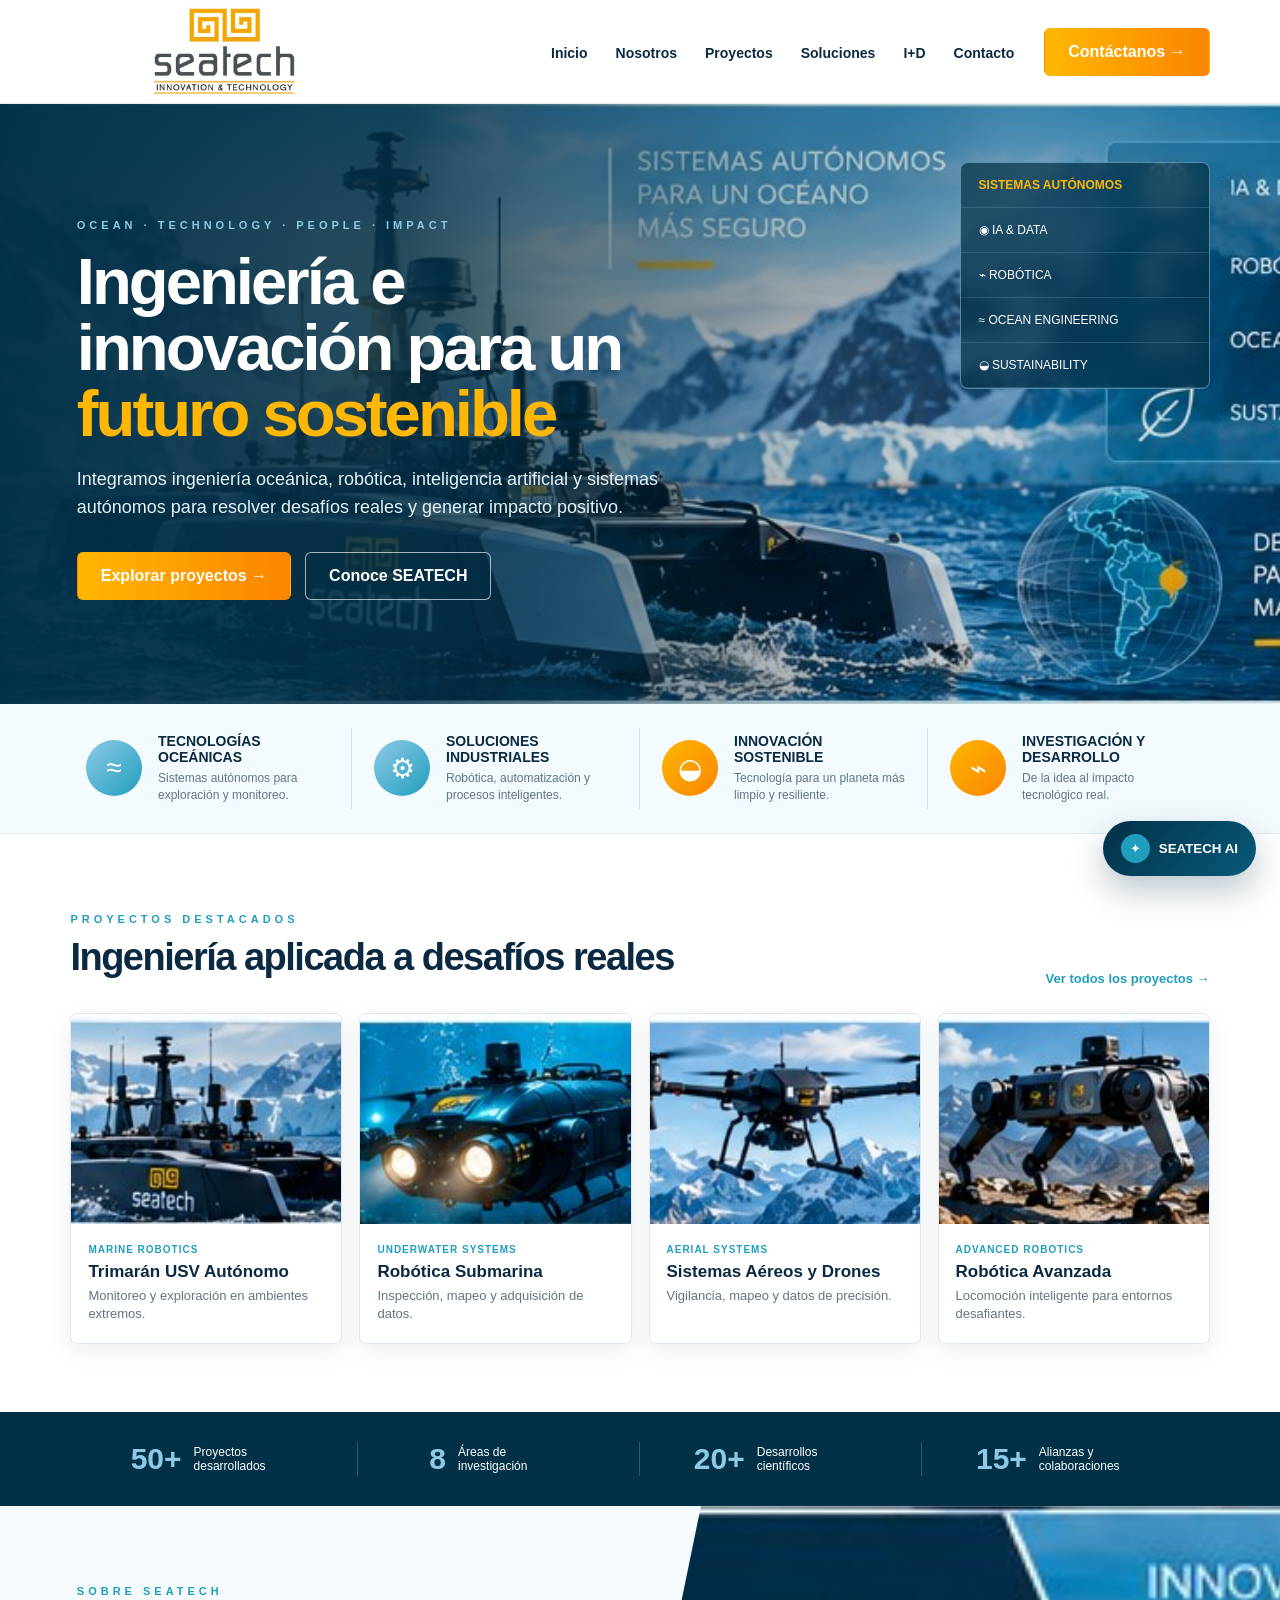
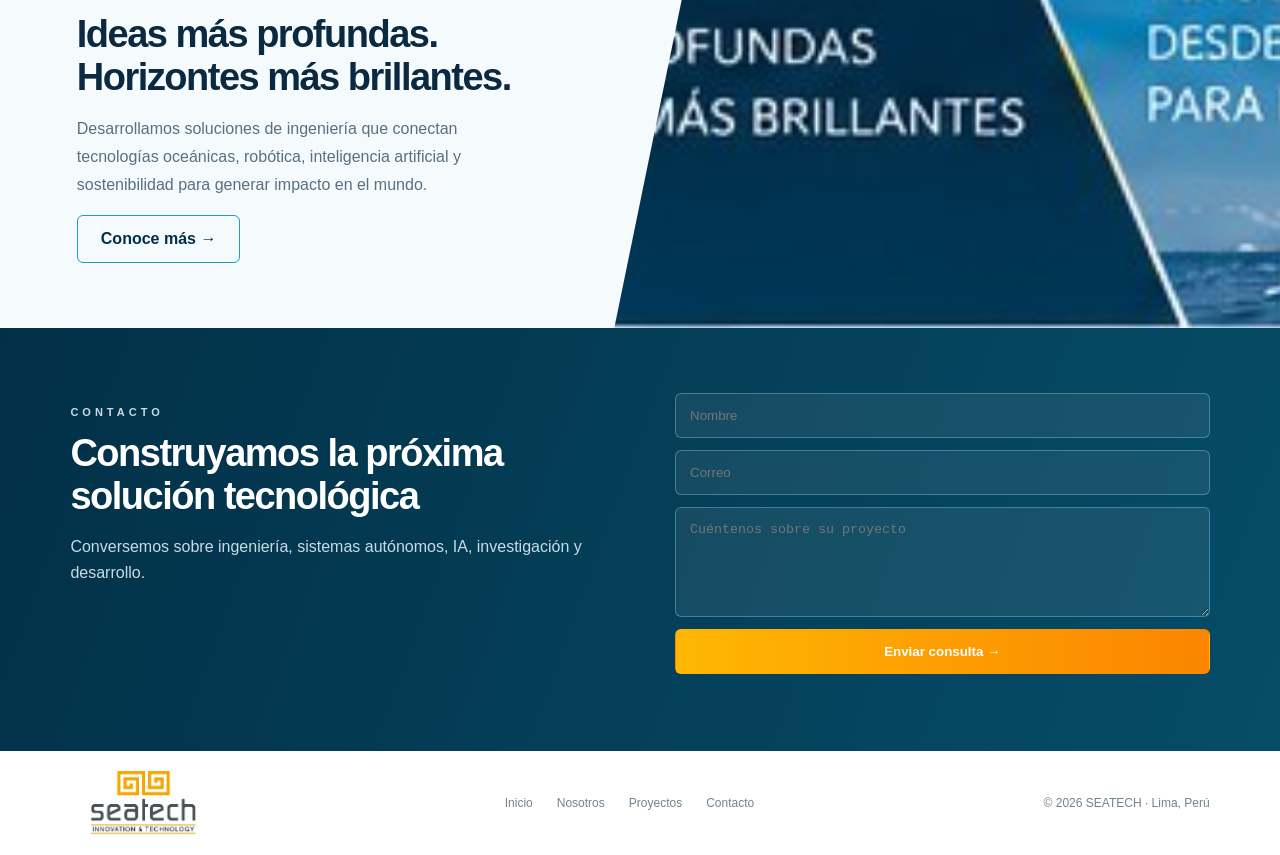
==== index.html @ 77e984a9 "Connect SEATECH AI to ngrok backend" ====
<!doctype html><html lang="es"><head><meta charset="utf-8"><meta name="viewport" content="width=device-width,initial-scale=1,viewport-fit=cover"><meta name="theme-color" content="#023047"><meta name="description" content="SEATECH Innovation & Technology — ingeniería oceánica, robótica, inteligencia artificial y sistemas autónomos."><title>SEATECH | Innovation & Technology</title><link rel="stylesheet" href="styles.css?v=12"></head><body>
<header class="topbar"><a class="brand" href="#inicio"><img src="assets/logo-original.jpg?v=10" alt="SEATECH Innovation & Technology"></a><button class="menu" id="menuBtn" aria-label="Abrir menú">☰</button><nav id="nav"><a href="#inicio">Inicio</a><a href="#nosotros">Nosotros</a><a href="projects.html">Proyectos</a><a href="#soluciones">Soluciones</a><a href="#id">I+D</a><a href="#contacto">Contacto</a></nav><a class="btn primary desktop" href="#contacto">Contáctanos →</a></header>
<main><section class="hero" id="inicio"><div class="hero-content"><p class="eyebrow">OCEAN · TECHNOLOGY · PEOPLE · IMPACT</p><h1>Ingeniería e innovación para un <em>futuro sostenible</em></h1><p class="lead">Integramos ingeniería oceánica, robótica, inteligencia artificial y sistemas autónomos para resolver desafíos reales y generar impacto positivo.</p><div class="actions"><a class="btn primary" href="projects.html">Explorar proyectos →</a><a class="btn glass" href="#nosotros">Conoce SEATECH</a></div></div><aside class="tech-panel"><b>SISTEMAS AUTÓNOMOS</b><span>◉ IA & DATA</span><span>⌁ ROBÓTICA</span><span>≈ OCEAN ENGINEERING</span><span>◒ SUSTAINABILITY</span></aside></section>
<section class="capabilities" id="soluciones"><article><i>≈</i><div><h3>Tecnologías oceánicas</h3><p>Sistemas autónomos para exploración y monitoreo.</p></div></article><article><i>⚙</i><div><h3>Soluciones industriales</h3><p>Robótica, automatización y procesos inteligentes.</p></div></article><article><i>◒</i><div><h3>Innovación sostenible</h3><p>Tecnología para un planeta más limpio y resiliente.</p></div></article><article><i>⌁</i><div><h3>Investigación y desarrollo</h3><p>De la idea al impacto tecnológico real.</p></div></article></section>
<section class="section projects"><div class="section-head"><div><p class="eyebrow blue">PROYECTOS DESTACADOS</p><h2>Ingeniería aplicada a desafíos reales</h2></div><a href="projects.html">Ver todos los proyectos →</a></div><div class="cards">
<article><img src="assets/project-usv.jpg?v=10" alt="Trimarán USV Autónomo"><div><small>MARINE ROBOTICS</small><h3>Trimarán USV Autónomo</h3><p>Monitoreo y exploración en ambientes extremos.</p></div></article>
<article><img src="assets/project-submarine.jpg?v=10" alt="Robótica submarina"><div><small>UNDERWATER SYSTEMS</small><h3>Robótica Submarina</h3><p>Inspección, mapeo y adquisición de datos.</p></div></article>
<article><img src="assets/project-drone.jpg?v=10" alt="Drones inteligentes"><div><small>AERIAL SYSTEMS</small><h3>Sistemas Aéreos y Drones</h3><p>Vigilancia, mapeo y datos de precisión.</p></div></article>
<article><img src="assets/project-robot.jpg?v=10" alt="Robótica avanzada"><div><small>ADVANCED ROBOTICS</small><h3>Robótica Avanzada</h3><p>Locomoción inteligente para entornos desafiantes.</p></div></article></div></section>
<section class="impact" id="id"><div><strong>50+</strong><span>Proyectos desarrollados</span></div><div><strong>8</strong><span>Áreas de investigación</span></div><div><strong>20+</strong><span>Desarrollos científicos</span></div><div><strong>15+</strong><span>Alianzas y colaboraciones</span></div></section>
<section class="about" id="nosotros"><div class="about-copy"><p class="eyebrow blue">SOBRE SEATECH</p><h2>Ideas más profundas.<br>Horizontes más brillantes.</h2><p>Desarrollamos soluciones de ingeniería que conectan tecnologías oceánicas, robótica, inteligencia artificial y sostenibilidad para generar impacto en el mundo.</p><a class="btn outline" href="#contacto">Conoce más →</a></div><div class="about-image"></div></section>
<section class="contact" id="contacto"><div><p class="eyebrow">CONTACTO</p><h2>Construyamos la próxima solución tecnológica</h2><p>Conversemos sobre ingeniería, sistemas autónomos, IA, investigación y desarrollo.</p></div><form id="contactForm"><input required placeholder="Nombre"><input required type="email" placeholder="Correo"><textarea required placeholder="Cuéntenos sobre su proyecto"></textarea><button class="btn primary" type="submit">Enviar consulta →</button><small id="formMsg"></small></form></section></main>
<footer><img src="assets/logo-original.jpg?v=10" alt="SEATECH"><div class="footnav"><a href="#inicio">Inicio</a><a href="#nosotros">Nosotros</a><a href="projects.html">Proyectos</a><a href="#contacto">Contacto</a></div><span>© <span id="year"></span> SEATECH · Lima, Perú</span></footer><button class="ai-launcher" id="aiLauncher" aria-label="Abrir SEATECH AI"><span>✦</span><b>SEATECH AI</b></button>
<aside class="ai-chat" id="aiChat" aria-label="Asistente SEATECH AI">
  <div class="ai-head"><div class="ai-avatar">AI</div><div><b>SEATECH AI</b><small><i></i> En línea</small></div><button id="aiClose" aria-label="Cerrar">×</button></div>
  <div class="ai-messages" id="aiMessages"><div class="ai-msg bot">¡Hola! 👋 Soy el agente AI de SEATECH. Puedo orientarte sobre proyectos, soluciones, investigación y colaboración.</div></div>
  <div class="ai-chips">
    <button data-q="proyectos">Conoce nuestros proyectos</button><button data-q="seatech">¿Qué es SEATECH?</button>
    <button data-q="tecnologias">Tecnologías que desarrollamos</button><button data-q="colaboracion">Oportunidades de colaboración</button>
  </div>
  <form class="ai-form" id="aiForm"><input id="aiInput" autocomplete="off" placeholder="Escribe tu consulta..."><button aria-label="Enviar">➜</button></form>
</aside>
<script>window.SEATECH_AI_API="https://hamlet-underwear-dab.ngrok-free.dev";</script>
<script src="app.js?v=12"></script></body></html>
---- styles.css ----
:root{--light:#8ecae6;--cyan:#219ebc;--navy:#023047;--yellow:#ffb703;--orange:#fb8500;--ink:#0b2940;--soft:#f5fafc}*{box-sizing:border-box}html{scroll-behavior:smooth}body{margin:0;font-family:Inter,Segoe UI,Arial,sans-serif;color:var(--ink);background:#fff}a{text-decoration:none;color:inherit}.topbar{height:92px;display:flex;align-items:center;gap:30px;padding:0 5.5vw;background:#fff;position:sticky;top:0;z-index:50;border-bottom:1px solid #e7eef2}.brand img{display:block;width:190px;height:78px;object-fit:contain}.topbar nav{display:flex;gap:28px;margin-left:auto;font-size:14px;font-weight:700}.topbar nav a{padding:36px 0 31px;border-bottom:3px solid transparent}.topbar nav a:hover{color:var(--cyan);border-color:var(--yellow)}.menu{display:none;border:0;background:transparent;font-size:27px}.btn{display:inline-flex;align-items:center;justify-content:center;border-radius:6px;padding:14px 23px;font-weight:800;border:1px solid transparent;cursor:pointer}.primary{background:linear-gradient(90deg,var(--yellow),var(--orange));color:#fff}.glass{border-color:rgba(255,255,255,.65);background:rgba(2,48,71,.28);color:#fff}.outline{border-color:var(--cyan);color:var(--navy)}.hero{min-height:600px;position:relative;display:flex;align-items:center;padding:65px 6vw;color:#fff;background-image:linear-gradient(90deg,rgba(2,48,71,.98) 0%,rgba(2,48,71,.85) 32%,rgba(2,48,71,.28) 62%,rgba(2,48,71,.08) 100%),url('assets/hero-photo.jpg?v=10');background-size:cover;background-position:center}.hero-content{width:52%;position:relative;z-index:2}.eyebrow{font-size:11px;letter-spacing:4px;font-weight:900;color:var(--light)}.eyebrow.blue{color:var(--cyan)}.hero h1{font-size:clamp(46px,5.1vw,76px);line-height:1.01;letter-spacing:-3px;margin:18px 0}.hero h1 em{font-style:normal;color:var(--yellow)}.lead{font-size:18px;line-height:1.6;max-width:650px;color:#e7f3f8}.actions{display:flex;gap:14px;margin-top:30px}.tech-panel{position:absolute;right:5.5%;top:58px;width:250px;display:grid;background:rgba(2,48,71,.70);border:1px solid rgba(142,202,230,.55);backdrop-filter:blur(10px);border-radius:8px;overflow:hidden}.tech-panel b,.tech-panel span{padding:15px 18px;border-bottom:1px solid rgba(142,202,230,.2);font-size:12px}.tech-panel b{color:var(--yellow)}.capabilities{display:grid;grid-template-columns:repeat(4,1fr);padding:24px 5vw;background:#f4fbfe;border-bottom:1px solid #dcebf2}.capabilities article{display:flex;align-items:center;gap:16px;padding:5px 22px;border-right:1px solid #d2e4ec}.capabilities article:last-child{border:0}.capabilities i{font-style:normal;min-width:56px;height:56px;border-radius:50%;display:grid;place-items:center;background:linear-gradient(135deg,var(--light),var(--cyan));color:#fff;font-size:28px}.capabilities article:nth-child(n+3) i{background:linear-gradient(135deg,var(--yellow),var(--orange))}.capabilities h3{font-size:14px;text-transform:uppercase;margin:0 0 5px}.capabilities p{font-size:12px;line-height:1.4;margin:0;color:#607585}.section{padding:68px 5.5vw}.section-head{display:flex;align-items:end;justify-content:space-between}.section-head h2,.about h2,.contact h2{font-size:38px;letter-spacing:-1.5px;margin:7px 0}.section-head>a{color:var(--cyan);font-weight:800;font-size:13px}.cards{display:grid;grid-template-columns:repeat(4,1fr);gap:17px;margin-top:27px}.cards article{border:1px solid #e0e9ed;border-radius:7px;overflow:hidden;background:#fff;box-shadow:0 8px 24px rgba(2,48,71,.08);transition:.25s}.cards article:hover{transform:translateY(-5px);box-shadow:0 16px 30px rgba(2,48,71,.14)}.cards img{width:100%;height:180px;object-fit:cover;display:block}.cards article>div{padding:15px 17px 19px}.cards small{font-size:10px;letter-spacing:1px;color:var(--cyan);font-weight:900}.cards h3{font-size:17px;margin:5px 0}.cards p{font-size:13px;line-height:1.45;color:#627583;margin:0}.impact{background:var(--navy);color:#fff;display:grid;grid-template-columns:repeat(4,1fr);padding:30px 6vw}.impact div{display:flex;align-items:center;gap:12px;justify-content:center;border-right:1px solid rgba(142,202,230,.28)}.impact div:last-child{border:0}.impact strong{font-size:30px;color:var(--light)}.impact span{font-size:12px;max-width:110px}.about{min-height:380px;display:grid;grid-template-columns:48% 52%;background:var(--soft)}.about-copy{padding:65px 6vw}.about-copy p{line-height:1.75;color:#587080}.about-image{background:url('assets/about-ocean.jpg?v=10') center/cover no-repeat;clip-path:polygon(13% 0,100% 0,100% 100%,0 100%)}.contact{padding:65px 5.5vw;background:linear-gradient(110deg,var(--navy),#064d68);color:#fff;display:flex;gap:70px}.contact>div,.contact form{width:50%}.contact p{color:#c9dce5;line-height:1.6}.contact form{display:grid;gap:12px}.contact input,.contact textarea{border:1px solid rgba(142,202,230,.4);background:rgba(255,255,255,.07);padding:14px;border-radius:6px;color:#fff}.contact textarea{min-height:110px}footer{display:flex;align-items:center;justify-content:space-between;gap:25px;padding:18px 5.5vw;color:#71838d;font-size:12px}footer img{width:145px;height:68px;object-fit:contain}.footnav{display:flex;gap:24px}.footnav a:hover{color:var(--cyan)}@media(max-width:1050px){.desktop{display:none}.menu{display:block;margin-left:auto}.topbar nav{display:none;position:absolute;top:92px;left:0;right:0;background:#fff;padding:20px 5vw;flex-direction:column;box-shadow:0 12px 20px rgba(2,48,71,.1)}.topbar nav.open{display:flex}.topbar nav a{padding:7px}.hero-content{width:66%}.tech-panel{right:3%;width:220px}.capabilities,.cards{grid-template-columns:repeat(2,1fr)}}@media(max-width:700px){.topbar{height:78px;padding:0 18px}.brand img{width:145px;height:64px}.topbar nav{top:78px}.hero{min-height:690px;padding:42px 22px 35px;align-items:flex-end;background-image:linear-gradient(180deg,rgba(2,48,71,.05) 0%,rgba(2,48,71,.25) 32%,rgba(2,48,71,.92) 67%,#023047 100%),url('assets/hero-photo.jpg?v=10');background-position:57% center}.hero-content{width:100%;padding-top:250px}.hero h1{font-size:clamp(39px,12vw,56px);letter-spacing:-2px}.lead{font-size:16px}.tech-panel{display:none}.actions{flex-direction:column}.actions .btn{width:100%}.capabilities,.cards,.impact{grid-template-columns:1fr}.capabilities{padding:8px 18px}.capabilities article,.impact div{border-right:0;border-bottom:1px solid #d6e5ec;padding:18px}.section{padding:50px 20px}.section-head{align-items:flex-start;gap:18px;flex-direction:column}.cards{gap:20px}.cards img{height:215px}.about{grid-template-columns:1fr}.about-copy{padding:52px 22px}.about-image{height:270px;clip-path:none}.contact{padding:52px 22px;flex-direction:column;gap:30px}.contact>div,.contact form{width:100%}.section-head h2,.about h2,.contact h2{font-size:32px}footer{padding:18px 20px;flex-direction:column}.footnav{flex-wrap:wrap;justify-content:center}}
/* v11 — logo scale + SEATECH AI */
.brand img{width:235px;height:84px}.ai-launcher{position:fixed;right:24px;bottom:24px;z-index:80;border:0;border-radius:999px;background:linear-gradient(135deg,#023047,#075b7a);color:#fff;padding:13px 18px;box-shadow:0 14px 35px rgba(2,48,71,.28);display:flex;gap:9px;align-items:center;cursor:pointer}.ai-launcher span{width:29px;height:29px;border-radius:50%;display:grid;place-items:center;background:#219ebc}.ai-chat{position:fixed;right:24px;bottom:24px;z-index:90;width:min(350px,calc(100vw - 32px));max-height:min(650px,calc(100vh - 48px));background:#023047;color:#fff;border:1px solid rgba(142,202,230,.45);border-radius:16px;box-shadow:0 24px 60px rgba(2,48,71,.35);overflow:hidden;display:none;flex-direction:column}.ai-chat.open{display:flex}.ai-head{display:flex;align-items:center;gap:11px;padding:15px;background:linear-gradient(135deg,#023047,#075b7a);border-bottom:1px solid rgba(142,202,230,.22)}.ai-avatar{width:42px;height:42px;border-radius:50%;display:grid;place-items:center;background:#219ebc;border:2px solid #8ecae6;font-weight:900}.ai-head>div:nth-child(2){display:grid}.ai-head small{margin-top:3px;color:#cdebf5}.ai-head small i{display:inline-block;width:7px;height:7px;border-radius:50%;background:#33d17a}.ai-head>button{margin-left:auto;border:0;background:none;color:#fff;font-size:26px;cursor:pointer}.ai-messages{padding:15px;overflow:auto;display:grid;gap:10px;background:#f4fafc;min-height:145px}.ai-msg{max-width:88%;padding:11px 13px;border-radius:12px;font-size:13px;line-height:1.45}.ai-msg.bot{background:#fff;color:#12364b;border:1px solid #dcebf2}.ai-msg.user{background:#219ebc;color:#fff;margin-left:auto}.ai-chips{padding:0 15px 12px;background:#f4fafc;display:grid;gap:7px}.ai-chips button{border:1px solid #8ecae6;background:#fff;color:#023047;border-radius:999px;padding:9px 12px;text-align:left;cursor:pointer}.ai-chips button:hover{background:#e8f6fb}.ai-form{display:flex;gap:8px;padding:12px;background:#fff;border-top:1px solid #dcebf2}.ai-form input{flex:1;min-width:0;border:1px solid #cbdde5;border-radius:10px;padding:11px;color:#023047}.ai-form button{width:42px;border:0;border-radius:10px;background:#219ebc;color:#fff;font-size:18px;cursor:pointer}@media(max-width:700px){.brand img{width:178px;height:68px}.ai-launcher{right:14px;bottom:14px}.ai-chat{right:8px;bottom:8px;width:calc(100vw - 16px);max-height:calc(100dvh - 16px);border-radius:14px}.ai-messages{min-height:130px}.ai-chips{grid-template-columns:1fr 1fr}.ai-chips button{font-size:11px}.topbar{padding-left:12px;padding-right:12px}}
/* v12 — 40% corporate logo increase, higher fidelity image rendering */
.brand img{width:329px;height:92px;max-width:24vw;object-fit:contain;image-rendering:auto}.topbar{min-height:104px}.hero,.about-image{image-rendering:auto}.hero{background-position:center center}.cards img{height:210px;image-rendering:auto}
.ai-head small.remote-state{display:block}.ai-head small.remote-state.offline{color:#ffcf66}
@media(max-width:1050px){.brand img{width:260px;max-width:34vw}.topbar{min-height:96px}}
@media(max-width:700px){.brand img{width:205px;height:72px;max-width:58vw}.topbar{min-height:84px}.cards img{height:225px}}
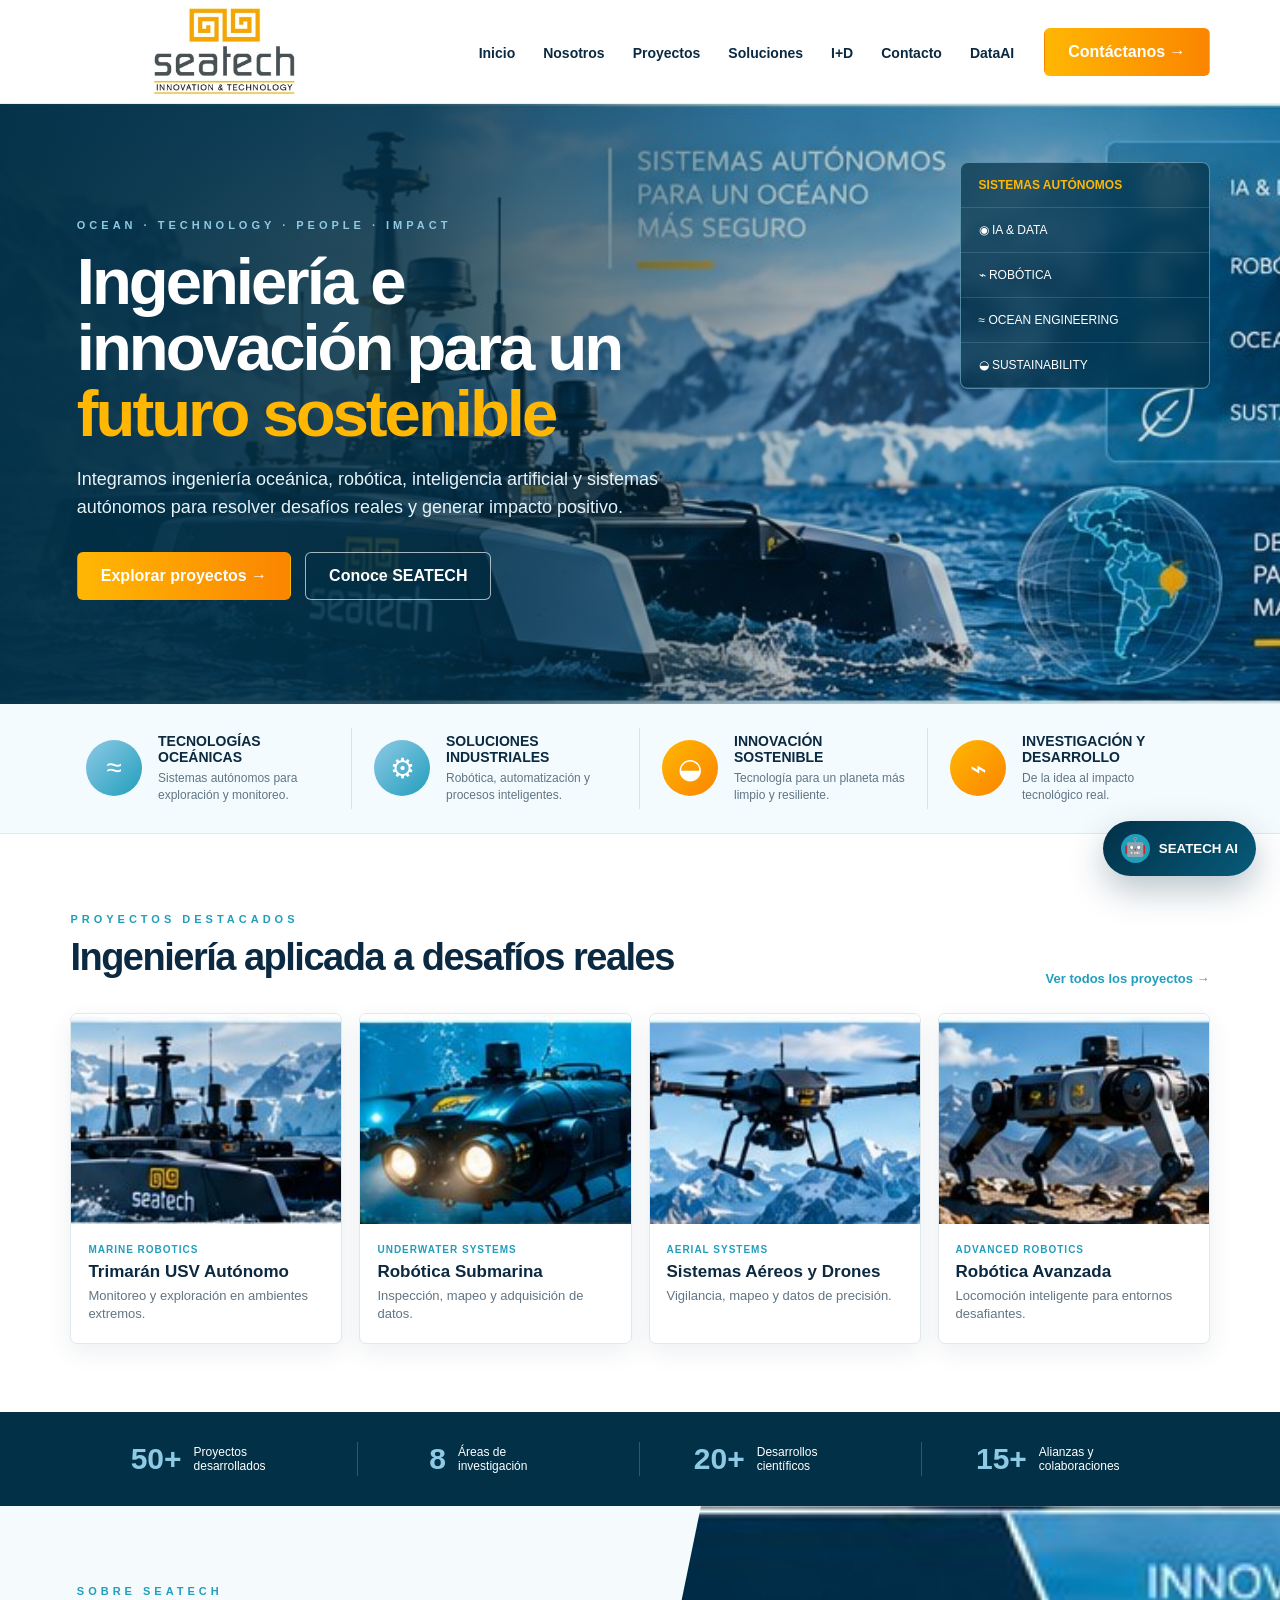
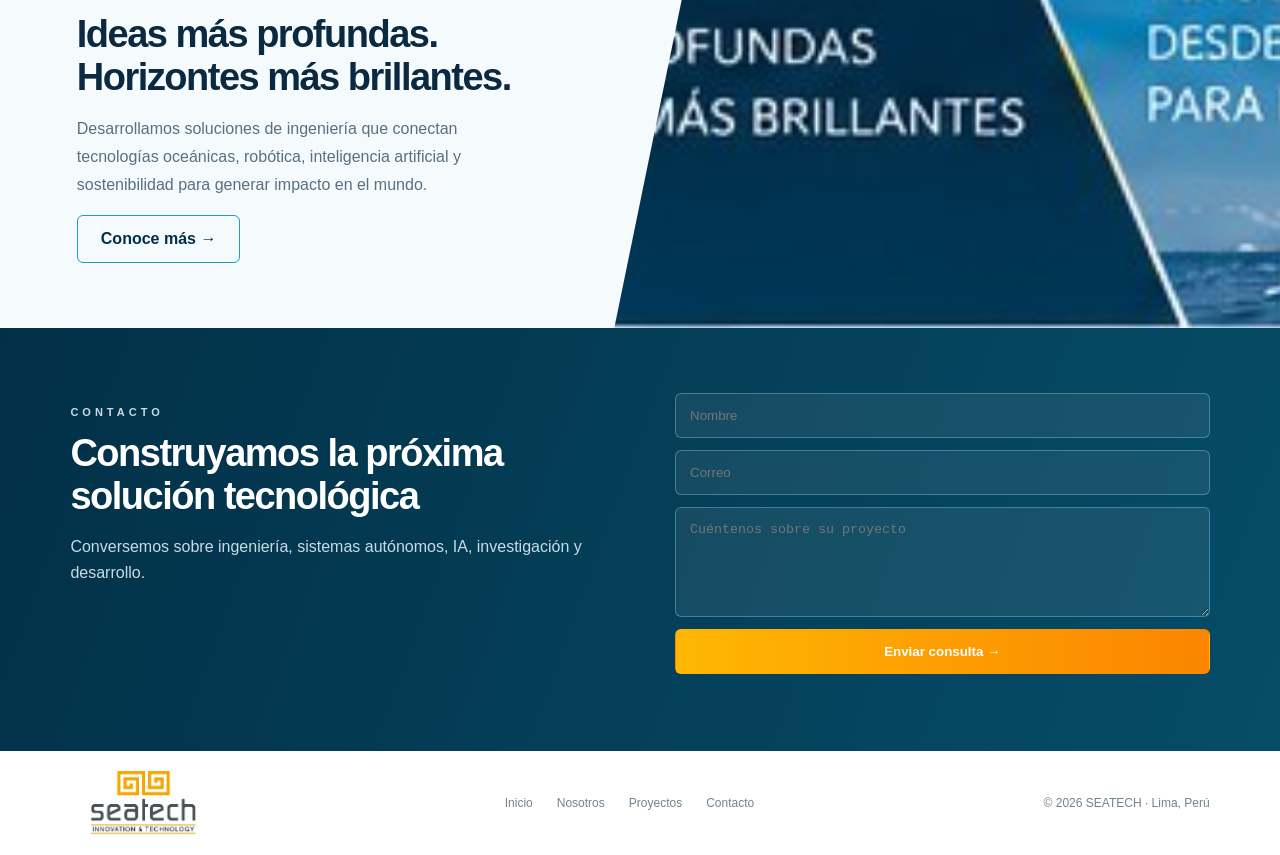
==== commit 4b645d9e: "Add DataAI subdomain link to main navigation" ====
--- a/index.html
+++ b/index.html
@@ -1,5 +1,5 @@
-<!doctype html><html lang="es"><head><meta charset="utf-8"><meta name="viewport" content="width=device-width,initial-scale=1,viewport-fit=cover"><meta name="theme-color" content="#023047"><meta name="description" content="SEATECH Innovation & Technology — ingeniería oceánica, robótica, inteligencia artificial y sistemas autónomos."><title>SEATECH | Innovation & Technology</title><link rel="stylesheet" href="styles.css?v=12"></head><body>
-<header class="topbar"><a class="brand" href="#inicio"><img src="assets/logo-original.jpg?v=10" alt="SEATECH Innovation & Technology"></a><button class="menu" id="menuBtn" aria-label="Abrir menú">☰</button><nav id="nav"><a href="#inicio">Inicio</a><a href="#nosotros">Nosotros</a><a href="projects.html">Proyectos</a><a href="#soluciones">Soluciones</a><a href="#id">I+D</a><a href="#contacto">Contacto</a></nav><a class="btn primary desktop" href="#contacto">Contáctanos →</a></header>
+<!doctype html><html lang="es"><head><meta charset="utf-8"><meta name="viewport" content="width=device-width,initial-scale=1,viewport-fit=cover"><meta name="theme-color" content="#023047"><meta name="description" content="SEATECH Innovation & Technology — ingeniería oceánica, robótica, inteligencia artificial y sistemas autónomos."><title>SEATECH | Innovation & Technology</title><link rel="stylesheet" href="styles.css?v=13"></head><body>
+<header class="topbar"><a class="brand" href="#inicio"><img src="assets/logo-original.jpg?v=10" alt="SEATECH Innovation & Technology"></a><button class="menu" id="menuBtn" aria-label="Abrir menú">☰</button><nav id="nav"><a href="#inicio">Inicio</a><a href="#nosotros">Nosotros</a><a href="projects.html">Proyectos</a><a href="#soluciones">Soluciones</a><a href="#id">I+D</a><a href="#contacto">Contacto</a><a class="dataai-nav" href="https://data.3seatech.com/portal" target="_blank" rel="noopener">DataAI</a></nav><a class="btn primary desktop" href="#contacto">Contáctanos →</a></header>
 <main><section class="hero" id="inicio"><div class="hero-content"><p class="eyebrow">OCEAN · TECHNOLOGY · PEOPLE · IMPACT</p><h1>Ingeniería e innovación para un <em>futuro sostenible</em></h1><p class="lead">Integramos ingeniería oceánica, robótica, inteligencia artificial y sistemas autónomos para resolver desafíos reales y generar impacto positivo.</p><div class="actions"><a class="btn primary" href="projects.html">Explorar proyectos →</a><a class="btn glass" href="#nosotros">Conoce SEATECH</a></div></div><aside class="tech-panel"><b>SISTEMAS AUTÓNOMOS</b><span>◉ IA & DATA</span><span>⌁ ROBÓTICA</span><span>≈ OCEAN ENGINEERING</span><span>◒ SUSTAINABILITY</span></aside></section>
 <section class="capabilities" id="soluciones"><article><i>≈</i><div><h3>Tecnologías oceánicas</h3><p>Sistemas autónomos para exploración y monitoreo.</p></div></article><article><i>⚙</i><div><h3>Soluciones industriales</h3><p>Robótica, automatización y procesos inteligentes.</p></div></article><article><i>◒</i><div><h3>Innovación sostenible</h3><p>Tecnología para un planeta más limpio y resiliente.</p></div></article><article><i>⌁</i><div><h3>Investigación y desarrollo</h3><p>De la idea al impacto tecnológico real.</p></div></article></section>
 <section class="section projects"><div class="section-head"><div><p class="eyebrow blue">PROYECTOS DESTACADOS</p><h2>Ingeniería aplicada a desafíos reales</h2></div><a href="projects.html">Ver todos los proyectos →</a></div><div class="cards">
@@ -12,7 +12,7 @@
 <section class="contact" id="contacto"><div><p class="eyebrow">CONTACTO</p><h2>Construyamos la próxima solución tecnológica</h2><p>Conversemos sobre ingeniería, sistemas autónomos, IA, investigación y desarrollo.</p></div><form id="contactForm"><input required placeholder="Nombre"><input required type="email" placeholder="Correo"><textarea required placeholder="Cuéntenos sobre su proyecto"></textarea><button class="btn primary" type="submit">Enviar consulta →</button><small id="formMsg"></small></form></section></main>
 <footer><img src="assets/logo-original.jpg?v=10" alt="SEATECH"><div class="footnav"><a href="#inicio">Inicio</a><a href="#nosotros">Nosotros</a><a href="projects.html">Proyectos</a><a href="#contacto">Contacto</a></div><span>© <span id="year"></span> SEATECH · Lima, Perú</span></footer><button class="ai-launcher" id="aiLauncher" aria-label="Abrir SEATECH AI"><span>✦</span><b>SEATECH AI</b></button>
 <aside class="ai-chat" id="aiChat" aria-label="Asistente SEATECH AI">
-  <div class="ai-head"><div class="ai-avatar">AI</div><div><b>SEATECH AI</b><small><i></i> En línea</small></div><button id="aiClose" aria-label="Cerrar">×</button></div>
+  <div class="ai-head"><div class="ai-avatar" aria-hidden="true"><span class="robot-head"><i></i><i></i></span></div><div><b>SEATECH AI</b><small><i></i> En línea</small></div><button id="aiClose" aria-label="Cerrar">×</button></div>
   <div class="ai-messages" id="aiMessages"><div class="ai-msg bot">¡Hola! 👋 Soy el agente AI de SEATECH. Puedo orientarte sobre proyectos, soluciones, investigación y colaboración.</div></div>
   <div class="ai-chips">
     <button data-q="proyectos">Conoce nuestros proyectos</button><button data-q="seatech">¿Qué es SEATECH?</button>
--- a/styles.css
+++ b/styles.css
@@ -5,4 +5,11 @@
 .brand img{width:329px;height:92px;max-width:24vw;object-fit:contain;image-rendering:auto}.topbar{min-height:104px}.hero,.about-image{image-rendering:auto}.hero{background-position:center center}.cards img{height:210px;image-rendering:auto}
 .ai-head small.remote-state{display:block}.ai-head small.remote-state.offline{color:#ffcf66}
 @media(max-width:1050px){.brand img{width:260px;max-width:34vw}.topbar{min-height:96px}}
-@media(max-width:700px){.brand img{width:205px;height:72px;max-width:58vw}.topbar{min-height:84px}.cards img{height:225px}}+@media(max-width:700px){.brand img{width:205px;height:72px;max-width:58vw}.topbar{min-height:84px}.cards img{height:225px}}
+/* v13 — SEATECH AI robot identity */
+.ai-avatar{position:relative;overflow:visible;background:linear-gradient(145deg,#8ecae6,#219ebc);box-shadow:0 0 0 3px rgba(255,255,255,.12)}
+.robot-head{width:27px;height:21px;border:2px solid #fff;border-radius:8px;display:flex;align-items:center;justify-content:center;gap:5px;position:relative;background:#023047}
+.robot-head:before{content:"";position:absolute;top:-7px;left:50%;width:2px;height:6px;background:#fff;transform:translateX(-50%)}
+.robot-head:after{content:"";position:absolute;top:-10px;left:50%;width:5px;height:5px;border-radius:50%;background:#ffb703;transform:translateX(-50%)}
+.robot-head i{width:5px;height:5px;border-radius:50%;background:#8ecae6;box-shadow:0 0 5px #8ecae6}
+.ai-launcher span:first-child{font-size:0}.ai-launcher span:first-child:before{content:"🤖";font-size:18px}
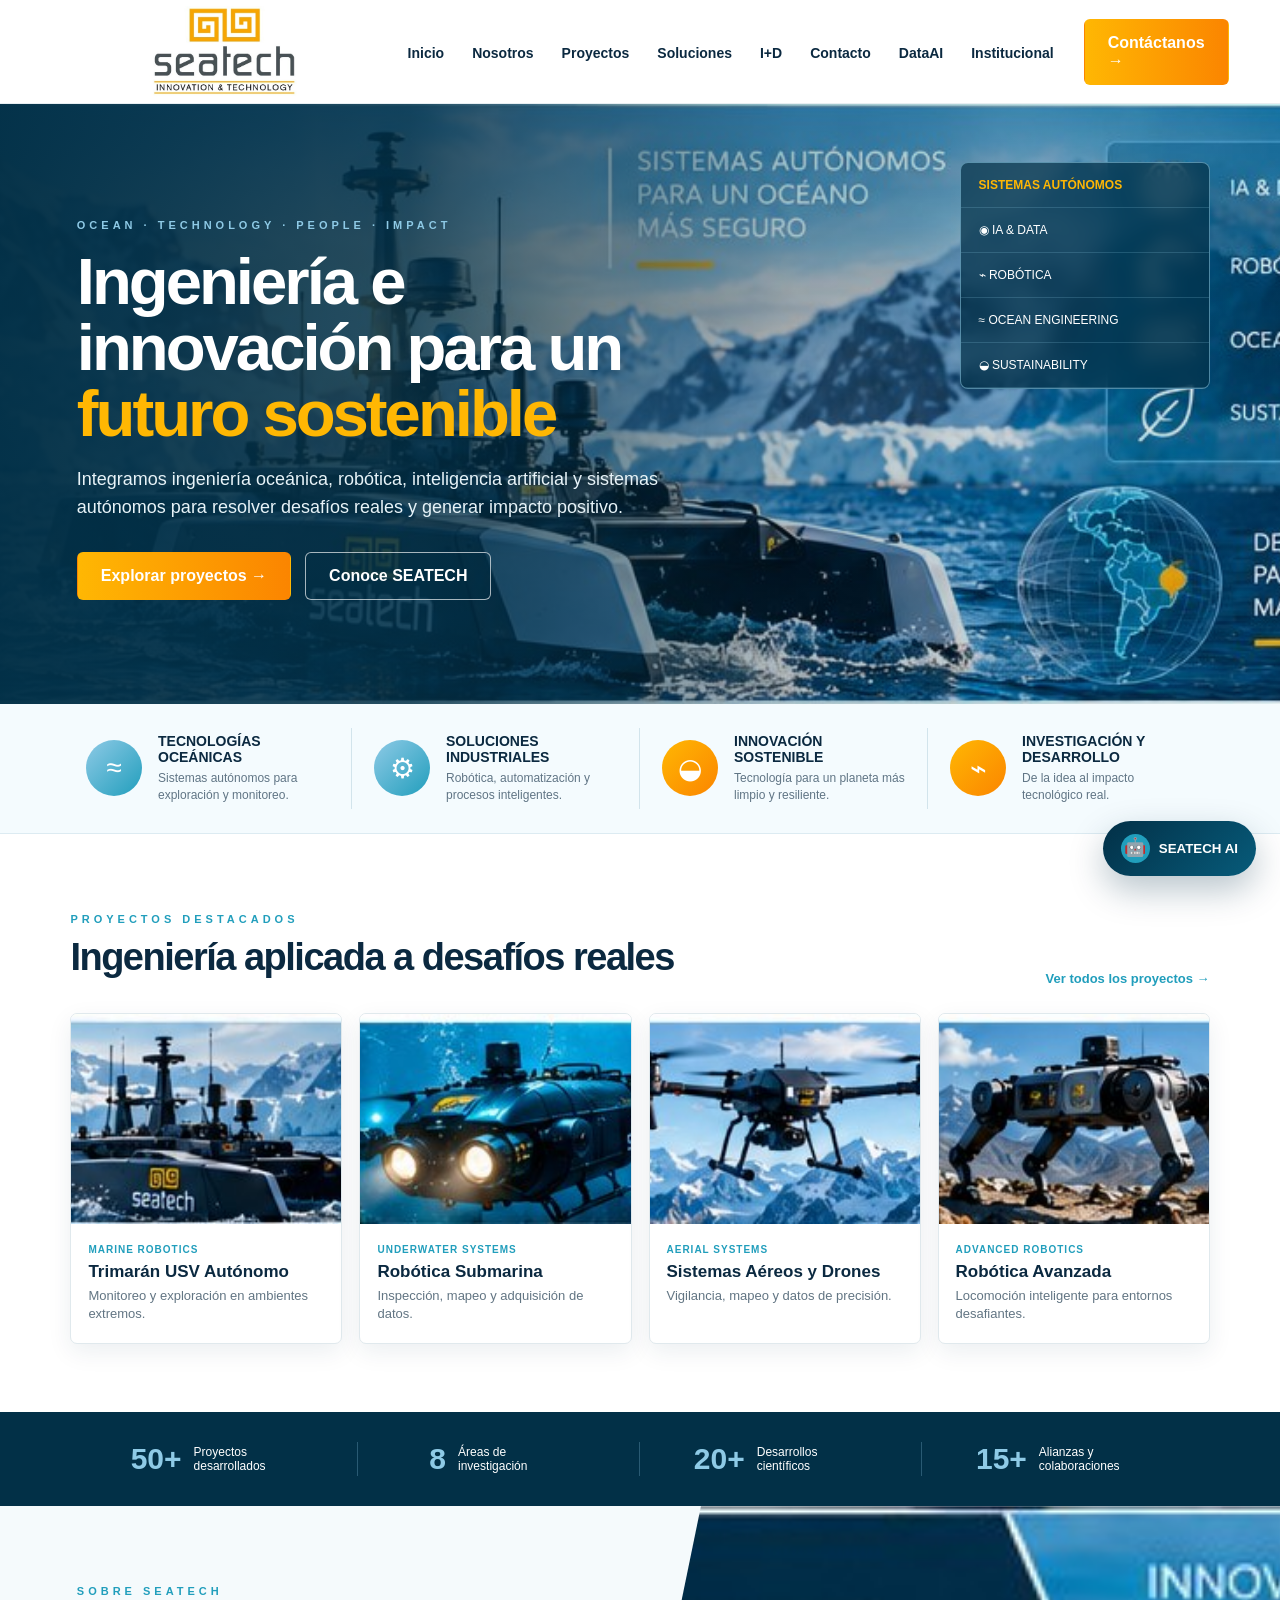
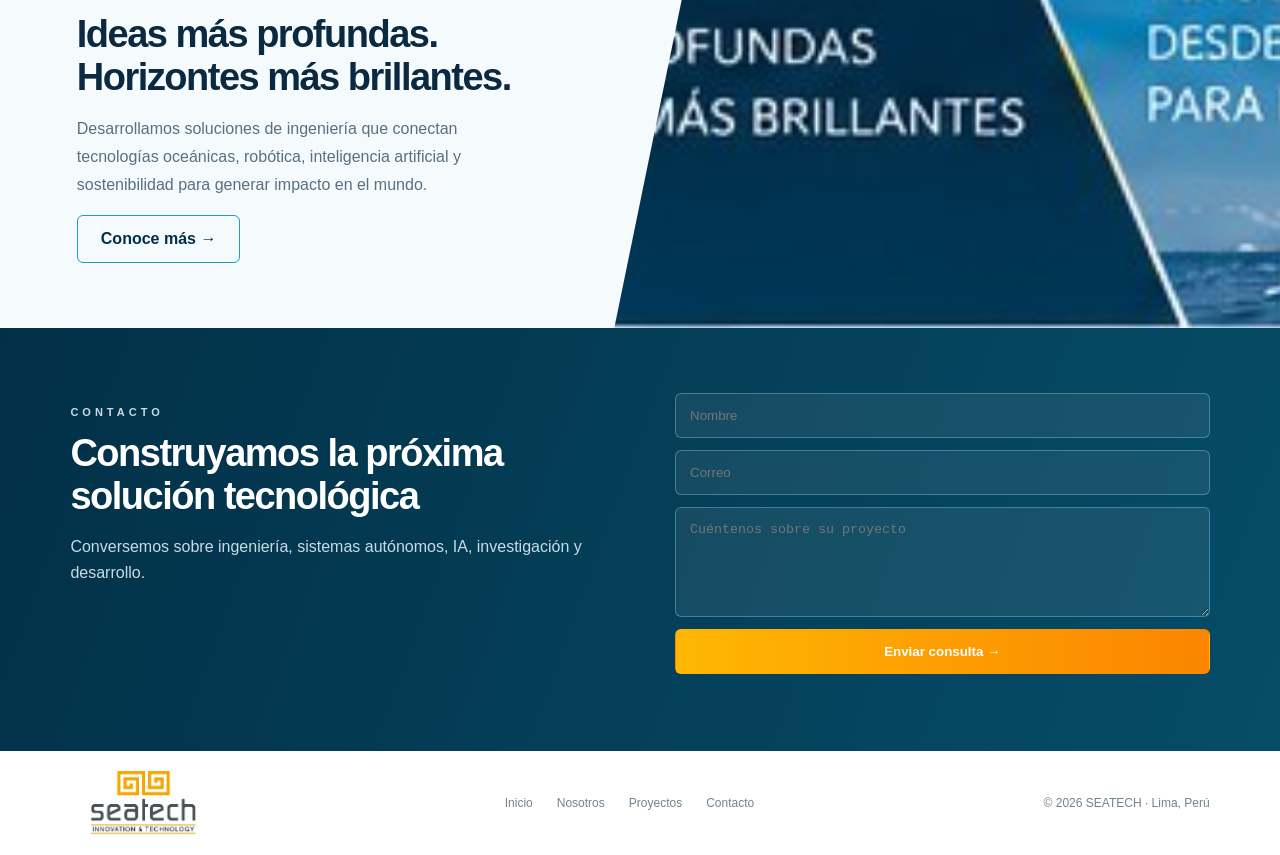
==== commit 205a1ace: "Add Institucional portal navigation" ====
--- a/index.html
+++ b/index.html
@@ -1,5 +1,5 @@
 <!doctype html><html lang="es"><head><meta charset="utf-8"><meta name="viewport" content="width=device-width,initial-scale=1,viewport-fit=cover"><meta name="theme-color" content="#023047"><meta name="description" content="SEATECH Innovation & Technology — ingeniería oceánica, robótica, inteligencia artificial y sistemas autónomos."><title>SEATECH | Innovation & Technology</title><link rel="stylesheet" href="styles.css?v=13"></head><body>
-<header class="topbar"><a class="brand" href="#inicio"><img src="assets/logo-original.jpg?v=10" alt="SEATECH Innovation & Technology"></a><button class="menu" id="menuBtn" aria-label="Abrir menú">☰</button><nav id="nav"><a href="#inicio">Inicio</a><a href="#nosotros">Nosotros</a><a href="projects.html">Proyectos</a><a href="#soluciones">Soluciones</a><a href="#id">I+D</a><a href="#contacto">Contacto</a><a class="dataai-nav" href="https://data.3seatech.com/portal" target="_blank" rel="noopener">DataAI</a></nav><a class="btn primary desktop" href="#contacto">Contáctanos →</a></header>
+<header class="topbar"><a class="brand" href="#inicio"><img src="assets/logo-original.jpg?v=10" alt="SEATECH Innovation & Technology"></a><button class="menu" id="menuBtn" aria-label="Abrir menú">☰</button><nav id="nav"><a href="#inicio">Inicio</a><a href="#nosotros">Nosotros</a><a href="projects.html">Proyectos</a><a href="#soluciones">Soluciones</a><a href="#id">I+D</a><a href="#contacto">Contacto</a><a class="dataai-nav" href="https://data.3seatech.com/" target="_blank" rel="noopener">DataAI</a><a class="dataai-nav" href="https://institucional.3seatech.com/" target="_blank" rel="noopener">Institucional</a></nav><a class="btn primary desktop" href="#contacto">Contáctanos →</a></header>
 <main><section class="hero" id="inicio"><div class="hero-content"><p class="eyebrow">OCEAN · TECHNOLOGY · PEOPLE · IMPACT</p><h1>Ingeniería e innovación para un <em>futuro sostenible</em></h1><p class="lead">Integramos ingeniería oceánica, robótica, inteligencia artificial y sistemas autónomos para resolver desafíos reales y generar impacto positivo.</p><div class="actions"><a class="btn primary" href="projects.html">Explorar proyectos →</a><a class="btn glass" href="#nosotros">Conoce SEATECH</a></div></div><aside class="tech-panel"><b>SISTEMAS AUTÓNOMOS</b><span>◉ IA & DATA</span><span>⌁ ROBÓTICA</span><span>≈ OCEAN ENGINEERING</span><span>◒ SUSTAINABILITY</span></aside></section>
 <section class="capabilities" id="soluciones"><article><i>≈</i><div><h3>Tecnologías oceánicas</h3><p>Sistemas autónomos para exploración y monitoreo.</p></div></article><article><i>⚙</i><div><h3>Soluciones industriales</h3><p>Robótica, automatización y procesos inteligentes.</p></div></article><article><i>◒</i><div><h3>Innovación sostenible</h3><p>Tecnología para un planeta más limpio y resiliente.</p></div></article><article><i>⌁</i><div><h3>Investigación y desarrollo</h3><p>De la idea al impacto tecnológico real.</p></div></article></section>
 <section class="section projects"><div class="section-head"><div><p class="eyebrow blue">PROYECTOS DESTACADOS</p><h2>Ingeniería aplicada a desafíos reales</h2></div><a href="projects.html">Ver todos los proyectos →</a></div><div class="cards">
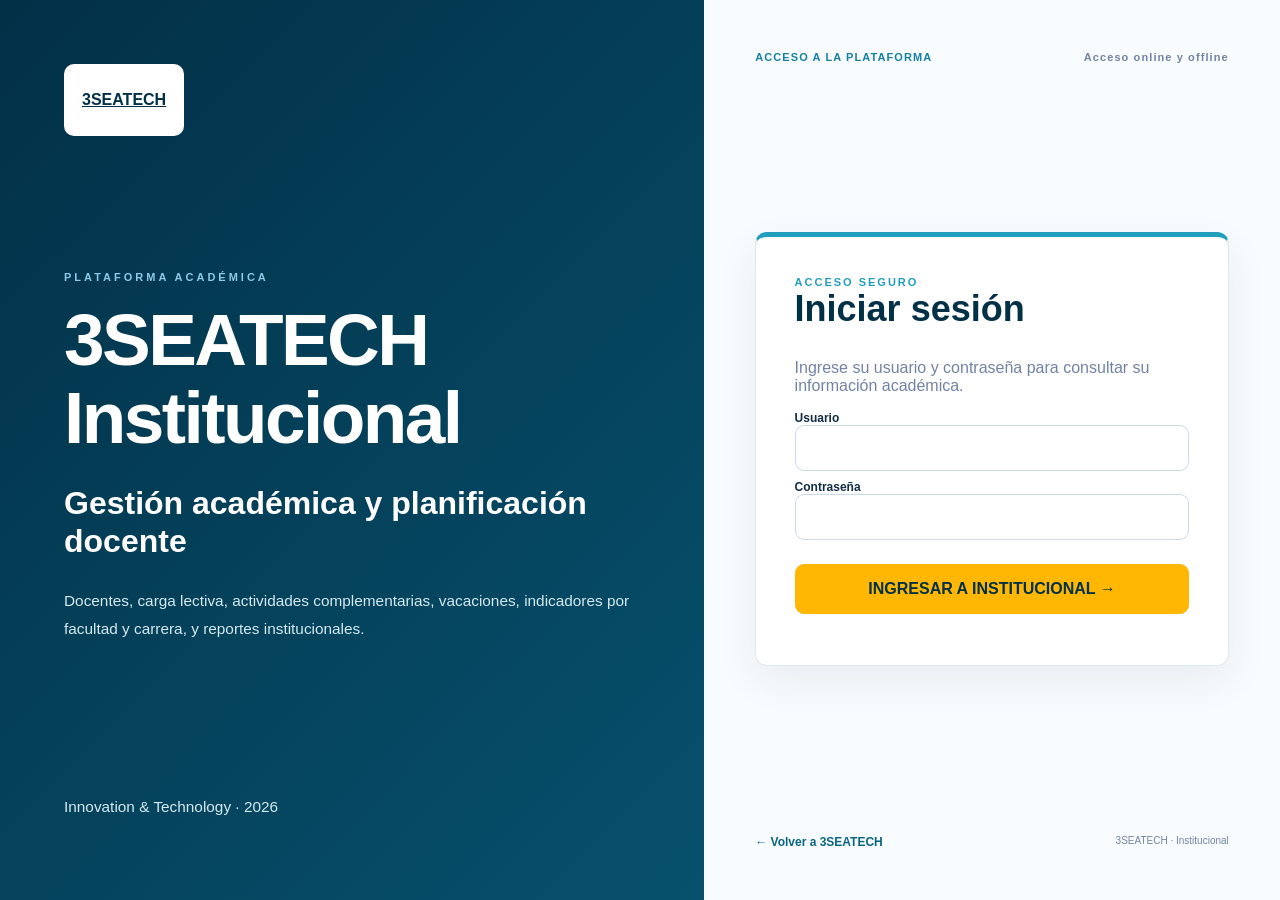
==== commit ae32d63b: "Add files via upload" ====
--- a/index.html
+++ b/index.html
@@ -1,24 +1,97 @@
-<!doctype html><html lang="es"><head><meta charset="utf-8"><meta name="viewport" content="width=device-width,initial-scale=1,viewport-fit=cover"><meta name="theme-color" content="#023047"><meta name="description" content="SEATECH Innovation & Technology — ingeniería oceánica, robótica, inteligencia artificial y sistemas autónomos."><title>SEATECH | Innovation & Technology</title><link rel="stylesheet" href="styles.css?v=13"></head><body>
-<header class="topbar"><a class="brand" href="#inicio"><img src="assets/logo-original.jpg?v=10" alt="SEATECH Innovation & Technology"></a><button class="menu" id="menuBtn" aria-label="Abrir menú">☰</button><nav id="nav"><a href="#inicio">Inicio</a><a href="#nosotros">Nosotros</a><a href="projects.html">Proyectos</a><a href="#soluciones">Soluciones</a><a href="#id">I+D</a><a href="#contacto">Contacto</a><a class="dataai-nav" href="https://data.3seatech.com/" target="_blank" rel="noopener">DataAI</a><a class="dataai-nav" href="https://institucional.3seatech.com/" target="_blank" rel="noopener">Institucional</a></nav><a class="btn primary desktop" href="#contacto">Contáctanos →</a></header>
-<main><section class="hero" id="inicio"><div class="hero-content"><p class="eyebrow">OCEAN · TECHNOLOGY · PEOPLE · IMPACT</p><h1>Ingeniería e innovación para un <em>futuro sostenible</em></h1><p class="lead">Integramos ingeniería oceánica, robótica, inteligencia artificial y sistemas autónomos para resolver desafíos reales y generar impacto positivo.</p><div class="actions"><a class="btn primary" href="projects.html">Explorar proyectos →</a><a class="btn glass" href="#nosotros">Conoce SEATECH</a></div></div><aside class="tech-panel"><b>SISTEMAS AUTÓNOMOS</b><span>◉ IA & DATA</span><span>⌁ ROBÓTICA</span><span>≈ OCEAN ENGINEERING</span><span>◒ SUSTAINABILITY</span></aside></section>
-<section class="capabilities" id="soluciones"><article><i>≈</i><div><h3>Tecnologías oceánicas</h3><p>Sistemas autónomos para exploración y monitoreo.</p></div></article><article><i>⚙</i><div><h3>Soluciones industriales</h3><p>Robótica, automatización y procesos inteligentes.</p></div></article><article><i>◒</i><div><h3>Innovación sostenible</h3><p>Tecnología para un planeta más limpio y resiliente.</p></div></article><article><i>⌁</i><div><h3>Investigación y desarrollo</h3><p>De la idea al impacto tecnológico real.</p></div></article></section>
-<section class="section projects"><div class="section-head"><div><p class="eyebrow blue">PROYECTOS DESTACADOS</p><h2>Ingeniería aplicada a desafíos reales</h2></div><a href="projects.html">Ver todos los proyectos →</a></div><div class="cards">
-<article><img src="assets/project-usv.jpg?v=10" alt="Trimarán USV Autónomo"><div><small>MARINE ROBOTICS</small><h3>Trimarán USV Autónomo</h3><p>Monitoreo y exploración en ambientes extremos.</p></div></article>
-<article><img src="assets/project-submarine.jpg?v=10" alt="Robótica submarina"><div><small>UNDERWATER SYSTEMS</small><h3>Robótica Submarina</h3><p>Inspección, mapeo y adquisición de datos.</p></div></article>
-<article><img src="assets/project-drone.jpg?v=10" alt="Drones inteligentes"><div><small>AERIAL SYSTEMS</small><h3>Sistemas Aéreos y Drones</h3><p>Vigilancia, mapeo y datos de precisión.</p></div></article>
-<article><img src="assets/project-robot.jpg?v=10" alt="Robótica avanzada"><div><small>ADVANCED ROBOTICS</small><h3>Robótica Avanzada</h3><p>Locomoción inteligente para entornos desafiantes.</p></div></article></div></section>
-<section class="impact" id="id"><div><strong>50+</strong><span>Proyectos desarrollados</span></div><div><strong>8</strong><span>Áreas de investigación</span></div><div><strong>20+</strong><span>Desarrollos científicos</span></div><div><strong>15+</strong><span>Alianzas y colaboraciones</span></div></section>
-<section class="about" id="nosotros"><div class="about-copy"><p class="eyebrow blue">SOBRE SEATECH</p><h2>Ideas más profundas.<br>Horizontes más brillantes.</h2><p>Desarrollamos soluciones de ingeniería que conectan tecnologías oceánicas, robótica, inteligencia artificial y sostenibilidad para generar impacto en el mundo.</p><a class="btn outline" href="#contacto">Conoce más →</a></div><div class="about-image"></div></section>
-<section class="contact" id="contacto"><div><p class="eyebrow">CONTACTO</p><h2>Construyamos la próxima solución tecnológica</h2><p>Conversemos sobre ingeniería, sistemas autónomos, IA, investigación y desarrollo.</p></div><form id="contactForm"><input required placeholder="Nombre"><input required type="email" placeholder="Correo"><textarea required placeholder="Cuéntenos sobre su proyecto"></textarea><button class="btn primary" type="submit">Enviar consulta →</button><small id="formMsg"></small></form></section></main>
-<footer><img src="assets/logo-original.jpg?v=10" alt="SEATECH"><div class="footnav"><a href="#inicio">Inicio</a><a href="#nosotros">Nosotros</a><a href="projects.html">Proyectos</a><a href="#contacto">Contacto</a></div><span>© <span id="year"></span> SEATECH · Lima, Perú</span></footer><button class="ai-launcher" id="aiLauncher" aria-label="Abrir SEATECH AI"><span>✦</span><b>SEATECH AI</b></button>
-<aside class="ai-chat" id="aiChat" aria-label="Asistente SEATECH AI">
-  <div class="ai-head"><div class="ai-avatar" aria-hidden="true"><span class="robot-head"><i></i><i></i></span></div><div><b>SEATECH AI</b><small><i></i> En línea</small></div><button id="aiClose" aria-label="Cerrar">×</button></div>
-  <div class="ai-messages" id="aiMessages"><div class="ai-msg bot">¡Hola! 👋 Soy el agente AI de SEATECH. Puedo orientarte sobre proyectos, soluciones, investigación y colaboración.</div></div>
-  <div class="ai-chips">
-    <button data-q="proyectos">Conoce nuestros proyectos</button><button data-q="seatech">¿Qué es SEATECH?</button>
-    <button data-q="tecnologias">Tecnologías que desarrollamos</button><button data-q="colaboracion">Oportunidades de colaboración</button>
-  </div>
-  <form class="ai-form" id="aiForm"><input id="aiInput" autocomplete="off" placeholder="Escribe tu consulta..."><button aria-label="Enviar">➜</button></form>
-</aside>
-<script>window.SEATECH_AI_API="https://hamlet-underwear-dab.ngrok-free.dev";</script>
-<script src="app.js?v=12"></script></body></html>+<!DOCTYPE html><html lang="es"><head><meta charset="UTF-8"><meta name="viewport" content="width=device-width, initial-scale=1"><title>3SEATECH | Institucional</title>
+<style>
+:root{--navy:#092454;--navy2:#102f6c;--blue:#0762e8;--light:#f3f7ff;--ink:#102a59;--muted:#7183a4;--line:#dce5f5;--green:#00ad68;--orange:#fa8907;font-family:Inter,"Segoe UI",Arial,sans-serif;color:var(--ink)}*{box-sizing:border-box}body{margin:0;background:#f3f7fd}button,input,select,textarea{font:inherit}button{cursor:pointer}button:disabled{opacity:.5}input,select,textarea{border:1px solid #cbd9ec;border-radius:9px;padding:10px;width:100%;background:white;color:var(--ink)}label{display:block;font-size:12px;font-weight:700;margin:9px 0 4px}h1,h2,h3,p{margin-top:0}h1{font-size:25px}h2{font-size:18px}h3{font-size:15px}small,.muted{color:var(--muted)}[hidden]{display:none!important}.btn{border:0;border-radius:9px;background:#0865e7;color:white;font-weight:700;padding:10px 14px}.btn.alt{background:white;color:var(--blue);border:1px solid #bed2f4}.btn.warn{background:#fff0d9;color:#a85e00}.btn.danger{background:#ffeded;color:#9d2232}.btn.mini{padding:5px 9px;font-size:12px}.login{display:grid;grid-template-columns:55% 45%;min-height:100vh}.login-hero{background:linear-gradient(125deg,#062448e8,#063e62da),linear-gradient(45deg,#08254d,#0870a2);padding:6vw;color:white;display:flex;flex-direction:column;justify-content:space-between}.login-hero h1{font-size:clamp(45px,6vw,90px);color:white;margin:8px 0}.login-hero h2{color:white;font-size:clamp(23px,3vw,38px);line-height:1.2}.login-hero p{line-height:1.8}.login-form{padding:4vw;display:flex;flex-direction:column;justify-content:space-between}.login-card{background:white;border-top:5px solid #219ebc;box-shadow:0 15px 40px #082f4d16;padding:40px;border-radius:14px;max-width:490px;width:100%;margin:auto}.login-card h2{font-size:32px}.login-card button{width:100%;margin-top:20px}.brand{font-weight:850;font-size:25px;letter-spacing:-.7px}.brand span{color:#29a6ee}.eyebrow{font-size:11px;letter-spacing:2px;font-weight:800;color:#7ed0f4}.login-hero .brand{color:white}.app{min-height:100vh;display:grid;grid-template-columns:255px minmax(0,1fr)}.sidebar{background:linear-gradient(165deg,#0a2352,#102f6c 60%,#0b234e);color:white;padding:26px 14px;display:flex;flex-direction:column;gap:24px;min-height:100vh}.sidebar .brand{padding:0 13px}.sidebar .brand small{display:block;font-size:11px;letter-spacing:0;color:#c8d8ff;font-weight:500}.nav{display:flex;flex-direction:column;gap:6px}.nav button{width:100%;border:0;background:transparent;color:#e6edff;text-align:left;padding:13px 15px;border-radius:9px;font-weight:600;font-size:13px}.nav button.active,.nav button:hover{background:#0867ed;color:white}.sidebar-bottom{margin-top:auto;padding:12px;font-size:12px;color:#b3c7ef}.workspace{min-width:0}.topbar{background:linear-gradient(100deg,#0b2455,#0f3473);color:white;display:flex;justify-content:space-between;align-items:center;padding:14px 24px;gap:12px}.topbar .user{font-size:12px;text-align:right}.topbar .btn{background:#ffffff25;border:1px solid #ffffff60}.content{padding:20px;max-width:1700px;margin:auto}.banner{border-radius:12px;background:linear-gradient(90deg,#0d3b82ed,#0a4b88bb),linear-gradient(135deg,#e8f5ff,#9dc6e9);padding:25px;color:white;display:flex;justify-content:space-between;align-items:center;min-height:126px;gap:15px}.banner h1{color:white;margin:0 0 8px}.banner p{margin:0;color:#e4f0ff}.period{background:white;color:#173e78;border-radius:12px;padding:14px;font-size:13px;font-weight:750}.kpis{display:grid;grid-template-columns:repeat(4,minmax(0,1fr));gap:12px;margin:14px 0}.card{background:white;border:1px solid var(--line);border-radius:12px;padding:16px;box-shadow:0 3px 13px #132e5510;min-width:0}.kpi{display:flex;align-items:center;gap:13px;min-height:106px}.kpi .symbol{font-size:29px;display:grid;place-items:center;min-width:51px;height:51px;background:#e9f2ff;border-radius:12px;color:#0867e8}.kpi .value{font-size:30px;font-weight:850;line-height:1.15}.kpi .muted{font-size:12px}.columns{display:grid;grid-template-columns:290px minmax(0,1fr);gap:12px}.category-list{display:flex;flex-direction:column;gap:9px}.catbtn{display:flex;justify-content:space-between;align-items:center;border:1px solid var(--line);border-radius:10px;background:#f7faff;padding:14px;text-align:left;color:#143469;width:100%}.catbtn strong{display:block}.catbtn small{font-size:12px}.catbtn.active{background:#0866e8;color:white;border-color:#0866e8}.catbtn.active small{color:#d6e6ff}.table-scroll{overflow:auto;max-height:460px}table{border-collapse:collapse;width:100%;font-size:12px}th{background:#eff5ff;white-space:nowrap;font-weight:800}td,th{padding:12px 9px;text-align:left;border-bottom:1px solid #e8eef7}tbody tr{cursor:pointer}tbody tr:hover{background:#f3f8ff}.chip{background:#e8f2ff;color:#1264cc;padding:4px 7px;border-radius:6px;font-size:11px;white-space:nowrap}.status{background:#e1f8ed;color:#087c47;padding:5px 9px;border-radius:20px;font-weight:700;white-space:nowrap}.status.pending{background:#e5f2ff;color:#1370ad}.status.over{background:#fff0dd;color:#ad640c}.progress{height:7px;border-radius:7px;background:#e4ebf5;overflow:hidden}.progress>span{display:block;height:100%;background:#1ac483}.actions{display:flex;align-items:center;gap:8px;flex-wrap:wrap}.actions input{max-width:250px}.row{display:flex;justify-content:space-between;align-items:center;gap:12px;flex-wrap:wrap}.bottom{display:grid;grid-template-columns:minmax(0,1.6fr) minmax(290px,1fr);gap:12px;margin-top:12px}.profile{display:grid;grid-template-columns:minmax(180px,.9fr) minmax(240px,1.1fr);gap:14px}.avatar{width:67px;height:67px;border-radius:50%;display:grid;place-items:center;background:#cfe5ff;color:#1a5aaf;font-size:27px;font-weight:800}.profile-top{display:flex;align-items:center;gap:12px}.hours-bar{display:flex;height:17px;border-radius:9px;overflow:hidden;background:#e8eef8;margin:12px 0}.hours-bar span{height:100%}.minirow{display:flex;justify-content:space-between;gap:10px;padding:6px 0;font-size:12px;border-bottom:1px solid #eef2f9}.circle{width:154px;height:154px;border-radius:50%;display:grid;place-items:center;margin:auto;background:conic-gradient(#0965e8 0 var(--pct),#e4edf9 var(--pct) 100%)}.circle-inner{width:115px;height:115px;border-radius:50%;background:white;display:flex;align-items:center;justify-content:center;flex-direction:column}.circle-inner strong{font-size:25px}.config-grid{display:grid;grid-template-columns:repeat(2,minmax(0,1fr));gap:12px}.formgrid{display:grid;grid-template-columns:repeat(2,minmax(0,1fr));gap:10px}.message{font-size:12px;white-space:pre-wrap;line-height:1.5}.info{background:#fff6e4;padding:12px;border-left:4px solid #fbb02c;font-size:12px}.rules{max-height:300px;overflow:auto;font-size:12px}.rule{border:1px solid #d9e4f1;padding:10px;border-radius:8px;margin:7px 0}.section{margin-bottom:14px}.section-title{margin:0 0 14px}.hidden{display:none!important}footer{padding:15px 25px;background:white;color:#7a8baa;font-size:11px;display:flex;justify-content:space-between}.dot{width:9px;height:9px;border-radius:50%;background:#bbb;display:inline-block;margin-right:5px}.dot.on{background:#15c27a}.dot.off{background:#ed8136}pre{max-height:270px;overflow:auto;white-space:pre-wrap;font-size:11px}.teacher-grid{display:grid;grid-template-columns:repeat(auto-fill,minmax(270px,1fr));gap:12px}@media(max-width:1200px){.kpis{grid-template-columns:repeat(2,1fr)}.bottom,.columns{grid-template-columns:1fr}.config-grid{grid-template-columns:1fr}}@media(max-width:720px){.app{grid-template-columns:1fr}.sidebar{min-height:auto}.nav{display:grid;grid-template-columns:repeat(2,1fr)}.login{grid-template-columns:1fr}.login-hero{min-height:310px}.kpis{grid-template-columns:1fr}.profile{grid-template-columns:1fr}.banner{display:block}.period{margin-top:12px}.content{padding:10px}.topbar{padding:12px}.formgrid{grid-template-columns:1fr}}
+</style><style id="v11-screenshot">
+:root{--navy:#082255;--blue:#075ce5;--ink:#081d53;--line:#cbdaf7}body{background:#f4f7fd;color:#081d53}.app{grid-template-columns:266px minmax(0,1fr)}.sidebar{padding:24px 10px;background:linear-gradient(180deg,#102b66 0%,#09255a 53%,#143a79 100%);position:relative;overflow:hidden}.sidebar::after{content:"";position:absolute;left:0;bottom:0;width:100%;height:34%;background:linear-gradient(180deg,#15397700,#12346d66),url('/institucional/assets/campus-sidebar.jpg') center bottom/cover;opacity:.64;pointer-events:none}.sidebar>*{z-index:1;position:relative}.sidebar .brand{font-size:23px;line-height:1.2;display:flex;align-items:center;gap:10px}.sidebar .brand::before{content:'USIL';font-family:Georgia,serif;font-size:30px;letter-spacing:-3px;border-right:1px solid #a6bdeb;padding-right:12px}.sidebar .brand small{font-size:11px}.nav button{font-size:15px;padding:14px 14px;border-radius:10px}.nav button::first-letter{font-size:19px}.topbar{min-height:52px;padding:7px 20px}.content{padding:0 14px 18px}.banner{margin:0 -14px 10px;border-radius:0;min-height:115px;padding:23px 24px;background:linear-gradient(90deg,#1c4e9df5 0%,#1a4d9ab0 46%,#1a4d9a11 100%),url('/institucional/assets/campus-banner.jpg') center center/cover}.banner h1{font-size:25px}.banner p{font-size:16px}.period{font-size:15px;border-radius:16px;box-shadow:0 4px 16px #001b441a}.card{border:2px solid #d4e1fa;border-radius:17px;box-shadow:none}.kpis{gap:8px;margin:8px 0}.kpi{min-height:130px;gap:15px}.kpi .symbol{font-size:42px;background:transparent;min-width:68px}.kpi .value{font-size:36px}.kpi .muted{font-size:15px;color:#0d2554}.columns{grid-template-columns:298px minmax(0,1fr);gap:9px}.catbtn{min-height:66px;border:2px solid #e0e8f8}.catbtn strong{font-size:15px}.catbtn small{font-size:12px}.catbtn.active{background:#0963ed}.table-scroll{max-height:390px}th{background:#e9f1ff;color:#0b2354}td,th{padding:12px 9px;font-size:12px}.bottom{grid-template-columns:minmax(0,1.7fr) minmax(300px,.85fr);gap:9px}.profile{grid-template-columns:1fr 1.05fr}.avatar{background:#d8e8ff;border:3px solid #e1eafa;width:82px;height:82px;font-size:44px}.profile-top strong{font-size:17px}.circle{background:conic-gradient(#0862e7 0 var(--pct),#ff9418 var(--pct) 100%)}.status.pending{background:#d8edff}.btn{border-radius:9px}.nav button.active{box-shadow:0 6px 14px #0003}.config-grid{gap:16px}.rule{border:1px solid #dbe6f9;padding:12px;border-radius:10px;margin:8px 0;background:#f8fbff}.rule select{font-size:12px}.small-grid{display:grid;grid-template-columns:repeat(3,minmax(0,1fr));gap:12px}.file-card{border:1px solid #d9e5f9;background:#f8fbff;padding:14px;border-radius:12px}.badge-note{font-size:12px;background:#edf6ff;border-radius:8px;padding:9px;margin:10px 0}.table-avatar{display:inline-flex;vertical-align:middle;align-items:center;justify-content:center;width:36px;height:36px;border-radius:50%;background:#dbeaff;margin-right:8px;font-size:23px}.teachname{display:flex;align-items:center}.hours-bar{height:22px}.minirow{font-size:13px}@media(max-width:1150px){.kpis{grid-template-columns:repeat(2,1fr)}.bottom{grid-template-columns:1fr}.columns{grid-template-columns:245px 1fr}}@media(max-width:800px){.app{grid-template-columns:1fr}.sidebar{min-height:0}.sidebar::after{display:none}.nav{display:grid;grid-template-columns:repeat(2,1fr)}.columns,.config-grid,.small-grid,.profile{grid-template-columns:1fr}.kpis{grid-template-columns:1fr 1fr}.banner{flex-direction:column;align-items:flex-start}}@media(max-width:520px){.kpis{grid-template-columns:1fr}.nav{grid-template-columns:1fr}.content{padding:0 8px 14px}.banner{margin:0 -8px 10px}}
+</style><style>
+/* V13 — acabado ejecutivo, preserva la arquitectura y componentes de V12 */
+:root{--navy:#071c4d;--blue:#075ce7;--ink:#0a2051;--line:#d8e4f9}
+body{background:linear-gradient(180deg,#edf4ff,#f8fbff 46%,#f1f6ff)}
+.sidebar{background:linear-gradient(180deg,#0a2156,#0b2b73 57%,#092054);position:relative;overflow:hidden}
+.sidebar:after{content:"";position:absolute;pointer-events:none;left:0;right:0;bottom:0;height:280px;background:linear-gradient(180deg,#0b2b7300,#09205480),url('/institucional/assets/campus-sidebar.jpg') center/cover;opacity:.5}
+.sidebar>*{position:relative;z-index:1}
+.sidebar .nav button{transition:background .15s,transform .15s;border-radius:10px}
+.sidebar .nav button:hover{transform:translateX(2px)}
+.topbar{background:linear-gradient(95deg,#081e50,#133a86);min-height:68px;box-shadow:0 3px 13px #0c245022}
+.banner{background:linear-gradient(90deg,#0d327dcf,#0c53a45e),url('/institucional/assets/campus-banner.jpg') center/cover;min-height:160px;box-shadow:0 8px 26px #0c3e8b22;border:1px solid #ffffff8f}
+.banner h1{font-size:clamp(20px,2vw,30px);text-shadow:0 1px 5px #06204c55}
+.card{border:1px solid #d6e3fa;box-shadow:0 5px 20px #13366a10;background:linear-gradient(145deg,#fff,#fbfdff)}
+.kpi{min-height:125px;border-radius:16px}.kpi .symbol{font-size:32px;width:64px;height:64px;background:linear-gradient(145deg,#e9f3ff,#f7fbff);box-shadow:inset 0 0 0 1px #d7e7ff}
+.kpi .value{color:#081f5a;font-size:clamp(22px,2.2vw,33px)}.kpi .muted{font-weight:650}
+.catbtn{transition:.15s;box-shadow:0 2px 7px #0e3c7c0b}.catbtn.active{background:linear-gradient(110deg,#0864e9,#0d4bc8);box-shadow:0 6px 15px #0956cf26}.catbtn:hover{border-color:#1a6df0}
+.card h2{color:#0b2457}table th{background:#edf4ff;color:#0b2b69}tbody tr:nth-child(even){background:#f9fbff}tbody tr:hover{background:#eaf3ff}
+.avatar{background:linear-gradient(145deg,#b8dbff,#e5f2ff);border:3px solid white;box-shadow:0 4px 16px #0b4f9b22}
+.demo-ribbon{margin-top:14px;display:flex;justify-content:space-between;align-items:center;gap:12px;padding:14px 18px;background:linear-gradient(110deg,#e9f3ff,#fff);border:1px solid #c9ddfb;border-radius:14px;color:#133466;box-shadow:0 4px 14px #163d7510}.demo-ribbon span{font-size:12px;color:#56729c}.demo-button{background:linear-gradient(100deg,#0a5fe2,#0b86ef);box-shadow:0 5px 14px #075dd22c;white-space:nowrap}
+.login-hero{background:linear-gradient(100deg,#092c58e8,#0b4372ce),url('/institucional/assets/campus-banner.jpg') center/cover}.login-card{border-top:5px solid #0b8ac7}
+@media(max-width:820px){.demo-ribbon{align-items:flex-start;flex-direction:column}}
+</style><style>
+/* V14: cabecera sin texto traslapado y distribución ejecutiva responsive */
+.app{grid-template-columns:286px minmax(0,1fr)}
+.sidebar{padding:18px 12px;gap:18px;overflow:hidden}
+.sidebar .institutional-brand{display:grid!important;grid-template-columns:auto 1px minmax(0,1fr);align-items:center;gap:12px!important;padding:12px 7px 17px!important;width:100%;min-width:0;font-size:initial!important;letter-spacing:normal!important;line-height:1.2!important;border-bottom:1px solid #ffffff2c}
+.sidebar .institutional-brand:before{content:none!important}
+.institutional-brand .brand-usil{font-family:Georgia,serif;color:#fff!important;font-size:32px;font-weight:750;letter-spacing:-2px;white-space:nowrap}
+.institutional-brand .brand-rule{height:38px;width:1px;background:#adc7fa}
+.institutional-brand .brand-seatech{display:block;min-width:0;font-size:20px;font-weight:850;color:white!important;letter-spacing:-.3px;white-space:normal;overflow-wrap:normal}
+.institutional-brand .brand-seatech small{display:block;color:#c9dcff;font-size:10px;line-height:1.4;font-weight:550;letter-spacing:0}
+.topbar{min-height:70px;padding:12px 22px}
+.topbar>div:first-child{min-width:0;overflow-wrap:anywhere}
+.banner{min-height:152px}
+.demo-ribbon{flex-wrap:wrap}
+.route-card{margin-bottom:14px;border-color:#b9d2fc;background:linear-gradient(145deg,#fff,#f2f7ff)}
+.route-flow{display:flex;align-items:stretch;gap:7px;margin:18px 0;flex-wrap:wrap}
+.route-flow>div{flex:1 1 140px;min-width:135px;border:1px solid #c9dafa;border-radius:12px;padding:14px 12px;background:white;display:flex;flex-direction:column;gap:7px}
+.route-flow>div b{color:#0864e8;font-size:21px}
+.route-flow>div strong{font-size:13px;color:#0b285f}
+.route-flow>div small{font-size:11px;color:#627aa4}
+.route-flow>span{align-self:center;color:#0763e9;font-size:20px;font-weight:900}
+.coverage-result{margin-top:14px;padding:14px;border:1px solid #d3e2f9;background:#f7faff;border-radius:12px;line-height:1.7}
+.coverage-grid{display:grid;grid-template-columns:repeat(3,minmax(0,1fr));gap:10px}
+.coverage-grid>div{background:white;border:1px solid #dbe6f7;border-radius:10px;padding:12px}
+.coverage-grid strong{font-size:21px;color:#0b2863;display:block}
+.coverage-grid small{display:block;font-size:11px;color:#60749a}
+@media(max-width:1120px){.app{grid-template-columns:245px minmax(0,1fr)}.institutional-brand .brand-usil{font-size:27px}.institutional-brand .brand-seatech{font-size:17px}.sidebar .institutional-brand{gap:9px!important}}
+@media(max-width:800px){.app{grid-template-columns:1fr}.sidebar .institutional-brand{max-width:330px}.coverage-grid{grid-template-columns:repeat(2,1fr)}}
+@media(max-width:560px){.route-flow>span{display:none}.coverage-grid{grid-template-columns:1fr}}
+</style><style>
+.docs-intro{display:flex;justify-content:space-between;align-items:center;gap:20px;margin-bottom:15px;background:linear-gradient(115deg,#eef5ff,#fff);border-left:5px solid #1162e8}.docs-intro h2{font-size:24px}.docs-progress{display:grid;grid-template-columns:repeat(2,minmax(130px,1fr));gap:7px}.docs-progress span{border:1px solid #d5e4ff;border-radius:9px;background:white;padding:10px;color:#0a397b;font-size:12px;font-weight:700}.danger-zone{border:1px solid #ffd2d2;background:#fffafa}.modal-overlay:not([hidden]){position:fixed;inset:0;z-index:9999;display:flex;align-items:center;justify-content:center;background:#071733a8;padding:18px;backdrop-filter:blur(4px)}.modal-window{width:min(490px,100%);background:white;border-radius:18px;padding:30px;box-shadow:0 20px 65px #00143266;border:1px solid #d3e0f6}.modal-window h2{margin:10px 0;color:#092a65}.modal-window p{line-height:1.6;color:#50648a}.modal-icon{width:46px;height:46px;border-radius:50%;display:grid;place-items:center;background:#e9f2ff;color:#095cd7;font-size:27px;font-weight:900}.modal-window label{display:block;margin:18px 0;font-size:13px}.modal-window input{width:100%;margin-top:8px}.modal-actions{display:flex;justify-content:flex-end;gap:12px;margin-top:22px}.modal-window .btn{min-width:125px}@media(max-width:800px){.docs-intro{flex-direction:column;align-items:stretch}.docs-progress{grid-template-columns:1fr 1fr}}
+</style><style>.preview-results{max-height:360px;overflow:auto}.preview-results table{font-size:12px;width:100%;border-collapse:collapse}.preview-results th,.preview-results td{padding:8px;border:1px solid #d9e5f8}.preview-results th{background:#e8f1ff}.preview-results .chip{display:inline-block;margin:3px;padding:5px 9px;border-radius:12px;background:#e8f2ff;color:#153a77;font-size:12px}.preview-results .warning{color:#8d5900}</style><style>
+.career-kpis{display:grid;grid-template-columns:repeat(auto-fit,minmax(165px,1fr));gap:12px;margin:18px 0}.career-kpi{border:1px solid #dce7f5;background:#f6f9ff;padding:16px;border-radius:14px}.career-kpi strong{display:block;font-size:27px;color:#0b3574}.career-kpi small{color:#60718c}.career-controls{display:flex;gap:16px;flex-wrap:wrap;margin:14px 0 22px}.career-controls label{min-width:210px;flex:1}.career-layout{display:grid;grid-template-columns:repeat(2,minmax(0,1fr));gap:16px}.career-panel{padding:16px;border:1px solid #dce7f5;border-radius:14px;background:#fff;min-width:0}.career-panel h3{font-size:15px;margin:0 0 16px}.career-chart{display:grid;gap:12px}.career-chart-row{display:grid;grid-template-columns:minmax(105px,34%) 1fr auto;gap:10px;align-items:center;font-size:12px}.career-chart-name{overflow:hidden;text-overflow:ellipsis;white-space:nowrap;color:#21385b}.career-chart-track{height:16px;border-radius:6px;background:#e8eff9;overflow:hidden;display:flex}.career-chart-fill{height:100%;background:#1765ca;min-width:0}.career-chart-fill.lecture{background:#1670d2}.career-chart-fill.other{background:#f4a444}.career-chart-fill.complete{background:#139b76}.career-chart-fill.pending{background:#f2a443}.career-chart-value{min-width:46px;text-align:right;font-weight:700;color:#1d3560}.career-empty{color:#697b95;padding:20px;text-align:center;border:1px dashed #cbd8ea;border-radius:12px}@media(max-width:850px){.career-layout{grid-template-columns:1fr}.career-chart-row{grid-template-columns:minmax(95px,36%) 1fr auto}}
+</style><style>.career-kpis{grid-template-columns:repeat(auto-fit,minmax(170px,1fr))}.career-radial-grid{display:grid;grid-template-columns:repeat(auto-fit,minmax(175px,1fr));gap:15px;margin:15px 0}.career-radial-card{border:1px solid #dce5f2;border-radius:14px;padding:18px 12px;display:flex;flex-direction:column;align-items:center;gap:8px;background:#fff}.career-donut{width:124px;height:124px;border-radius:50%;display:grid;place-items:center;position:relative;background:conic-gradient(#0967ca var(--progress),#e5eaf2 0)}.career-donut:before{content:"";position:absolute;inset:15px;border-radius:50%;background:white}.career-donut-center{position:relative;z-index:1;text-align:center;font-size:23px;font-weight:800;color:#143d74}.career-donut-center small{display:block;font-size:10px;font-weight:500;color:#66788f}.career-radial-label{text-align:center;font-weight:700;font-size:13px;color:#17355d}.career-radial-sub{font-size:11px;color:#63748c;text-align:center}.career-donut.no-target{background:conic-gradient(#b9c2cf 100%,#e5eaf2 0)}</style><style>.activity-card-grid{display:grid;grid-template-columns:repeat(auto-fit,minmax(245px,1fr));gap:14px}.activity-card{border:1px solid #d8e5f6;border-radius:14px;padding:16px;background:linear-gradient(145deg,#fff,#f4f8ff)}.activity-card h4{margin:0 0 12px;color:#123467}.activity-metric-grid{display:grid;grid-template-columns:repeat(2,minmax(0,1fr));gap:9px}.activity-metric{background:#fff;border:1px solid #e1e9f4;border-radius:9px;padding:10px}.activity-metric strong{font-size:20px;color:#124987;display:block}.activity-metric small{font-size:11px;color:#637793}.activity-card p{font-size:12px;color:#637793;margin:12px 0 0}.status-ring{height:9px;border-radius:9px;background:conic-gradient(#168e72 0 0);background:#e7eef8;overflow:hidden;display:flex;margin:12px 0}.status-ring span{background:#168e72;height:100%}.activity-empty{padding:18px;color:#6a7a94}@media(max-width:600px){.activity-card-grid{grid-template-columns:1fr}}</style><style>.report-header-preview{border:1px solid #cbd8ef;border-radius:12px;margin-top:16px;padding:16px;background:#fff}.report-header-preview h3{margin:0 0 8px;color:#143564}.report-header-preview .sub{font-size:13px;color:#64748b;font-style:italic}.report-meta{display:grid;grid-template-columns:1fr 1fr;gap:12px;margin:15px 0}.report-meta table{width:100%;border-collapse:collapse}.report-meta td{padding:7px;border:1px solid #d6e1f0}.report-meta td:first-child{font-weight:700}.report-meta .value{background:#fff2cc}.report-preview-table{overflow:auto;max-height:55vh;margin-top:12px}.report-preview-table table{min-width:1100px}.report-preview-table th{background:#203864;color:white;position:sticky;top:0}.report-preview-table td,.report-preview-table th{padding:8px;vertical-align:top}.report-preview-table td:nth-child(2),.report-preview-table td:nth-child(3){background:#fff8e3}</style><style id="v37-institucional-responsive">
+:root{--navy:#023047;--navy2:#07516d;--blue:#219ebc;--ink:#102e43;--line:#dceaf1;--light:#f1f7fa;--orange:#ffb703}
+body{background:#f1f7fa;color:#102e43}
+.login{display:grid;grid-template-columns:minmax(0,55%) minmax(0,45%);min-height:100dvh;background:#f1f7fa}
+.login-hero{background:linear-gradient(135deg,#023047,#07516d);padding:clamp(26px,5vw,76px);color:white;display:flex;flex-direction:column;justify-content:space-between;gap:38px;min-width:0}
+.login-hero .eyebrow{color:#8ecae6;letter-spacing:3px}.login-hero h1{font-size:clamp(43px,5.7vw,90px);letter-spacing:-.035em;line-height:1.06;margin:18px 0 28px;color:white;overflow-wrap:anywhere}
+.login-hero h2{font-size:clamp(22px,2.5vw,35px);font-weight:700;color:white}.login-hero p{font-size:clamp(14px,1.2vw,17px);line-height:1.8;color:#d6eaf0}
+.institutional-logo{display:inline-flex;background:#fff;padding:10px 18px;border-radius:10px;width:max-content;max-width:100%;min-height:72px;align-items:center;color:#023047;font-weight:900}.institutional-logo img{width:175px;height:65px;max-width:100%;object-fit:contain}
+.login-form{padding:clamp(22px,4vw,64px);background:#f9fcfe;display:flex;flex-direction:column;justify-content:space-between;gap:24px;min-width:0}
+.login-meta{display:flex;flex-wrap:wrap;justify-content:space-between;gap:12px;font-size:11px;font-weight:800;letter-spacing:.1em;color:#1580a2}
+.login-card{background:white;border:1px solid #dceaf1;border-top:5px solid #219ebc;border-radius:12px;box-shadow:0 15px 40px #02304712;padding:clamp(20px,3vw,42px);max-width:540px;width:100%;margin:auto}
+.login-card h2{font-size:clamp(25px,3vw,36px);color:#023047}.login-card .eyebrow{color:#219ebc}.login-card input{padding:14px;min-height:46px}.login-card button{background:#ffb703;color:#023047;min-height:50px;font-weight:800}.login-features{border-top:1px solid #dceaf1;margin-top:22px;padding-top:15px;font-size:12px;color:#52778a;line-height:1.6}.login-bottom{display:flex;justify-content:space-between;gap:15px;flex-wrap:wrap;font-size:12px}.login-bottom a{color:#096481;font-weight:700;text-decoration:none}
+.sidebar{background:linear-gradient(170deg,#023047,#07516d 65%,#023047)}.sidebar::after{opacity:.14}.sidebar .brand::before{display:none}.sidebar .nav button.active,.sidebar .nav button:hover{background:#219ebc}.topbar{background:linear-gradient(110deg,#023047,#07516d)}.banner{background:linear-gradient(90deg,#023047ed,#07516dc9),url('/institucional/assets/campus-banner.jpg') center/cover}.btn{background:#147b9d}.btn.alt{color:#0b6c8b;border-color:#b9dce7}.kpi .symbol{color:#147b9d}.kpi .value{color:#023047}.card h2{color:#023047}
+.workspace,.content,.card,.view{min-width:0}.table-scroll,.preview-results{max-width:100%;overflow-x:auto;-webkit-overflow-scrolling:touch}table{min-width:640px}.nav button{overflow-wrap:anywhere}.app{grid-template-columns:minmax(215px,255px) minmax(0,1fr)}
+@media(max-width:900px){.login{grid-template-columns:1fr}.login-hero{min-height:360px;padding:30px;gap:22px}.login-hero h1{font-size:clamp(43px,8vw,65px);margin:12px 0}.login-hero h2{font-size:24px}.login-hero p{font-size:14px}.login-form{min-height:470px;padding:24px}.login-card{margin:0 auto}.app{grid-template-columns:1fr}.sidebar{min-height:auto;padding:14px}.sidebar::after{display:none}.sidebar .brand{font-size:19px}.nav{display:flex;flex-direction:row;overflow-x:auto;scrollbar-width:thin;gap:5px;padding-bottom:5px}.nav button{width:auto;flex:0 0 auto;white-space:nowrap;font-size:12px;padding:11px 13px}.topbar{padding:12px 15px}.content{padding:10px}.banner{margin:0 0 12px;border-radius:10px}.kpis{grid-template-columns:repeat(2,minmax(0,1fr))}.bottom,.columns,.career-layout,.config-grid{grid-template-columns:1fr}}
+@media(max-width:560px){.login-hero{min-height:325px;padding:23px}.login-hero h1{font-size:43px}.institutional-logo{padding:5px 12px;min-height:58px}.institutional-logo img{width:145px;height:52px}.login-form{padding:15px;min-height:450px}.login-card{padding:22px}.login-card h2{font-size:27px}.login-footnote{display:none}.login-bottom{flex-direction:column}.kpis{grid-template-columns:1fr}.profile,.formgrid{grid-template-columns:1fr}.topbar{flex-wrap:wrap}.topbar .user{display:none}.content{padding:8px}.banner{padding:18px}.banner h1{font-size:22px}.period{max-width:100%}.card{padding:12px}.row{align-items:flex-start}.actions{max-width:100%}.actions input{width:100%;max-width:none}.career-radial-grid{grid-template-columns:repeat(auto-fit,minmax(140px,1fr))}.modal-window{max-width:calc(100vw - 24px)}}
+
+/* v38 mobile-app refinements and role-safe affordances */
+[hidden]{display:none!important}#roleBadge{display:inline-flex;align-items:center;border:1px solid #bcd9e5;border-radius:999px;padding:7px 11px;background:#eaf6fb;color:#023047;font-size:12px;font-weight:800}
+body[data-role="viewer"] #app button:not([data-view]):not(#logout):not(.catbtn):not([data-cat]):not([data-teacher]):not([data-filter]):not([data-export]){cursor:default}
+@media(max-width:900px){.sidebar{position:relative!important}.nav{overscroll-behavior-x:contain;-webkit-overflow-scrolling:touch}.app{max-width:100vw;overflow-x:hidden}.card{min-width:0}.table-scroll{max-width:100%;overflow-x:auto;-webkit-overflow-scrolling:touch}}
+@media(max-width:560px){button,input,select,textarea{font-size:16px!important;min-height:42px}.login-hero{min-height:290px}.login-hero h1{font-size:clamp(35px,9vw,45px)}.content{min-width:0}.table-scroll table{min-width:720px}.kpis{grid-template-columns:1fr!important}.topbar{gap:8px}.sidebar .nav button{min-height:44px}}
+</style></head><body>
+<div id="login" class="login"><section class="login-hero"><a class="institutional-logo" href="https://www.3seatech.com/"><img src="/institucional/assets/logo-original.jpg" alt="3SEATECH" onerror="this.style.display='none';this.parentNode.textContent='3SEATECH'"></a><div class="login-copy"><div class="eyebrow">PLATAFORMA ACADÉMICA</div><h1>3SEATECH<br>Institucional</h1><h2>Gestión académica y planificación docente</h2><p>Docentes, carga lectiva, actividades complementarias, vacaciones, indicadores por facultad y carrera, y reportes institucionales.</p></div><p class="login-footnote">Innovation &amp; Technology · 2026</p></section><section class="login-form"><div class="login-meta"><span>ACCESO A LA PLATAFORMA</span><span id="loginHealth" class="muted" role="status">Acceso online y offline</span></div><div class="login-card"><div class="eyebrow">ACCESO SEGURO</div><h2>Iniciar sesión</h2><p class="muted">Ingrese su usuario y contraseña para consultar su información académica.</p><form id="loginForm"><label for="loginUser">Usuario<input id="loginUser" required autocomplete="username" inputmode="text"></label><label for="loginPass">Contraseña<input id="loginPass" required type="password" autocomplete="current-password"></label><button class="btn" type="submit">INGRESAR A INSTITUCIONAL →</button><p id="loginError" class="message" style="color:#b42b38" role="alert"></p></form></div><div class="login-bottom"><a href="https://www.3seatech.com/">← Volver a 3SEATECH</a><small>3SEATECH · Institucional</small></div></section></div>
+<div id="app" class="app" hidden><div id="roleBadge" role="status" style="position:fixed;right:12px;bottom:12px;z-index:30">Verificando permisos…</div><aside class="sidebar"><div class="brand institutional-brand"><span class="brand-usil">USIL</span><span class="brand-rule"></span><span class="brand-seatech">3SEATECH<small>Gestión Institucional</small></span></div><nav class="nav"><button data-view="home" class="active">⌂ &nbsp; Inicio</button><button data-view="categories">♙ &nbsp; Docentes por categoría</button><button data-view="teachers">♧ &nbsp; Perfiles docentes</button><button data-view="planning">▤ &nbsp; Planificación académica</button><button data-view="config">▣ &nbsp; Carga PDF y Excel</button><button data-view="careers">▥ &nbsp; Indicadores por facultad y carrera</button><button data-view="reports">▥ &nbsp; Reportes e indicadores</button></nav><div class="sidebar-bottom">Tecnología que transforma la educación<br><br><span id="sideStatus">● Conexión académica</span></div></aside>
+<div class="workspace"><header class="topbar"><div><strong>3SEATECH | Institucional</strong><div style="font-size:11px;color:#d5e5ff">Facultad de Ingeniería e Inteligencia Artificial</div></div><div class="row"><span class="user">Administrador<br><small id="adminName" style="color:#d9e7ff">Sesión local</small></span><button id="logout" class="btn mini">Salir</button></div></header><main class="content">
+<section class="banner"><div><h1>Bienvenido al sistema de gestión docente</h1><p>Planificación de carga lectiva y actividades complementarias</p></div><div class="period">▦ &nbsp; Período académico <strong>2027-0</strong></div></section>
+<div id="kpis" class="kpis"></div>
+<section id="homeView" class="view"><div class="demo-ribbon"><div><strong>Centro de control académico · DEMO</strong><span>20 docentes ficticios: 10 con carga completa y 10 con horas pendientes; incluye vacaciones y horarios.</span></div><div class="actions"><span id="demoFeedback" class="muted"></span><button class="btn demo-button" id="demoButton" type="button">▶ Cargar DEMO · 20 docentes</button><button class="btn danger" id="demoClear" type="button">✕ Limpiar DEMO</button></div></div><div class="columns"><div class="card"><h2>▣ Categorías docentes</h2><label for="categoryDropdown">Seleccionar categoría</label><select id="categoryDropdown"></select><div id="categoryList" class="category-list"></div></div><div class="card"><div class="row"><h2 id="tableTitle">Docentes por categoría</h2><div class="actions"><input id="search" placeholder="Buscar docente…"><button id="importShortcut" class="btn alt mini">↑ Importar Excel</button></div></div><div class="table-scroll"><table><thead><tr><th>N°</th><th>Profesor</th><th>Categoría</th><th>Cursos</th><th>Horas lectivas</th><th>Otras actividades</th><th>Total semanal</th><th>Estado</th></tr></thead><tbody id="teacherTable"></tbody></table></div></div></div><div class="bottom"><div class="card"><h2>♙ Perfil docente y distribución de su carga</h2><div id="profile"></div></div><div class="card"><h2>▥ Resumen general</h2><div id="coverage"></div></div></div></section>
+<section id="categoriesView" class="view hidden"><div class="card"><h2>Docentes por categoría</h2><p class="muted">Seleccione una categoría para consultar su carga semanal y sus docentes.</p><div class="actions"><button type="button" class="btn alt" id="reconcilePreview">Previsualizar homologación de docentes sin categoría</button><button type="button" class="btn" id="reconcileApply">Aplicar equivalencias normativas</button></div><div id="reconcileMessage" class="message"></div><div id="reconcileDetails" style="max-height:280px;overflow:auto"></div><div id="categoryTiles" class="teacher-grid"></div></div></section>
+<section id="teachersView" class="view hidden"><div class="card"><h2>Directorio y perfiles docentes</h2><div id="teacherTiles" class="teacher-grid"></div></div></section>
+<section id="planningView" class="view hidden">
+<div class="card route-card"><h2>Ruta de planificación de carga académica</h2><div class="route-flow"><div><b>01</b><strong>Normativa PDF</strong><small>Meta total y lectiva por categoría</small></div><span>→</span><div><b>02</b><strong>Cursos asignados</strong><small>Excel y horario de bloques</small></div><span>→</span><div><b>03</b><strong>Cursos sugeridos</strong><small>Histórico, ciclos y disponibilidad</small></div><span>→</span><div><b>04</b><strong>Complementarias</strong><small>Tesis, investigación, educación continua</small></div><span>→</span><div><b>05</b><strong>Simulación</strong><small>Cruces, vacaciones y validación</small></div></div><p class="muted">Meta total de categoría = docencia + actividades complementarias + ajuste de vacaciones aplicable al período. La meta lectiva obligatoria se valida por separado.</p></div>
+<div class="card section"><h2>Balance del docente y vacaciones del período</h2><div class="formgrid"><label>Inicio del período<input type="date" id="coverageStart"></label><label>Fin del período<input type="date" id="coverageEnd"></label></div><div class="actions"><button class="btn alt" id="coverageCalc" type="button">Calcular ajuste por vacaciones</button></div><div id="coverageResult" class="coverage-result muted">Seleccione un docente para consultar su carga.</div><p class="muted">Ingrese las fechas del período académico aprobado; no se asumen fechas automáticamente.</p></div><div class="card" style="margin-bottom:12px"><h2>Planificación académica · Simulador por docente</h2><div class="formgrid"><label>Docente<select id="v12Teacher"></select></label><label>Período académico<select id="v12Period"><option>2027-0</option><option>2027-1</option><option>2027-2</option></select></label></div><p class="muted">Secuencia de trabajo: cursos asignados → sugerencias → actividades complementarias → simulación de horarios.</p><div class="config-grid"><div class="card"><h3>1. Cursos ya asignados</h3><div id="v12Assigned"></div></div><div class="card"><h3>2. Sugerencias de cursos</h3><p class="muted">Según histórico, especialidad, horas pendientes y disponibilidad.</p><button id="v12Suggest" class="btn alt" type="button">Consultar sugerencias</button><div id="v12Suggestions"></div></div><div class="card"><h3>3. Distribución complementaria</h3><div id="v12Activities"></div></div><div class="card"><h3>4. Simulación de horario</h3><div class="formgrid"><label>Tipo<select id="simKind"><option value="curso">Curso</option><option value="actividad">Actividad complementaria</option><option value="vacaciones">Vacaciones</option></select></label><label>Nombre de curso o actividad<input id="simTitle" placeholder="Ej. Robótica Industrial"></label><label>Horas semanales<input id="simHours" type="number" min="0" max="60" step="0.5" value="4"></label><label>Ciclo<select id="simCycle"><option value="0">Sin especificar</option><option value="1">1.° ciclo</option><option value="2">2.° ciclo</option><option value="3">3.° ciclo</option><option value="4">4.° ciclo</option><option value="5">5.° ciclo</option><option value="6">6.° ciclo</option><option value="7">7.° ciclo</option><option value="8">8.° ciclo</option><option value="9">9.° ciclo</option><option value="10">10.° ciclo</option><option value="11">11.° ciclo</option><option value="12">12.° ciclo</option></select></label><label>Días<select id="simDays"><option value="L">Lunes</option><option value="M">Martes</option><option value="X">Miércoles</option><option value="J">Jueves</option><option value="V">Viernes</option><option value="S">Sábado</option><option value="LM">Lunes y martes</option><option value="MJ">Martes y jueves</option><option value="LV">Lunes y viernes</option></select></label><label>Franja horaria<select id="simBand"><option value="07:00|09:00">07:00–09:00 · Mañana</option><option value="09:00|11:00">09:00–11:00 · Mañana</option><option value="11:00|13:00">11:00–13:00 · Mañana</option><option value="13:00|15:00">13:00–15:00 · Tarde</option><option value="15:00|17:00">15:00–17:00 · Tarde</option><option value="17:00|19:00">17:00–19:00 · Tarde</option><option value="19:00|21:00">19:00–21:00 · Noche</option><option value="21:00|23:00">21:00–23:00 · Noche</option></select></label><label>Vacaciones desde<input id="simVacationStart" type="date"></label><label>Vacaciones hasta<input id="simVacationEnd" type="date"></label></div><button id="v12Simulate" class="btn" type="button">Simular sin guardar</button><p id="v12SimResult" class="message"></p></div></div></div><div class="card" style="margin-bottom:12px"><h2>Planificación académica · 2027-0</h2><div class="small-grid"><div class="file-card"><h3>Importar asignación docente–curso</h3><p class="muted">Excel con docente, curso, horas_lectivas, sección, días, hora_inicio, hora_fin y bloque.</p><input id="planningFile" type="file" accept=".xlsx"><p><button id="planningUpload" class="btn">Validar e importar planificación</button></p><p id="planningMsg" class="message"></p></div><div class="file-card"><h3>Sugerencias de cursos</h3><p class="muted">Busca cursos históricos para cubrir horas lectivas pendientes, sin cruces del docente.</p><button id="suggestBtn" class="btn alt">Analizar y sugerir cursos</button><p id="suggestMsg" class="message"></p></div><div class="file-card"><h3>Distribución complementaria</h3><p class="muted">Investigación, tesis, educación continua, coordinación y vacaciones.</p><button type="button" data-jump="config" class="btn alt">Ver carga de documentos</button></div></div><div id="suggestions" class="rules"></div><div id="timetablePreview" class="table-scroll"></div></div><div class="config-grid"><div class="card"><h2>Asignar cursos de pregrado</h2><form id="courseForm"><label>Docente<select id="courseTeacher" required></select></label><label>Curso<input id="courseName" required placeholder="Ej. Robótica Industrial"></label><div class="formgrid"><label>Código<input id="courseCode"></label><label>Sección<input id="courseSection"></label></div><label>Horas semanales<input id="courseHours" type="number" step=".5" min=".5" max="60" required></label><button class="btn">Guardar curso</button></form></div><div class="card"><h2>Asignar actividades complementarias</h2><form id="activityForm"><label>Docente<select id="activityTeacher" required></select></label><label>Actividad<select id="activityType"><option>Educación continua</option><option>Asesoría de tesis</option><option>Investigación</option><option>Gestión académica</option><option>Tutoría</option><option>Coordinación</option><option>Capacitación</option><option>Otras actividades</option></select></label><label>Descripción<input id="activityDetail"></label><label>Horas semanales<input id="activityHours" type="number" step=".5" min=".5" max="60" required></label><button class="btn">Guardar actividad</button></form></div></div><div class="card section" style="margin-top:12px"><h2>Vacaciones por docente</h2><p class="muted">Registre periodos de vacaciones. No se suman como horas de dictado ni actividades complementarias.</p><form id="vacationForm"><div class="formgrid"><label>Docente<select id="vacationTeacher" required></select></label><label>Descripción<input id="vacationDetail" value="Vacaciones"></label><label>Desde<input type="date" id="vacationStart" required></label><label>Hasta<input type="date" id="vacationEnd" required></label></div><button class="btn">Registrar vacaciones</button></form><p id="vacationMsg" class="message"></p></div><div class="card section" style="margin-top:12px"><h2>Detalle de carga del docente seleccionado</h2><select id="planningTeacher"></select><div id="planningDetail"></div></div></section>
+<section id="configView" class="view hidden"><div class="card docs-intro"><div><div class="eyebrow">GESTIÓN DOCUMENTAL</div><h2>Centro de carga académica</h2><p class="muted">Importe los documentos según su disponibilidad. Las columnas opcionales pueden faltar o venir vacías; se reconocen nombres similares. Admite Excel de hasta 50 MB y 50 000 registros por importación.</p><div class="file-card"><h3>Ejemplos descargables · 20 docentes ficticios</h3><p class="muted">Descargue los ejemplos v17 con nombres y apellidos separados; impórtelos por módulo. No use la normativa de ejemplo como normativa oficial.</p><div class="actions"><a class="btn alt" href="/api/examples/normativa">01 Normativa</a><a class="btn alt" href="/api/examples/docentes">02 Docentes</a><a class="btn alt" href="/api/examples/cursos">03 Cursos</a><a class="btn alt" href="/api/examples/complementarias">04 Complementarias</a><a class="btn alt" href="/api/examples/completo">Excel completo v16</a><div class="actions"><a class="btn alt" href="/api/examples/v17/docentes">v17 · Docentes separados</a><a class="btn alt" href="/api/examples/v17/historico">v17 · Histórico</a><a class="btn alt" href="/api/examples/v17/actividades">v17 · Actividades</a><a class="btn alt" href="/api/examples/v17/completo">v17 · Libro completo</a></div></div></div></div><div class="docs-progress"><span>01 Normativa</span><span>02 Docentes</span><span>03 Cursos y horarios</span><span>04 Histórico</span><span>05 Actividades</span><span>06 Vacaciones</span></div></div><div class="config-grid"><div class="card"><h2>01 · Normativa de carga lectiva: PDF o ingreso manual</h2><p class="muted">Lee tablas y disposiciones fuera de ellas. Revise las reglas antes de aprobarlas.</p><input id="pdfFile" type="file" accept=".pdf"><p><button id="pdfUpload" class="btn" type="button">Analizar PDF</button></p><p id="pdfMsg" class="message"></p><p class="info">Cada fila detectada del PDF tendrá un botón Aceptar carga. Los valores se tomarán únicamente de las columnas de la tabla. Si las columnas no son inequívocas, seleccione las correspondencias antes de aceptar.</p><div id="pdfSuggestions" class="rules"></div><details><summary>Ver texto y tablas extraídas</summary><pre id="pdfRaw"></pre></details></div><div class="card"><h2>01B · Ingreso manual / aprobación de categoría</h2><p class="info">Las categorías se homologan exclusivamente con las aprobadas en la normativa PDF o ingresadas manualmente; las no homologadas quedan sin categoría y conservan su valor original. Tiempo parcial se clasifica como régimen. Los valores del PDF no se aplican automáticamente. Confirme horas semanales totales y horas lectivas exigidas; no existe mínimo adicional.</p><form id="categoryForm"><label>Categoría<input id="catName" required></label><div class="formgrid"><label>Total semanal<input id="catTotal" type="number" min="0" max="168" step=".5" required></label><input id="catMin" type="hidden" value="0"><label>Horas lectivas exigidas<input id="catMax" type="number" min="0" max="168" step=".5" required></label></div><label>Observaciones<input id="catNotes"></label><button class="btn">Guardar categoría aprobada</button></form><p id="catMsg" class="message"></p><div id="catSaved"></div></div><div class="card section" style="grid-column:1/-1"><div class="eyebrow">CENTRO DE IMPORTACIÓN INTELIGENTE</div><h2>Analizar, relacionar y guardar en la base de datos general</h2><p class="muted">Cada módulo tiene previsualización obligatoria; se muestran homologaciones normativas y días de vacaciones por mes. Revise o cambie las correspondencias de encabezados antes de guardar. Las columnas desconocidas también se conservan.</p><div class="small-grid"><div class="file-card"><h3>02 · Datos personales y categoría</h3><p class="muted">Nombre, apellidos, régimen/categoría, carrera, correo y cualquier otra columna.</p><input id="smartFile_docentes" type="file" accept=".xlsx"><div class="actions"><button type="button" class="btn alt" id="smartPreview_docentes">Analizar y previsualizar</button><button type="button" class="btn" id="smartCommit_docentes" disabled>Confirmar importación</button></div><div id="smartResult_docentes" class="preview-results"></div><p class="message" id="smartMessage_docentes"></p></div><div class="file-card"><h3>03 · Cursos y carga lectiva</h3><p class="muted">Cursos actuales, horas por semana, horarios y período.</p><input id="smartFile_cursos" type="file" accept=".xlsx"><div class="actions"><button type="button" class="btn alt" id="smartPreview_cursos">Analizar y previsualizar</button><button type="button" class="btn" id="smartCommit_cursos" disabled>Confirmar importación</button></div><div id="smartResult_cursos" class="preview-results"></div><p class="message" id="smartMessage_cursos"></p></div><div class="file-card"><h3>04 · Histórico de cursos</h3><p class="muted">Cursos históricos por profesor; actualiza el repositorio de sugerencias.</p><input id="smartFile_historico" type="file" accept=".xlsx"><div class="actions"><button type="button" class="btn alt" id="smartPreview_historico">Analizar y previsualizar</button><button type="button" class="btn" id="smartCommit_historico" disabled>Confirmar importación</button></div><div id="smartResult_historico" class="preview-results"></div><p class="message" id="smartMessage_historico"></p></div><div class="file-card"><h3>05 · Actividades complementarias</h3><p class="muted">Tesis, educación continua, investigación, tutoría y otras actividades.</p><input id="smartFile_actividades" type="file" accept=".xlsx"><div class="actions"><button type="button" class="btn alt" id="smartPreview_actividades">Analizar y previsualizar</button><button type="button" class="btn" id="smartCommit_actividades" disabled>Confirmar importación</button></div><div id="smartResult_actividades" class="preview-results"></div><p class="message" id="smartMessage_actividades"></p></div><div class="file-card"><h3>06 · Vacaciones docentes</h3><p class="muted">Días de vacaciones por mes y año (enero a diciembre), o fechas de inicio y fin. Muestra suma anual de días. Importación separada.</p><input id="smartFile_vacaciones" type="file" accept=".xlsx"><div class="actions"><button type="button" class="btn alt" id="smartPreview_vacaciones">Analizar y previsualizar</button><button type="button" class="btn" id="smartCommit_vacaciones" disabled>Confirmar importación</button></div><div id="smartResult_vacaciones" class="preview-results"></div><p class="message" id="smartMessage_vacaciones"></p></div></div><div class="info">Los registros incompletos se guardan como pendientes, sin perder sus columnas originales. Se muestran en el historial de importaciones.</div><div id="smartSummary" class="muted"></div><button class="btn alt" type="button" id="smartPendingButton">Ver registros pendientes</button><div id="smartPendingRows" class="preview-results"></div></div><details class="card section" style="grid-column:1/-1"><summary>Herramientas de importación anteriores (compatibilidad)</summary><div class="card"><h2>02 · Datos personales y categorías docentes</h2><p class="muted">Importación flexible: nombres y apellidos en columnas separadas o juntos; código, correo, categoría y cualquier otro campo opcional. Se reconocen encabezados similares y se actualizan solo los valores proporcionados. La categoría se homologa exclusivamente con la normativa aprobada; los regímenes parciales se identifican como Tiempo parcial.</p><input id="excelFile" type="file" accept=".xlsx"><p class="actions"><button id="excelPreview" class="btn alt" type="button">Analizar columnas y previsualizar</button><button id="excelUpload" class="btn" type="button">Actualizar base de docentes</button></p><div id="excelPreviewResults" class="preview-results"></div><p id="excelMsg" class="message"></p><hr><h3>Alta individual</h3><form id="teacherForm"><label>Nombre<input id="teacherName" required></label><label>Categoría<select id="teacherCategory" required></select></label><label>Código<input id="teacherCode"></label><label>Correo<input id="teacherMail" type="email"></label><label>Sexo (solo para avatar de referencia)<select id="teacherGender"><option value="">No declarado</option><option value="M">Masculino</option><option value="F">Femenino</option></select></label><label>Teléfono<input id="teacherPhone"></label><label>Especialidad<input id="teacherSpecialty"></label><label>Departamento<input id="teacherDepartment"></label><label>Especialidad / perfil<input id="teacherProfile"></label><button class="btn">Registrar docente</button></form></div><div class="card" style="display:none"><h2>Disposiciones normativas por categoría</h2><p class="muted">Vincule a cada categoría las cláusulas normativas, con PDF y página.</p><label>Categoría<select id="ruleCategory"></select></label><label>PDF origen<select id="rulePdf"></select></label><label>Página<input id="rulePage" type="number" min="1" value="1"></label><label>Disposición<textarea id="ruleClause" rows="4"></textarea></label><button id="ruleSave" class="btn">Vincular disposición</button><p id="ruleMsg" class="message"></p></div><div class="card" style="grid-column:1/-1"><h2>04 · Histórico de cursos por docente</h2><div class="small-grid"><div class="file-card" style="display:none"><h3>Actividades complementarias (legado)</h3><p class="muted">Importe reglas por categoría desde Excel. Para actividades de docentes con franjas horarias, use el Excel de planificación complementaria del siguiente panel.</p><input type="file" id="distributionFile" accept=".xlsx"><p><button class="btn" id="distributionUpload">Importar distribución</button></p><p id="distributionMsg" class="message"></p></div><div class="file-card"><h3>04 · Histórico de cursos</h3><p class="muted">Archivo histórico: docente, curso, horas lectivas, sección, ciclo, días y horarios. Sirve para sugerir asignaciones; no sustituye los cursos asignados del ítem 03.</p><input type="file" id="historicFile" accept=".xlsx"><p><button class="btn" id="historicUpload">Importar histórico</button></p><p id="historicMsg" class="message"></p></div><div class="file-card"><h3>03 · Cursos, horas lectivas y horarios</h3><p class="muted">Excel con docente, curso, sección, horas semanales, día, hora de inicio, fin, bloque y período. Se valida el cruce antes de importar.</p><input id="docsPlanningFile" type="file" accept=".xlsx"><p><button id="docsPlanningUpload" class="btn" type="button">Importar cursos y horarios</button></p><p id="docsPlanningMsg" class="message"></p><button class="btn alt" type="button" data-jump="planning">Abrir simulador →</button></div></div></div><div class="card section"><h2>05 · Actividades complementarias y vacaciones por docente</h2><p class="muted">Importe en un Excel independiente las asesorías de tesis, educación continua, investigación, tutoría y vacaciones, con días, horas o fechas. Las franjas se validan contra los cursos existentes.</p><input type="file" id="docsActivitiesFile" accept=".xlsx"><p><button id="docsActivitiesUpload" class="btn" type="button">Importar actividades con horarios</button></p><p id="docsActivitiesMsg" class="message"></p></div></details><div class="card section danger-zone"><h2>Administración y limpieza de datos</h2><p class="muted">Elimine solo datos DEMO o seleccione un conjunto real específico. Todas las operaciones requieren confirmación en una ventana flotante. La palabra clave para borrar se muestra en pantalla antes de confirmar.</p><div class="formgrid"><label>Conjunto de datos<select id="clearScope"><option value="courses">Cursos y horarios</option><option value="complementary">Actividades y vacaciones</option><option value="historic">Históricos de cursos</option><option value="normative">Normativa y categorías sin docentes</option><option value="teachers">Docentes, cursos, actividades y vacaciones</option><option value="all">Toda la información académica (conservar usuarios)</option></select></label></div><p id="clearKeyword" class="info">Palabra clave: no necesaria para DEMO.</p><button id="clearDataBtn" type="button" class="btn danger">Limpiar datos seleccionados</button><p id="clearDataMsg" class="message"></p></div></section>
+<section id="careersView" class="view hidden"><div class="card"><h2>Indicadores ejecutivos por facultad y carrera</h2><p class="muted">Indicadores automáticos según el filtro seleccionado. Las horas de dictado y las actividades complementarias se muestran por separado.</p><div class="actions" style="margin:12px 0"><button class="btn" id="careerExportPdf" type="button">↓ Exportar indicadores PDF</button><button class="btn alt" id="careerExportExcel" type="button">↓ Exportar indicadores Excel</button></div><div class="career-controls"><label>Facultad<select id="facultyFilter"><option value="">Todas las facultades</option></select></label><label>Carrera académica<select id="careerFilter"><option value="">Todas las carreras</option></select></label><label>Ordenar por<select id="careerSort"><option value="name">Carrera</option><option value="coverage">Mayor cobertura</option><option value="pending">Más horas pendientes</option><option value="teachers">Más docentes</option></select></label></div><div class="career-panel"><h3>Avance lectivo de las carreras seleccionadas</h3><div id="careerRadials" class="career-radial-grid"></div></div><div id="careerKpis" class="career-kpis"></div><div class="career-layout" style="margin-top:16px"><div class="career-panel"><h3>Docentes registrados</h3><div id="careerCountChart" class="career-chart"></div></div><div class="career-panel"><h3>Distribución de la carga académica</h3><div id="careerStackChart" class="career-chart"></div></div></div><div class="career-panel" style="margin-top:16px"><h3>Actividades complementarias por carrera</h3><p class="muted">Educación continua, asesoría de tesis, preparación de material y otras actividades. Las vacaciones se presentan en días y no se suman como horas lectivas.</p><div id="careerActivityCards" class="activity-card-grid"></div></div><h3>Detalle de docentes por carrera</h3><div id="careerDetailTable" class="table-scroll"></div><p class="muted">La meta lectiva corresponde al dictado de cursos; las actividades complementarias se muestran como una distribución independiente. La clasificación de facultades ya registrada permanece en la base de datos.</p></div><div class="card"><h3>Importar carreras desde Excel</h3><p class="muted">Vinculación de carreras con docentes mediante código, correo o nombre.</p><input type="file" id="careerExcel" accept=".xlsx"><div class="actions" style="margin-top:12px"><button class="btn alt" id="careerPreview" type="button">Analizar y previsualizar</button><button class="btn" id="careerImport" type="button">Confirmar importación</button></div><p id="careerImportMessage" class="message"></p><div id="careerPreviewTable" class="table-scroll"></div></div></section><section id="reportsView" class="view hidden"><div class="card"><h2>Reportes de planificación académica</h2><p class="muted">Exportación de la carga semanal por docente y categoría.</p><div class="formgrid" style="margin:15px 0"><label>Facultad<select id="reportFaculty"><option value="">Todas las facultades</option></select></label><label>Carrera<select id="reportCareer"><option value="">Todas las carreras</option></select></label><label>Ciclo académico<input id="reportPeriod" value="2027-0" maxlength="40"></label><label>Decano/a<input id="reportDean" placeholder="Nombre de decano/a" maxlength="150"></label><label>Fecha de entrega<input id="reportDeadline" value="Lunes 12 de octubre, al mediodía" maxlength="100"></label></div><div class="actions"><button id="pdfReport" class="btn">↓ Descargar plan PDF</button><button id="excelReport" class="btn alt">↓ Descargar plan Excel editable</button></div><p class="muted">Formato institucional: meta lectiva, horas asignadas, horas faltantes, cursos, sustento y actividades alternativas. El reporte respeta facultad y carrera seleccionadas y no altera asignaciones.</p><div id="reportPreview" class="message"></div><div id="reportHeaderPreview" class="report-header-preview"></div><div id="reportTable" class="table-scroll" style="margin-top:18px"></div></div></section>
+</main><footer><span><span id="footerDot" class="dot"></span><span id="footerStatus">Servidor local: verificando</span> &nbsp; | &nbsp; v15.0</span><span>3SEATECH | Institucional · 2027-0</span></footer></div></div>
+<div id="actionModal" class="modal-overlay" hidden role="presentation"><div class="modal-window" role="dialog" aria-modal="true" aria-labelledby="modalTitle"><div class="modal-icon">!</div><h2 id="modalTitle">Confirmar solicitud</h2><p id="modalDescription"></p><label id="modalPhraseWrap" hidden><span id="modalPhraseLabel">Escriba la frase de confirmación</span><input id="modalPhrase" autocomplete="off"></label><div class="modal-actions"><button class="btn alt" id="modalReject" type="button">Rechazar / Cancelar</button><button class="btn" id="modalAccept" type="button">Aceptar solicitud</button></div></div></div><script src="/institucional/offline-bridge.js"></script><script src="/institucional/app.js"></script></body></html>
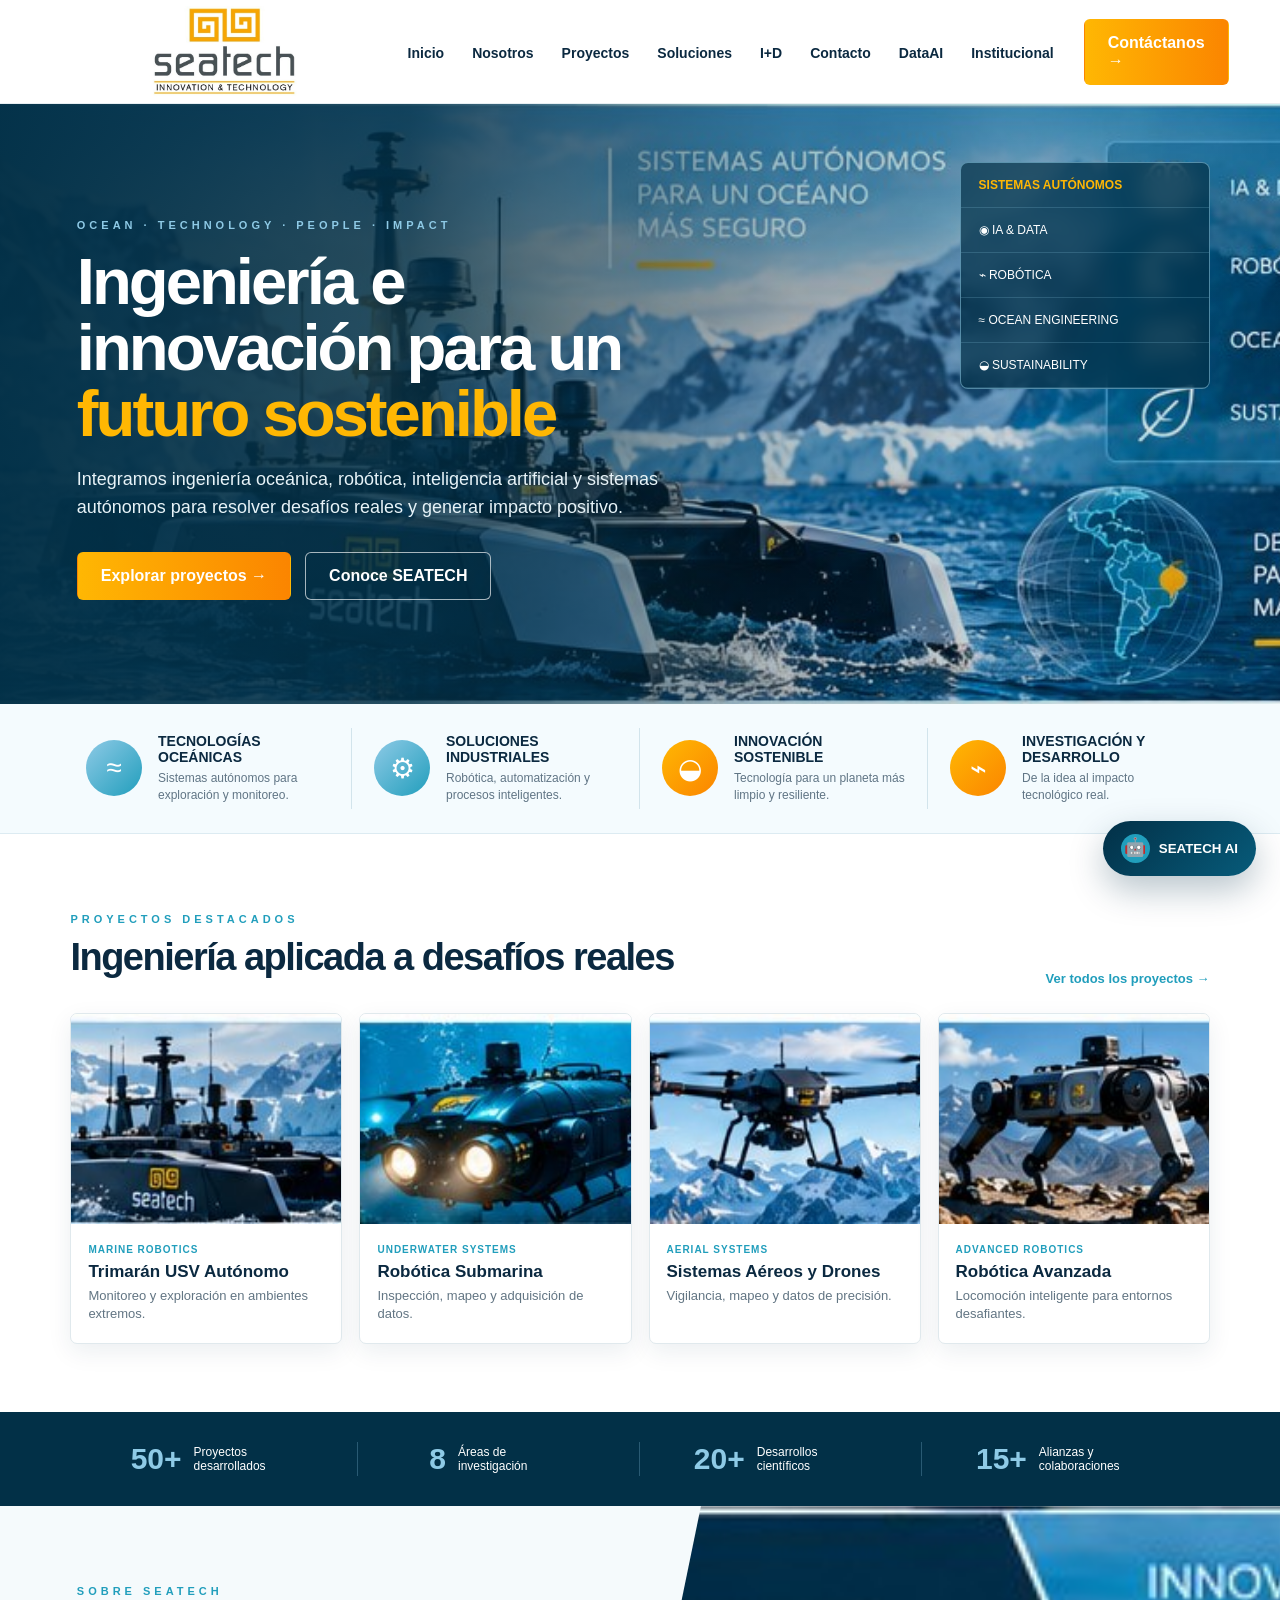
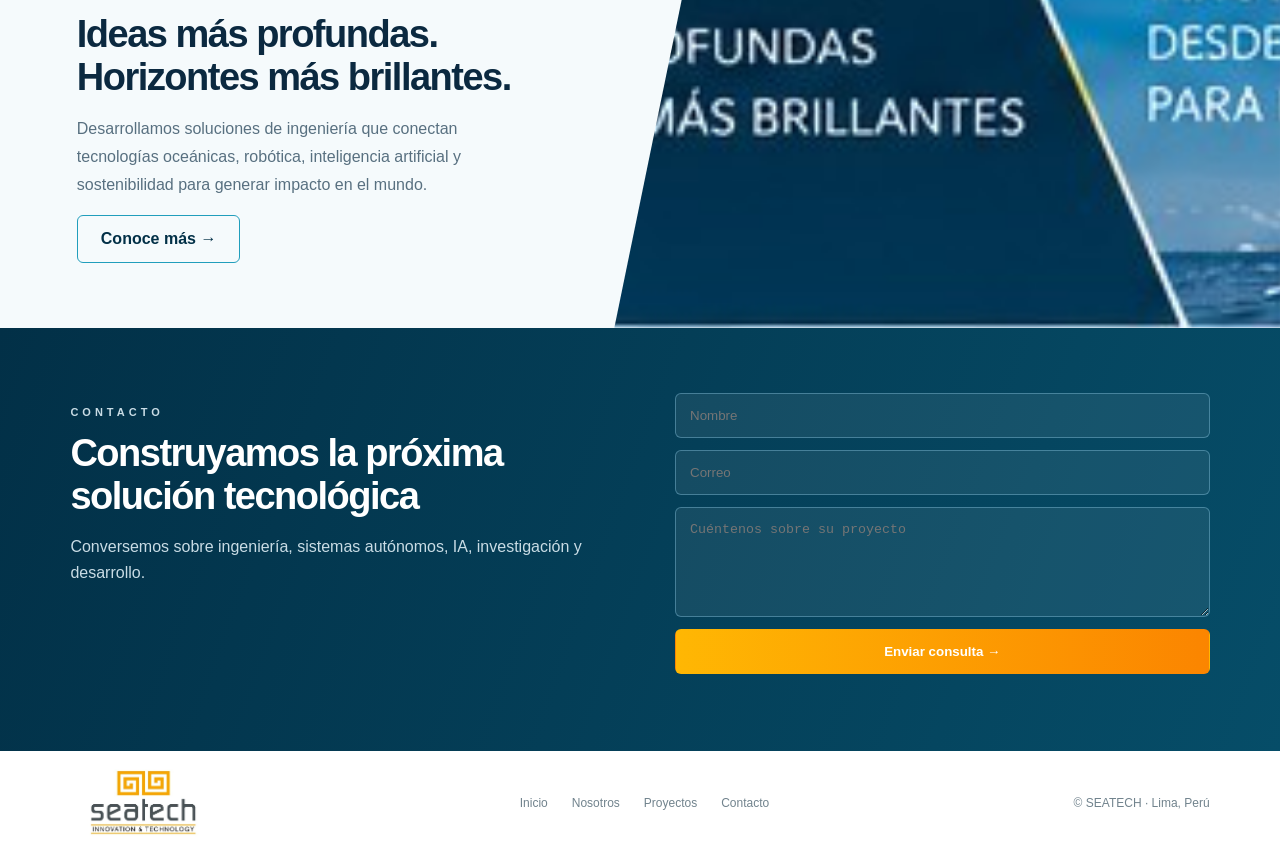
==== commit 7cfab092: "restore: recover corporate index.html deleted during institutional upload" ====
--- a/index.html
+++ b/index.html
@@ -1,97 +1,24 @@
-<!DOCTYPE html><html lang="es"><head><meta charset="UTF-8"><meta name="viewport" content="width=device-width, initial-scale=1"><title>3SEATECH | Institucional</title>
-<style>
-:root{--navy:#092454;--navy2:#102f6c;--blue:#0762e8;--light:#f3f7ff;--ink:#102a59;--muted:#7183a4;--line:#dce5f5;--green:#00ad68;--orange:#fa8907;font-family:Inter,"Segoe UI",Arial,sans-serif;color:var(--ink)}*{box-sizing:border-box}body{margin:0;background:#f3f7fd}button,input,select,textarea{font:inherit}button{cursor:pointer}button:disabled{opacity:.5}input,select,textarea{border:1px solid #cbd9ec;border-radius:9px;padding:10px;width:100%;background:white;color:var(--ink)}label{display:block;font-size:12px;font-weight:700;margin:9px 0 4px}h1,h2,h3,p{margin-top:0}h1{font-size:25px}h2{font-size:18px}h3{font-size:15px}small,.muted{color:var(--muted)}[hidden]{display:none!important}.btn{border:0;border-radius:9px;background:#0865e7;color:white;font-weight:700;padding:10px 14px}.btn.alt{background:white;color:var(--blue);border:1px solid #bed2f4}.btn.warn{background:#fff0d9;color:#a85e00}.btn.danger{background:#ffeded;color:#9d2232}.btn.mini{padding:5px 9px;font-size:12px}.login{display:grid;grid-template-columns:55% 45%;min-height:100vh}.login-hero{background:linear-gradient(125deg,#062448e8,#063e62da),linear-gradient(45deg,#08254d,#0870a2);padding:6vw;color:white;display:flex;flex-direction:column;justify-content:space-between}.login-hero h1{font-size:clamp(45px,6vw,90px);color:white;margin:8px 0}.login-hero h2{color:white;font-size:clamp(23px,3vw,38px);line-height:1.2}.login-hero p{line-height:1.8}.login-form{padding:4vw;display:flex;flex-direction:column;justify-content:space-between}.login-card{background:white;border-top:5px solid #219ebc;box-shadow:0 15px 40px #082f4d16;padding:40px;border-radius:14px;max-width:490px;width:100%;margin:auto}.login-card h2{font-size:32px}.login-card button{width:100%;margin-top:20px}.brand{font-weight:850;font-size:25px;letter-spacing:-.7px}.brand span{color:#29a6ee}.eyebrow{font-size:11px;letter-spacing:2px;font-weight:800;color:#7ed0f4}.login-hero .brand{color:white}.app{min-height:100vh;display:grid;grid-template-columns:255px minmax(0,1fr)}.sidebar{background:linear-gradient(165deg,#0a2352,#102f6c 60%,#0b234e);color:white;padding:26px 14px;display:flex;flex-direction:column;gap:24px;min-height:100vh}.sidebar .brand{padding:0 13px}.sidebar .brand small{display:block;font-size:11px;letter-spacing:0;color:#c8d8ff;font-weight:500}.nav{display:flex;flex-direction:column;gap:6px}.nav button{width:100%;border:0;background:transparent;color:#e6edff;text-align:left;padding:13px 15px;border-radius:9px;font-weight:600;font-size:13px}.nav button.active,.nav button:hover{background:#0867ed;color:white}.sidebar-bottom{margin-top:auto;padding:12px;font-size:12px;color:#b3c7ef}.workspace{min-width:0}.topbar{background:linear-gradient(100deg,#0b2455,#0f3473);color:white;display:flex;justify-content:space-between;align-items:center;padding:14px 24px;gap:12px}.topbar .user{font-size:12px;text-align:right}.topbar .btn{background:#ffffff25;border:1px solid #ffffff60}.content{padding:20px;max-width:1700px;margin:auto}.banner{border-radius:12px;background:linear-gradient(90deg,#0d3b82ed,#0a4b88bb),linear-gradient(135deg,#e8f5ff,#9dc6e9);padding:25px;color:white;display:flex;justify-content:space-between;align-items:center;min-height:126px;gap:15px}.banner h1{color:white;margin:0 0 8px}.banner p{margin:0;color:#e4f0ff}.period{background:white;color:#173e78;border-radius:12px;padding:14px;font-size:13px;font-weight:750}.kpis{display:grid;grid-template-columns:repeat(4,minmax(0,1fr));gap:12px;margin:14px 0}.card{background:white;border:1px solid var(--line);border-radius:12px;padding:16px;box-shadow:0 3px 13px #132e5510;min-width:0}.kpi{display:flex;align-items:center;gap:13px;min-height:106px}.kpi .symbol{font-size:29px;display:grid;place-items:center;min-width:51px;height:51px;background:#e9f2ff;border-radius:12px;color:#0867e8}.kpi .value{font-size:30px;font-weight:850;line-height:1.15}.kpi .muted{font-size:12px}.columns{display:grid;grid-template-columns:290px minmax(0,1fr);gap:12px}.category-list{display:flex;flex-direction:column;gap:9px}.catbtn{display:flex;justify-content:space-between;align-items:center;border:1px solid var(--line);border-radius:10px;background:#f7faff;padding:14px;text-align:left;color:#143469;width:100%}.catbtn strong{display:block}.catbtn small{font-size:12px}.catbtn.active{background:#0866e8;color:white;border-color:#0866e8}.catbtn.active small{color:#d6e6ff}.table-scroll{overflow:auto;max-height:460px}table{border-collapse:collapse;width:100%;font-size:12px}th{background:#eff5ff;white-space:nowrap;font-weight:800}td,th{padding:12px 9px;text-align:left;border-bottom:1px solid #e8eef7}tbody tr{cursor:pointer}tbody tr:hover{background:#f3f8ff}.chip{background:#e8f2ff;color:#1264cc;padding:4px 7px;border-radius:6px;font-size:11px;white-space:nowrap}.status{background:#e1f8ed;color:#087c47;padding:5px 9px;border-radius:20px;font-weight:700;white-space:nowrap}.status.pending{background:#e5f2ff;color:#1370ad}.status.over{background:#fff0dd;color:#ad640c}.progress{height:7px;border-radius:7px;background:#e4ebf5;overflow:hidden}.progress>span{display:block;height:100%;background:#1ac483}.actions{display:flex;align-items:center;gap:8px;flex-wrap:wrap}.actions input{max-width:250px}.row{display:flex;justify-content:space-between;align-items:center;gap:12px;flex-wrap:wrap}.bottom{display:grid;grid-template-columns:minmax(0,1.6fr) minmax(290px,1fr);gap:12px;margin-top:12px}.profile{display:grid;grid-template-columns:minmax(180px,.9fr) minmax(240px,1.1fr);gap:14px}.avatar{width:67px;height:67px;border-radius:50%;display:grid;place-items:center;background:#cfe5ff;color:#1a5aaf;font-size:27px;font-weight:800}.profile-top{display:flex;align-items:center;gap:12px}.hours-bar{display:flex;height:17px;border-radius:9px;overflow:hidden;background:#e8eef8;margin:12px 0}.hours-bar span{height:100%}.minirow{display:flex;justify-content:space-between;gap:10px;padding:6px 0;font-size:12px;border-bottom:1px solid #eef2f9}.circle{width:154px;height:154px;border-radius:50%;display:grid;place-items:center;margin:auto;background:conic-gradient(#0965e8 0 var(--pct),#e4edf9 var(--pct) 100%)}.circle-inner{width:115px;height:115px;border-radius:50%;background:white;display:flex;align-items:center;justify-content:center;flex-direction:column}.circle-inner strong{font-size:25px}.config-grid{display:grid;grid-template-columns:repeat(2,minmax(0,1fr));gap:12px}.formgrid{display:grid;grid-template-columns:repeat(2,minmax(0,1fr));gap:10px}.message{font-size:12px;white-space:pre-wrap;line-height:1.5}.info{background:#fff6e4;padding:12px;border-left:4px solid #fbb02c;font-size:12px}.rules{max-height:300px;overflow:auto;font-size:12px}.rule{border:1px solid #d9e4f1;padding:10px;border-radius:8px;margin:7px 0}.section{margin-bottom:14px}.section-title{margin:0 0 14px}.hidden{display:none!important}footer{padding:15px 25px;background:white;color:#7a8baa;font-size:11px;display:flex;justify-content:space-between}.dot{width:9px;height:9px;border-radius:50%;background:#bbb;display:inline-block;margin-right:5px}.dot.on{background:#15c27a}.dot.off{background:#ed8136}pre{max-height:270px;overflow:auto;white-space:pre-wrap;font-size:11px}.teacher-grid{display:grid;grid-template-columns:repeat(auto-fill,minmax(270px,1fr));gap:12px}@media(max-width:1200px){.kpis{grid-template-columns:repeat(2,1fr)}.bottom,.columns{grid-template-columns:1fr}.config-grid{grid-template-columns:1fr}}@media(max-width:720px){.app{grid-template-columns:1fr}.sidebar{min-height:auto}.nav{display:grid;grid-template-columns:repeat(2,1fr)}.login{grid-template-columns:1fr}.login-hero{min-height:310px}.kpis{grid-template-columns:1fr}.profile{grid-template-columns:1fr}.banner{display:block}.period{margin-top:12px}.content{padding:10px}.topbar{padding:12px}.formgrid{grid-template-columns:1fr}}
-</style><style id="v11-screenshot">
-:root{--navy:#082255;--blue:#075ce5;--ink:#081d53;--line:#cbdaf7}body{background:#f4f7fd;color:#081d53}.app{grid-template-columns:266px minmax(0,1fr)}.sidebar{padding:24px 10px;background:linear-gradient(180deg,#102b66 0%,#09255a 53%,#143a79 100%);position:relative;overflow:hidden}.sidebar::after{content:"";position:absolute;left:0;bottom:0;width:100%;height:34%;background:linear-gradient(180deg,#15397700,#12346d66),url('/institucional/assets/campus-sidebar.jpg') center bottom/cover;opacity:.64;pointer-events:none}.sidebar>*{z-index:1;position:relative}.sidebar .brand{font-size:23px;line-height:1.2;display:flex;align-items:center;gap:10px}.sidebar .brand::before{content:'USIL';font-family:Georgia,serif;font-size:30px;letter-spacing:-3px;border-right:1px solid #a6bdeb;padding-right:12px}.sidebar .brand small{font-size:11px}.nav button{font-size:15px;padding:14px 14px;border-radius:10px}.nav button::first-letter{font-size:19px}.topbar{min-height:52px;padding:7px 20px}.content{padding:0 14px 18px}.banner{margin:0 -14px 10px;border-radius:0;min-height:115px;padding:23px 24px;background:linear-gradient(90deg,#1c4e9df5 0%,#1a4d9ab0 46%,#1a4d9a11 100%),url('/institucional/assets/campus-banner.jpg') center center/cover}.banner h1{font-size:25px}.banner p{font-size:16px}.period{font-size:15px;border-radius:16px;box-shadow:0 4px 16px #001b441a}.card{border:2px solid #d4e1fa;border-radius:17px;box-shadow:none}.kpis{gap:8px;margin:8px 0}.kpi{min-height:130px;gap:15px}.kpi .symbol{font-size:42px;background:transparent;min-width:68px}.kpi .value{font-size:36px}.kpi .muted{font-size:15px;color:#0d2554}.columns{grid-template-columns:298px minmax(0,1fr);gap:9px}.catbtn{min-height:66px;border:2px solid #e0e8f8}.catbtn strong{font-size:15px}.catbtn small{font-size:12px}.catbtn.active{background:#0963ed}.table-scroll{max-height:390px}th{background:#e9f1ff;color:#0b2354}td,th{padding:12px 9px;font-size:12px}.bottom{grid-template-columns:minmax(0,1.7fr) minmax(300px,.85fr);gap:9px}.profile{grid-template-columns:1fr 1.05fr}.avatar{background:#d8e8ff;border:3px solid #e1eafa;width:82px;height:82px;font-size:44px}.profile-top strong{font-size:17px}.circle{background:conic-gradient(#0862e7 0 var(--pct),#ff9418 var(--pct) 100%)}.status.pending{background:#d8edff}.btn{border-radius:9px}.nav button.active{box-shadow:0 6px 14px #0003}.config-grid{gap:16px}.rule{border:1px solid #dbe6f9;padding:12px;border-radius:10px;margin:8px 0;background:#f8fbff}.rule select{font-size:12px}.small-grid{display:grid;grid-template-columns:repeat(3,minmax(0,1fr));gap:12px}.file-card{border:1px solid #d9e5f9;background:#f8fbff;padding:14px;border-radius:12px}.badge-note{font-size:12px;background:#edf6ff;border-radius:8px;padding:9px;margin:10px 0}.table-avatar{display:inline-flex;vertical-align:middle;align-items:center;justify-content:center;width:36px;height:36px;border-radius:50%;background:#dbeaff;margin-right:8px;font-size:23px}.teachname{display:flex;align-items:center}.hours-bar{height:22px}.minirow{font-size:13px}@media(max-width:1150px){.kpis{grid-template-columns:repeat(2,1fr)}.bottom{grid-template-columns:1fr}.columns{grid-template-columns:245px 1fr}}@media(max-width:800px){.app{grid-template-columns:1fr}.sidebar{min-height:0}.sidebar::after{display:none}.nav{display:grid;grid-template-columns:repeat(2,1fr)}.columns,.config-grid,.small-grid,.profile{grid-template-columns:1fr}.kpis{grid-template-columns:1fr 1fr}.banner{flex-direction:column;align-items:flex-start}}@media(max-width:520px){.kpis{grid-template-columns:1fr}.nav{grid-template-columns:1fr}.content{padding:0 8px 14px}.banner{margin:0 -8px 10px}}
-</style><style>
-/* V13 — acabado ejecutivo, preserva la arquitectura y componentes de V12 */
-:root{--navy:#071c4d;--blue:#075ce7;--ink:#0a2051;--line:#d8e4f9}
-body{background:linear-gradient(180deg,#edf4ff,#f8fbff 46%,#f1f6ff)}
-.sidebar{background:linear-gradient(180deg,#0a2156,#0b2b73 57%,#092054);position:relative;overflow:hidden}
-.sidebar:after{content:"";position:absolute;pointer-events:none;left:0;right:0;bottom:0;height:280px;background:linear-gradient(180deg,#0b2b7300,#09205480),url('/institucional/assets/campus-sidebar.jpg') center/cover;opacity:.5}
-.sidebar>*{position:relative;z-index:1}
-.sidebar .nav button{transition:background .15s,transform .15s;border-radius:10px}
-.sidebar .nav button:hover{transform:translateX(2px)}
-.topbar{background:linear-gradient(95deg,#081e50,#133a86);min-height:68px;box-shadow:0 3px 13px #0c245022}
-.banner{background:linear-gradient(90deg,#0d327dcf,#0c53a45e),url('/institucional/assets/campus-banner.jpg') center/cover;min-height:160px;box-shadow:0 8px 26px #0c3e8b22;border:1px solid #ffffff8f}
-.banner h1{font-size:clamp(20px,2vw,30px);text-shadow:0 1px 5px #06204c55}
-.card{border:1px solid #d6e3fa;box-shadow:0 5px 20px #13366a10;background:linear-gradient(145deg,#fff,#fbfdff)}
-.kpi{min-height:125px;border-radius:16px}.kpi .symbol{font-size:32px;width:64px;height:64px;background:linear-gradient(145deg,#e9f3ff,#f7fbff);box-shadow:inset 0 0 0 1px #d7e7ff}
-.kpi .value{color:#081f5a;font-size:clamp(22px,2.2vw,33px)}.kpi .muted{font-weight:650}
-.catbtn{transition:.15s;box-shadow:0 2px 7px #0e3c7c0b}.catbtn.active{background:linear-gradient(110deg,#0864e9,#0d4bc8);box-shadow:0 6px 15px #0956cf26}.catbtn:hover{border-color:#1a6df0}
-.card h2{color:#0b2457}table th{background:#edf4ff;color:#0b2b69}tbody tr:nth-child(even){background:#f9fbff}tbody tr:hover{background:#eaf3ff}
-.avatar{background:linear-gradient(145deg,#b8dbff,#e5f2ff);border:3px solid white;box-shadow:0 4px 16px #0b4f9b22}
-.demo-ribbon{margin-top:14px;display:flex;justify-content:space-between;align-items:center;gap:12px;padding:14px 18px;background:linear-gradient(110deg,#e9f3ff,#fff);border:1px solid #c9ddfb;border-radius:14px;color:#133466;box-shadow:0 4px 14px #163d7510}.demo-ribbon span{font-size:12px;color:#56729c}.demo-button{background:linear-gradient(100deg,#0a5fe2,#0b86ef);box-shadow:0 5px 14px #075dd22c;white-space:nowrap}
-.login-hero{background:linear-gradient(100deg,#092c58e8,#0b4372ce),url('/institucional/assets/campus-banner.jpg') center/cover}.login-card{border-top:5px solid #0b8ac7}
-@media(max-width:820px){.demo-ribbon{align-items:flex-start;flex-direction:column}}
-</style><style>
-/* V14: cabecera sin texto traslapado y distribución ejecutiva responsive */
-.app{grid-template-columns:286px minmax(0,1fr)}
-.sidebar{padding:18px 12px;gap:18px;overflow:hidden}
-.sidebar .institutional-brand{display:grid!important;grid-template-columns:auto 1px minmax(0,1fr);align-items:center;gap:12px!important;padding:12px 7px 17px!important;width:100%;min-width:0;font-size:initial!important;letter-spacing:normal!important;line-height:1.2!important;border-bottom:1px solid #ffffff2c}
-.sidebar .institutional-brand:before{content:none!important}
-.institutional-brand .brand-usil{font-family:Georgia,serif;color:#fff!important;font-size:32px;font-weight:750;letter-spacing:-2px;white-space:nowrap}
-.institutional-brand .brand-rule{height:38px;width:1px;background:#adc7fa}
-.institutional-brand .brand-seatech{display:block;min-width:0;font-size:20px;font-weight:850;color:white!important;letter-spacing:-.3px;white-space:normal;overflow-wrap:normal}
-.institutional-brand .brand-seatech small{display:block;color:#c9dcff;font-size:10px;line-height:1.4;font-weight:550;letter-spacing:0}
-.topbar{min-height:70px;padding:12px 22px}
-.topbar>div:first-child{min-width:0;overflow-wrap:anywhere}
-.banner{min-height:152px}
-.demo-ribbon{flex-wrap:wrap}
-.route-card{margin-bottom:14px;border-color:#b9d2fc;background:linear-gradient(145deg,#fff,#f2f7ff)}
-.route-flow{display:flex;align-items:stretch;gap:7px;margin:18px 0;flex-wrap:wrap}
-.route-flow>div{flex:1 1 140px;min-width:135px;border:1px solid #c9dafa;border-radius:12px;padding:14px 12px;background:white;display:flex;flex-direction:column;gap:7px}
-.route-flow>div b{color:#0864e8;font-size:21px}
-.route-flow>div strong{font-size:13px;color:#0b285f}
-.route-flow>div small{font-size:11px;color:#627aa4}
-.route-flow>span{align-self:center;color:#0763e9;font-size:20px;font-weight:900}
-.coverage-result{margin-top:14px;padding:14px;border:1px solid #d3e2f9;background:#f7faff;border-radius:12px;line-height:1.7}
-.coverage-grid{display:grid;grid-template-columns:repeat(3,minmax(0,1fr));gap:10px}
-.coverage-grid>div{background:white;border:1px solid #dbe6f7;border-radius:10px;padding:12px}
-.coverage-grid strong{font-size:21px;color:#0b2863;display:block}
-.coverage-grid small{display:block;font-size:11px;color:#60749a}
-@media(max-width:1120px){.app{grid-template-columns:245px minmax(0,1fr)}.institutional-brand .brand-usil{font-size:27px}.institutional-brand .brand-seatech{font-size:17px}.sidebar .institutional-brand{gap:9px!important}}
-@media(max-width:800px){.app{grid-template-columns:1fr}.sidebar .institutional-brand{max-width:330px}.coverage-grid{grid-template-columns:repeat(2,1fr)}}
-@media(max-width:560px){.route-flow>span{display:none}.coverage-grid{grid-template-columns:1fr}}
-</style><style>
-.docs-intro{display:flex;justify-content:space-between;align-items:center;gap:20px;margin-bottom:15px;background:linear-gradient(115deg,#eef5ff,#fff);border-left:5px solid #1162e8}.docs-intro h2{font-size:24px}.docs-progress{display:grid;grid-template-columns:repeat(2,minmax(130px,1fr));gap:7px}.docs-progress span{border:1px solid #d5e4ff;border-radius:9px;background:white;padding:10px;color:#0a397b;font-size:12px;font-weight:700}.danger-zone{border:1px solid #ffd2d2;background:#fffafa}.modal-overlay:not([hidden]){position:fixed;inset:0;z-index:9999;display:flex;align-items:center;justify-content:center;background:#071733a8;padding:18px;backdrop-filter:blur(4px)}.modal-window{width:min(490px,100%);background:white;border-radius:18px;padding:30px;box-shadow:0 20px 65px #00143266;border:1px solid #d3e0f6}.modal-window h2{margin:10px 0;color:#092a65}.modal-window p{line-height:1.6;color:#50648a}.modal-icon{width:46px;height:46px;border-radius:50%;display:grid;place-items:center;background:#e9f2ff;color:#095cd7;font-size:27px;font-weight:900}.modal-window label{display:block;margin:18px 0;font-size:13px}.modal-window input{width:100%;margin-top:8px}.modal-actions{display:flex;justify-content:flex-end;gap:12px;margin-top:22px}.modal-window .btn{min-width:125px}@media(max-width:800px){.docs-intro{flex-direction:column;align-items:stretch}.docs-progress{grid-template-columns:1fr 1fr}}
-</style><style>.preview-results{max-height:360px;overflow:auto}.preview-results table{font-size:12px;width:100%;border-collapse:collapse}.preview-results th,.preview-results td{padding:8px;border:1px solid #d9e5f8}.preview-results th{background:#e8f1ff}.preview-results .chip{display:inline-block;margin:3px;padding:5px 9px;border-radius:12px;background:#e8f2ff;color:#153a77;font-size:12px}.preview-results .warning{color:#8d5900}</style><style>
-.career-kpis{display:grid;grid-template-columns:repeat(auto-fit,minmax(165px,1fr));gap:12px;margin:18px 0}.career-kpi{border:1px solid #dce7f5;background:#f6f9ff;padding:16px;border-radius:14px}.career-kpi strong{display:block;font-size:27px;color:#0b3574}.career-kpi small{color:#60718c}.career-controls{display:flex;gap:16px;flex-wrap:wrap;margin:14px 0 22px}.career-controls label{min-width:210px;flex:1}.career-layout{display:grid;grid-template-columns:repeat(2,minmax(0,1fr));gap:16px}.career-panel{padding:16px;border:1px solid #dce7f5;border-radius:14px;background:#fff;min-width:0}.career-panel h3{font-size:15px;margin:0 0 16px}.career-chart{display:grid;gap:12px}.career-chart-row{display:grid;grid-template-columns:minmax(105px,34%) 1fr auto;gap:10px;align-items:center;font-size:12px}.career-chart-name{overflow:hidden;text-overflow:ellipsis;white-space:nowrap;color:#21385b}.career-chart-track{height:16px;border-radius:6px;background:#e8eff9;overflow:hidden;display:flex}.career-chart-fill{height:100%;background:#1765ca;min-width:0}.career-chart-fill.lecture{background:#1670d2}.career-chart-fill.other{background:#f4a444}.career-chart-fill.complete{background:#139b76}.career-chart-fill.pending{background:#f2a443}.career-chart-value{min-width:46px;text-align:right;font-weight:700;color:#1d3560}.career-empty{color:#697b95;padding:20px;text-align:center;border:1px dashed #cbd8ea;border-radius:12px}@media(max-width:850px){.career-layout{grid-template-columns:1fr}.career-chart-row{grid-template-columns:minmax(95px,36%) 1fr auto}}
-</style><style>.career-kpis{grid-template-columns:repeat(auto-fit,minmax(170px,1fr))}.career-radial-grid{display:grid;grid-template-columns:repeat(auto-fit,minmax(175px,1fr));gap:15px;margin:15px 0}.career-radial-card{border:1px solid #dce5f2;border-radius:14px;padding:18px 12px;display:flex;flex-direction:column;align-items:center;gap:8px;background:#fff}.career-donut{width:124px;height:124px;border-radius:50%;display:grid;place-items:center;position:relative;background:conic-gradient(#0967ca var(--progress),#e5eaf2 0)}.career-donut:before{content:"";position:absolute;inset:15px;border-radius:50%;background:white}.career-donut-center{position:relative;z-index:1;text-align:center;font-size:23px;font-weight:800;color:#143d74}.career-donut-center small{display:block;font-size:10px;font-weight:500;color:#66788f}.career-radial-label{text-align:center;font-weight:700;font-size:13px;color:#17355d}.career-radial-sub{font-size:11px;color:#63748c;text-align:center}.career-donut.no-target{background:conic-gradient(#b9c2cf 100%,#e5eaf2 0)}</style><style>.activity-card-grid{display:grid;grid-template-columns:repeat(auto-fit,minmax(245px,1fr));gap:14px}.activity-card{border:1px solid #d8e5f6;border-radius:14px;padding:16px;background:linear-gradient(145deg,#fff,#f4f8ff)}.activity-card h4{margin:0 0 12px;color:#123467}.activity-metric-grid{display:grid;grid-template-columns:repeat(2,minmax(0,1fr));gap:9px}.activity-metric{background:#fff;border:1px solid #e1e9f4;border-radius:9px;padding:10px}.activity-metric strong{font-size:20px;color:#124987;display:block}.activity-metric small{font-size:11px;color:#637793}.activity-card p{font-size:12px;color:#637793;margin:12px 0 0}.status-ring{height:9px;border-radius:9px;background:conic-gradient(#168e72 0 0);background:#e7eef8;overflow:hidden;display:flex;margin:12px 0}.status-ring span{background:#168e72;height:100%}.activity-empty{padding:18px;color:#6a7a94}@media(max-width:600px){.activity-card-grid{grid-template-columns:1fr}}</style><style>.report-header-preview{border:1px solid #cbd8ef;border-radius:12px;margin-top:16px;padding:16px;background:#fff}.report-header-preview h3{margin:0 0 8px;color:#143564}.report-header-preview .sub{font-size:13px;color:#64748b;font-style:italic}.report-meta{display:grid;grid-template-columns:1fr 1fr;gap:12px;margin:15px 0}.report-meta table{width:100%;border-collapse:collapse}.report-meta td{padding:7px;border:1px solid #d6e1f0}.report-meta td:first-child{font-weight:700}.report-meta .value{background:#fff2cc}.report-preview-table{overflow:auto;max-height:55vh;margin-top:12px}.report-preview-table table{min-width:1100px}.report-preview-table th{background:#203864;color:white;position:sticky;top:0}.report-preview-table td,.report-preview-table th{padding:8px;vertical-align:top}.report-preview-table td:nth-child(2),.report-preview-table td:nth-child(3){background:#fff8e3}</style><style id="v37-institucional-responsive">
-:root{--navy:#023047;--navy2:#07516d;--blue:#219ebc;--ink:#102e43;--line:#dceaf1;--light:#f1f7fa;--orange:#ffb703}
-body{background:#f1f7fa;color:#102e43}
-.login{display:grid;grid-template-columns:minmax(0,55%) minmax(0,45%);min-height:100dvh;background:#f1f7fa}
-.login-hero{background:linear-gradient(135deg,#023047,#07516d);padding:clamp(26px,5vw,76px);color:white;display:flex;flex-direction:column;justify-content:space-between;gap:38px;min-width:0}
-.login-hero .eyebrow{color:#8ecae6;letter-spacing:3px}.login-hero h1{font-size:clamp(43px,5.7vw,90px);letter-spacing:-.035em;line-height:1.06;margin:18px 0 28px;color:white;overflow-wrap:anywhere}
-.login-hero h2{font-size:clamp(22px,2.5vw,35px);font-weight:700;color:white}.login-hero p{font-size:clamp(14px,1.2vw,17px);line-height:1.8;color:#d6eaf0}
-.institutional-logo{display:inline-flex;background:#fff;padding:10px 18px;border-radius:10px;width:max-content;max-width:100%;min-height:72px;align-items:center;color:#023047;font-weight:900}.institutional-logo img{width:175px;height:65px;max-width:100%;object-fit:contain}
-.login-form{padding:clamp(22px,4vw,64px);background:#f9fcfe;display:flex;flex-direction:column;justify-content:space-between;gap:24px;min-width:0}
-.login-meta{display:flex;flex-wrap:wrap;justify-content:space-between;gap:12px;font-size:11px;font-weight:800;letter-spacing:.1em;color:#1580a2}
-.login-card{background:white;border:1px solid #dceaf1;border-top:5px solid #219ebc;border-radius:12px;box-shadow:0 15px 40px #02304712;padding:clamp(20px,3vw,42px);max-width:540px;width:100%;margin:auto}
-.login-card h2{font-size:clamp(25px,3vw,36px);color:#023047}.login-card .eyebrow{color:#219ebc}.login-card input{padding:14px;min-height:46px}.login-card button{background:#ffb703;color:#023047;min-height:50px;font-weight:800}.login-features{border-top:1px solid #dceaf1;margin-top:22px;padding-top:15px;font-size:12px;color:#52778a;line-height:1.6}.login-bottom{display:flex;justify-content:space-between;gap:15px;flex-wrap:wrap;font-size:12px}.login-bottom a{color:#096481;font-weight:700;text-decoration:none}
-.sidebar{background:linear-gradient(170deg,#023047,#07516d 65%,#023047)}.sidebar::after{opacity:.14}.sidebar .brand::before{display:none}.sidebar .nav button.active,.sidebar .nav button:hover{background:#219ebc}.topbar{background:linear-gradient(110deg,#023047,#07516d)}.banner{background:linear-gradient(90deg,#023047ed,#07516dc9),url('/institucional/assets/campus-banner.jpg') center/cover}.btn{background:#147b9d}.btn.alt{color:#0b6c8b;border-color:#b9dce7}.kpi .symbol{color:#147b9d}.kpi .value{color:#023047}.card h2{color:#023047}
-.workspace,.content,.card,.view{min-width:0}.table-scroll,.preview-results{max-width:100%;overflow-x:auto;-webkit-overflow-scrolling:touch}table{min-width:640px}.nav button{overflow-wrap:anywhere}.app{grid-template-columns:minmax(215px,255px) minmax(0,1fr)}
-@media(max-width:900px){.login{grid-template-columns:1fr}.login-hero{min-height:360px;padding:30px;gap:22px}.login-hero h1{font-size:clamp(43px,8vw,65px);margin:12px 0}.login-hero h2{font-size:24px}.login-hero p{font-size:14px}.login-form{min-height:470px;padding:24px}.login-card{margin:0 auto}.app{grid-template-columns:1fr}.sidebar{min-height:auto;padding:14px}.sidebar::after{display:none}.sidebar .brand{font-size:19px}.nav{display:flex;flex-direction:row;overflow-x:auto;scrollbar-width:thin;gap:5px;padding-bottom:5px}.nav button{width:auto;flex:0 0 auto;white-space:nowrap;font-size:12px;padding:11px 13px}.topbar{padding:12px 15px}.content{padding:10px}.banner{margin:0 0 12px;border-radius:10px}.kpis{grid-template-columns:repeat(2,minmax(0,1fr))}.bottom,.columns,.career-layout,.config-grid{grid-template-columns:1fr}}
-@media(max-width:560px){.login-hero{min-height:325px;padding:23px}.login-hero h1{font-size:43px}.institutional-logo{padding:5px 12px;min-height:58px}.institutional-logo img{width:145px;height:52px}.login-form{padding:15px;min-height:450px}.login-card{padding:22px}.login-card h2{font-size:27px}.login-footnote{display:none}.login-bottom{flex-direction:column}.kpis{grid-template-columns:1fr}.profile,.formgrid{grid-template-columns:1fr}.topbar{flex-wrap:wrap}.topbar .user{display:none}.content{padding:8px}.banner{padding:18px}.banner h1{font-size:22px}.period{max-width:100%}.card{padding:12px}.row{align-items:flex-start}.actions{max-width:100%}.actions input{width:100%;max-width:none}.career-radial-grid{grid-template-columns:repeat(auto-fit,minmax(140px,1fr))}.modal-window{max-width:calc(100vw - 24px)}}
-
-/* v38 mobile-app refinements and role-safe affordances */
-[hidden]{display:none!important}#roleBadge{display:inline-flex;align-items:center;border:1px solid #bcd9e5;border-radius:999px;padding:7px 11px;background:#eaf6fb;color:#023047;font-size:12px;font-weight:800}
-body[data-role="viewer"] #app button:not([data-view]):not(#logout):not(.catbtn):not([data-cat]):not([data-teacher]):not([data-filter]):not([data-export]){cursor:default}
-@media(max-width:900px){.sidebar{position:relative!important}.nav{overscroll-behavior-x:contain;-webkit-overflow-scrolling:touch}.app{max-width:100vw;overflow-x:hidden}.card{min-width:0}.table-scroll{max-width:100%;overflow-x:auto;-webkit-overflow-scrolling:touch}}
-@media(max-width:560px){button,input,select,textarea{font-size:16px!important;min-height:42px}.login-hero{min-height:290px}.login-hero h1{font-size:clamp(35px,9vw,45px)}.content{min-width:0}.table-scroll table{min-width:720px}.kpis{grid-template-columns:1fr!important}.topbar{gap:8px}.sidebar .nav button{min-height:44px}}
-</style></head><body>
-<div id="login" class="login"><section class="login-hero"><a class="institutional-logo" href="https://www.3seatech.com/"><img src="/institucional/assets/logo-original.jpg" alt="3SEATECH" onerror="this.style.display='none';this.parentNode.textContent='3SEATECH'"></a><div class="login-copy"><div class="eyebrow">PLATAFORMA ACADÉMICA</div><h1>3SEATECH<br>Institucional</h1><h2>Gestión académica y planificación docente</h2><p>Docentes, carga lectiva, actividades complementarias, vacaciones, indicadores por facultad y carrera, y reportes institucionales.</p></div><p class="login-footnote">Innovation &amp; Technology · 2026</p></section><section class="login-form"><div class="login-meta"><span>ACCESO A LA PLATAFORMA</span><span id="loginHealth" class="muted" role="status">Acceso online y offline</span></div><div class="login-card"><div class="eyebrow">ACCESO SEGURO</div><h2>Iniciar sesión</h2><p class="muted">Ingrese su usuario y contraseña para consultar su información académica.</p><form id="loginForm"><label for="loginUser">Usuario<input id="loginUser" required autocomplete="username" inputmode="text"></label><label for="loginPass">Contraseña<input id="loginPass" required type="password" autocomplete="current-password"></label><button class="btn" type="submit">INGRESAR A INSTITUCIONAL →</button><p id="loginError" class="message" style="color:#b42b38" role="alert"></p></form></div><div class="login-bottom"><a href="https://www.3seatech.com/">← Volver a 3SEATECH</a><small>3SEATECH · Institucional</small></div></section></div>
-<div id="app" class="app" hidden><div id="roleBadge" role="status" style="position:fixed;right:12px;bottom:12px;z-index:30">Verificando permisos…</div><aside class="sidebar"><div class="brand institutional-brand"><span class="brand-usil">USIL</span><span class="brand-rule"></span><span class="brand-seatech">3SEATECH<small>Gestión Institucional</small></span></div><nav class="nav"><button data-view="home" class="active">⌂ &nbsp; Inicio</button><button data-view="categories">♙ &nbsp; Docentes por categoría</button><button data-view="teachers">♧ &nbsp; Perfiles docentes</button><button data-view="planning">▤ &nbsp; Planificación académica</button><button data-view="config">▣ &nbsp; Carga PDF y Excel</button><button data-view="careers">▥ &nbsp; Indicadores por facultad y carrera</button><button data-view="reports">▥ &nbsp; Reportes e indicadores</button></nav><div class="sidebar-bottom">Tecnología que transforma la educación<br><br><span id="sideStatus">● Conexión académica</span></div></aside>
-<div class="workspace"><header class="topbar"><div><strong>3SEATECH | Institucional</strong><div style="font-size:11px;color:#d5e5ff">Facultad de Ingeniería e Inteligencia Artificial</div></div><div class="row"><span class="user">Administrador<br><small id="adminName" style="color:#d9e7ff">Sesión local</small></span><button id="logout" class="btn mini">Salir</button></div></header><main class="content">
-<section class="banner"><div><h1>Bienvenido al sistema de gestión docente</h1><p>Planificación de carga lectiva y actividades complementarias</p></div><div class="period">▦ &nbsp; Período académico <strong>2027-0</strong></div></section>
-<div id="kpis" class="kpis"></div>
-<section id="homeView" class="view"><div class="demo-ribbon"><div><strong>Centro de control académico · DEMO</strong><span>20 docentes ficticios: 10 con carga completa y 10 con horas pendientes; incluye vacaciones y horarios.</span></div><div class="actions"><span id="demoFeedback" class="muted"></span><button class="btn demo-button" id="demoButton" type="button">▶ Cargar DEMO · 20 docentes</button><button class="btn danger" id="demoClear" type="button">✕ Limpiar DEMO</button></div></div><div class="columns"><div class="card"><h2>▣ Categorías docentes</h2><label for="categoryDropdown">Seleccionar categoría</label><select id="categoryDropdown"></select><div id="categoryList" class="category-list"></div></div><div class="card"><div class="row"><h2 id="tableTitle">Docentes por categoría</h2><div class="actions"><input id="search" placeholder="Buscar docente…"><button id="importShortcut" class="btn alt mini">↑ Importar Excel</button></div></div><div class="table-scroll"><table><thead><tr><th>N°</th><th>Profesor</th><th>Categoría</th><th>Cursos</th><th>Horas lectivas</th><th>Otras actividades</th><th>Total semanal</th><th>Estado</th></tr></thead><tbody id="teacherTable"></tbody></table></div></div></div><div class="bottom"><div class="card"><h2>♙ Perfil docente y distribución de su carga</h2><div id="profile"></div></div><div class="card"><h2>▥ Resumen general</h2><div id="coverage"></div></div></div></section>
-<section id="categoriesView" class="view hidden"><div class="card"><h2>Docentes por categoría</h2><p class="muted">Seleccione una categoría para consultar su carga semanal y sus docentes.</p><div class="actions"><button type="button" class="btn alt" id="reconcilePreview">Previsualizar homologación de docentes sin categoría</button><button type="button" class="btn" id="reconcileApply">Aplicar equivalencias normativas</button></div><div id="reconcileMessage" class="message"></div><div id="reconcileDetails" style="max-height:280px;overflow:auto"></div><div id="categoryTiles" class="teacher-grid"></div></div></section>
-<section id="teachersView" class="view hidden"><div class="card"><h2>Directorio y perfiles docentes</h2><div id="teacherTiles" class="teacher-grid"></div></div></section>
-<section id="planningView" class="view hidden">
-<div class="card route-card"><h2>Ruta de planificación de carga académica</h2><div class="route-flow"><div><b>01</b><strong>Normativa PDF</strong><small>Meta total y lectiva por categoría</small></div><span>→</span><div><b>02</b><strong>Cursos asignados</strong><small>Excel y horario de bloques</small></div><span>→</span><div><b>03</b><strong>Cursos sugeridos</strong><small>Histórico, ciclos y disponibilidad</small></div><span>→</span><div><b>04</b><strong>Complementarias</strong><small>Tesis, investigación, educación continua</small></div><span>→</span><div><b>05</b><strong>Simulación</strong><small>Cruces, vacaciones y validación</small></div></div><p class="muted">Meta total de categoría = docencia + actividades complementarias + ajuste de vacaciones aplicable al período. La meta lectiva obligatoria se valida por separado.</p></div>
-<div class="card section"><h2>Balance del docente y vacaciones del período</h2><div class="formgrid"><label>Inicio del período<input type="date" id="coverageStart"></label><label>Fin del período<input type="date" id="coverageEnd"></label></div><div class="actions"><button class="btn alt" id="coverageCalc" type="button">Calcular ajuste por vacaciones</button></div><div id="coverageResult" class="coverage-result muted">Seleccione un docente para consultar su carga.</div><p class="muted">Ingrese las fechas del período académico aprobado; no se asumen fechas automáticamente.</p></div><div class="card" style="margin-bottom:12px"><h2>Planificación académica · Simulador por docente</h2><div class="formgrid"><label>Docente<select id="v12Teacher"></select></label><label>Período académico<select id="v12Period"><option>2027-0</option><option>2027-1</option><option>2027-2</option></select></label></div><p class="muted">Secuencia de trabajo: cursos asignados → sugerencias → actividades complementarias → simulación de horarios.</p><div class="config-grid"><div class="card"><h3>1. Cursos ya asignados</h3><div id="v12Assigned"></div></div><div class="card"><h3>2. Sugerencias de cursos</h3><p class="muted">Según histórico, especialidad, horas pendientes y disponibilidad.</p><button id="v12Suggest" class="btn alt" type="button">Consultar sugerencias</button><div id="v12Suggestions"></div></div><div class="card"><h3>3. Distribución complementaria</h3><div id="v12Activities"></div></div><div class="card"><h3>4. Simulación de horario</h3><div class="formgrid"><label>Tipo<select id="simKind"><option value="curso">Curso</option><option value="actividad">Actividad complementaria</option><option value="vacaciones">Vacaciones</option></select></label><label>Nombre de curso o actividad<input id="simTitle" placeholder="Ej. Robótica Industrial"></label><label>Horas semanales<input id="simHours" type="number" min="0" max="60" step="0.5" value="4"></label><label>Ciclo<select id="simCycle"><option value="0">Sin especificar</option><option value="1">1.° ciclo</option><option value="2">2.° ciclo</option><option value="3">3.° ciclo</option><option value="4">4.° ciclo</option><option value="5">5.° ciclo</option><option value="6">6.° ciclo</option><option value="7">7.° ciclo</option><option value="8">8.° ciclo</option><option value="9">9.° ciclo</option><option value="10">10.° ciclo</option><option value="11">11.° ciclo</option><option value="12">12.° ciclo</option></select></label><label>Días<select id="simDays"><option value="L">Lunes</option><option value="M">Martes</option><option value="X">Miércoles</option><option value="J">Jueves</option><option value="V">Viernes</option><option value="S">Sábado</option><option value="LM">Lunes y martes</option><option value="MJ">Martes y jueves</option><option value="LV">Lunes y viernes</option></select></label><label>Franja horaria<select id="simBand"><option value="07:00|09:00">07:00–09:00 · Mañana</option><option value="09:00|11:00">09:00–11:00 · Mañana</option><option value="11:00|13:00">11:00–13:00 · Mañana</option><option value="13:00|15:00">13:00–15:00 · Tarde</option><option value="15:00|17:00">15:00–17:00 · Tarde</option><option value="17:00|19:00">17:00–19:00 · Tarde</option><option value="19:00|21:00">19:00–21:00 · Noche</option><option value="21:00|23:00">21:00–23:00 · Noche</option></select></label><label>Vacaciones desde<input id="simVacationStart" type="date"></label><label>Vacaciones hasta<input id="simVacationEnd" type="date"></label></div><button id="v12Simulate" class="btn" type="button">Simular sin guardar</button><p id="v12SimResult" class="message"></p></div></div></div><div class="card" style="margin-bottom:12px"><h2>Planificación académica · 2027-0</h2><div class="small-grid"><div class="file-card"><h3>Importar asignación docente–curso</h3><p class="muted">Excel con docente, curso, horas_lectivas, sección, días, hora_inicio, hora_fin y bloque.</p><input id="planningFile" type="file" accept=".xlsx"><p><button id="planningUpload" class="btn">Validar e importar planificación</button></p><p id="planningMsg" class="message"></p></div><div class="file-card"><h3>Sugerencias de cursos</h3><p class="muted">Busca cursos históricos para cubrir horas lectivas pendientes, sin cruces del docente.</p><button id="suggestBtn" class="btn alt">Analizar y sugerir cursos</button><p id="suggestMsg" class="message"></p></div><div class="file-card"><h3>Distribución complementaria</h3><p class="muted">Investigación, tesis, educación continua, coordinación y vacaciones.</p><button type="button" data-jump="config" class="btn alt">Ver carga de documentos</button></div></div><div id="suggestions" class="rules"></div><div id="timetablePreview" class="table-scroll"></div></div><div class="config-grid"><div class="card"><h2>Asignar cursos de pregrado</h2><form id="courseForm"><label>Docente<select id="courseTeacher" required></select></label><label>Curso<input id="courseName" required placeholder="Ej. Robótica Industrial"></label><div class="formgrid"><label>Código<input id="courseCode"></label><label>Sección<input id="courseSection"></label></div><label>Horas semanales<input id="courseHours" type="number" step=".5" min=".5" max="60" required></label><button class="btn">Guardar curso</button></form></div><div class="card"><h2>Asignar actividades complementarias</h2><form id="activityForm"><label>Docente<select id="activityTeacher" required></select></label><label>Actividad<select id="activityType"><option>Educación continua</option><option>Asesoría de tesis</option><option>Investigación</option><option>Gestión académica</option><option>Tutoría</option><option>Coordinación</option><option>Capacitación</option><option>Otras actividades</option></select></label><label>Descripción<input id="activityDetail"></label><label>Horas semanales<input id="activityHours" type="number" step=".5" min=".5" max="60" required></label><button class="btn">Guardar actividad</button></form></div></div><div class="card section" style="margin-top:12px"><h2>Vacaciones por docente</h2><p class="muted">Registre periodos de vacaciones. No se suman como horas de dictado ni actividades complementarias.</p><form id="vacationForm"><div class="formgrid"><label>Docente<select id="vacationTeacher" required></select></label><label>Descripción<input id="vacationDetail" value="Vacaciones"></label><label>Desde<input type="date" id="vacationStart" required></label><label>Hasta<input type="date" id="vacationEnd" required></label></div><button class="btn">Registrar vacaciones</button></form><p id="vacationMsg" class="message"></p></div><div class="card section" style="margin-top:12px"><h2>Detalle de carga del docente seleccionado</h2><select id="planningTeacher"></select><div id="planningDetail"></div></div></section>
-<section id="configView" class="view hidden"><div class="card docs-intro"><div><div class="eyebrow">GESTIÓN DOCUMENTAL</div><h2>Centro de carga académica</h2><p class="muted">Importe los documentos según su disponibilidad. Las columnas opcionales pueden faltar o venir vacías; se reconocen nombres similares. Admite Excel de hasta 50 MB y 50 000 registros por importación.</p><div class="file-card"><h3>Ejemplos descargables · 20 docentes ficticios</h3><p class="muted">Descargue los ejemplos v17 con nombres y apellidos separados; impórtelos por módulo. No use la normativa de ejemplo como normativa oficial.</p><div class="actions"><a class="btn alt" href="/api/examples/normativa">01 Normativa</a><a class="btn alt" href="/api/examples/docentes">02 Docentes</a><a class="btn alt" href="/api/examples/cursos">03 Cursos</a><a class="btn alt" href="/api/examples/complementarias">04 Complementarias</a><a class="btn alt" href="/api/examples/completo">Excel completo v16</a><div class="actions"><a class="btn alt" href="/api/examples/v17/docentes">v17 · Docentes separados</a><a class="btn alt" href="/api/examples/v17/historico">v17 · Histórico</a><a class="btn alt" href="/api/examples/v17/actividades">v17 · Actividades</a><a class="btn alt" href="/api/examples/v17/completo">v17 · Libro completo</a></div></div></div></div><div class="docs-progress"><span>01 Normativa</span><span>02 Docentes</span><span>03 Cursos y horarios</span><span>04 Histórico</span><span>05 Actividades</span><span>06 Vacaciones</span></div></div><div class="config-grid"><div class="card"><h2>01 · Normativa de carga lectiva: PDF o ingreso manual</h2><p class="muted">Lee tablas y disposiciones fuera de ellas. Revise las reglas antes de aprobarlas.</p><input id="pdfFile" type="file" accept=".pdf"><p><button id="pdfUpload" class="btn" type="button">Analizar PDF</button></p><p id="pdfMsg" class="message"></p><p class="info">Cada fila detectada del PDF tendrá un botón Aceptar carga. Los valores se tomarán únicamente de las columnas de la tabla. Si las columnas no son inequívocas, seleccione las correspondencias antes de aceptar.</p><div id="pdfSuggestions" class="rules"></div><details><summary>Ver texto y tablas extraídas</summary><pre id="pdfRaw"></pre></details></div><div class="card"><h2>01B · Ingreso manual / aprobación de categoría</h2><p class="info">Las categorías se homologan exclusivamente con las aprobadas en la normativa PDF o ingresadas manualmente; las no homologadas quedan sin categoría y conservan su valor original. Tiempo parcial se clasifica como régimen. Los valores del PDF no se aplican automáticamente. Confirme horas semanales totales y horas lectivas exigidas; no existe mínimo adicional.</p><form id="categoryForm"><label>Categoría<input id="catName" required></label><div class="formgrid"><label>Total semanal<input id="catTotal" type="number" min="0" max="168" step=".5" required></label><input id="catMin" type="hidden" value="0"><label>Horas lectivas exigidas<input id="catMax" type="number" min="0" max="168" step=".5" required></label></div><label>Observaciones<input id="catNotes"></label><button class="btn">Guardar categoría aprobada</button></form><p id="catMsg" class="message"></p><div id="catSaved"></div></div><div class="card section" style="grid-column:1/-1"><div class="eyebrow">CENTRO DE IMPORTACIÓN INTELIGENTE</div><h2>Analizar, relacionar y guardar en la base de datos general</h2><p class="muted">Cada módulo tiene previsualización obligatoria; se muestran homologaciones normativas y días de vacaciones por mes. Revise o cambie las correspondencias de encabezados antes de guardar. Las columnas desconocidas también se conservan.</p><div class="small-grid"><div class="file-card"><h3>02 · Datos personales y categoría</h3><p class="muted">Nombre, apellidos, régimen/categoría, carrera, correo y cualquier otra columna.</p><input id="smartFile_docentes" type="file" accept=".xlsx"><div class="actions"><button type="button" class="btn alt" id="smartPreview_docentes">Analizar y previsualizar</button><button type="button" class="btn" id="smartCommit_docentes" disabled>Confirmar importación</button></div><div id="smartResult_docentes" class="preview-results"></div><p class="message" id="smartMessage_docentes"></p></div><div class="file-card"><h3>03 · Cursos y carga lectiva</h3><p class="muted">Cursos actuales, horas por semana, horarios y período.</p><input id="smartFile_cursos" type="file" accept=".xlsx"><div class="actions"><button type="button" class="btn alt" id="smartPreview_cursos">Analizar y previsualizar</button><button type="button" class="btn" id="smartCommit_cursos" disabled>Confirmar importación</button></div><div id="smartResult_cursos" class="preview-results"></div><p class="message" id="smartMessage_cursos"></p></div><div class="file-card"><h3>04 · Histórico de cursos</h3><p class="muted">Cursos históricos por profesor; actualiza el repositorio de sugerencias.</p><input id="smartFile_historico" type="file" accept=".xlsx"><div class="actions"><button type="button" class="btn alt" id="smartPreview_historico">Analizar y previsualizar</button><button type="button" class="btn" id="smartCommit_historico" disabled>Confirmar importación</button></div><div id="smartResult_historico" class="preview-results"></div><p class="message" id="smartMessage_historico"></p></div><div class="file-card"><h3>05 · Actividades complementarias</h3><p class="muted">Tesis, educación continua, investigación, tutoría y otras actividades.</p><input id="smartFile_actividades" type="file" accept=".xlsx"><div class="actions"><button type="button" class="btn alt" id="smartPreview_actividades">Analizar y previsualizar</button><button type="button" class="btn" id="smartCommit_actividades" disabled>Confirmar importación</button></div><div id="smartResult_actividades" class="preview-results"></div><p class="message" id="smartMessage_actividades"></p></div><div class="file-card"><h3>06 · Vacaciones docentes</h3><p class="muted">Días de vacaciones por mes y año (enero a diciembre), o fechas de inicio y fin. Muestra suma anual de días. Importación separada.</p><input id="smartFile_vacaciones" type="file" accept=".xlsx"><div class="actions"><button type="button" class="btn alt" id="smartPreview_vacaciones">Analizar y previsualizar</button><button type="button" class="btn" id="smartCommit_vacaciones" disabled>Confirmar importación</button></div><div id="smartResult_vacaciones" class="preview-results"></div><p class="message" id="smartMessage_vacaciones"></p></div></div><div class="info">Los registros incompletos se guardan como pendientes, sin perder sus columnas originales. Se muestran en el historial de importaciones.</div><div id="smartSummary" class="muted"></div><button class="btn alt" type="button" id="smartPendingButton">Ver registros pendientes</button><div id="smartPendingRows" class="preview-results"></div></div><details class="card section" style="grid-column:1/-1"><summary>Herramientas de importación anteriores (compatibilidad)</summary><div class="card"><h2>02 · Datos personales y categorías docentes</h2><p class="muted">Importación flexible: nombres y apellidos en columnas separadas o juntos; código, correo, categoría y cualquier otro campo opcional. Se reconocen encabezados similares y se actualizan solo los valores proporcionados. La categoría se homologa exclusivamente con la normativa aprobada; los regímenes parciales se identifican como Tiempo parcial.</p><input id="excelFile" type="file" accept=".xlsx"><p class="actions"><button id="excelPreview" class="btn alt" type="button">Analizar columnas y previsualizar</button><button id="excelUpload" class="btn" type="button">Actualizar base de docentes</button></p><div id="excelPreviewResults" class="preview-results"></div><p id="excelMsg" class="message"></p><hr><h3>Alta individual</h3><form id="teacherForm"><label>Nombre<input id="teacherName" required></label><label>Categoría<select id="teacherCategory" required></select></label><label>Código<input id="teacherCode"></label><label>Correo<input id="teacherMail" type="email"></label><label>Sexo (solo para avatar de referencia)<select id="teacherGender"><option value="">No declarado</option><option value="M">Masculino</option><option value="F">Femenino</option></select></label><label>Teléfono<input id="teacherPhone"></label><label>Especialidad<input id="teacherSpecialty"></label><label>Departamento<input id="teacherDepartment"></label><label>Especialidad / perfil<input id="teacherProfile"></label><button class="btn">Registrar docente</button></form></div><div class="card" style="display:none"><h2>Disposiciones normativas por categoría</h2><p class="muted">Vincule a cada categoría las cláusulas normativas, con PDF y página.</p><label>Categoría<select id="ruleCategory"></select></label><label>PDF origen<select id="rulePdf"></select></label><label>Página<input id="rulePage" type="number" min="1" value="1"></label><label>Disposición<textarea id="ruleClause" rows="4"></textarea></label><button id="ruleSave" class="btn">Vincular disposición</button><p id="ruleMsg" class="message"></p></div><div class="card" style="grid-column:1/-1"><h2>04 · Histórico de cursos por docente</h2><div class="small-grid"><div class="file-card" style="display:none"><h3>Actividades complementarias (legado)</h3><p class="muted">Importe reglas por categoría desde Excel. Para actividades de docentes con franjas horarias, use el Excel de planificación complementaria del siguiente panel.</p><input type="file" id="distributionFile" accept=".xlsx"><p><button class="btn" id="distributionUpload">Importar distribución</button></p><p id="distributionMsg" class="message"></p></div><div class="file-card"><h3>04 · Histórico de cursos</h3><p class="muted">Archivo histórico: docente, curso, horas lectivas, sección, ciclo, días y horarios. Sirve para sugerir asignaciones; no sustituye los cursos asignados del ítem 03.</p><input type="file" id="historicFile" accept=".xlsx"><p><button class="btn" id="historicUpload">Importar histórico</button></p><p id="historicMsg" class="message"></p></div><div class="file-card"><h3>03 · Cursos, horas lectivas y horarios</h3><p class="muted">Excel con docente, curso, sección, horas semanales, día, hora de inicio, fin, bloque y período. Se valida el cruce antes de importar.</p><input id="docsPlanningFile" type="file" accept=".xlsx"><p><button id="docsPlanningUpload" class="btn" type="button">Importar cursos y horarios</button></p><p id="docsPlanningMsg" class="message"></p><button class="btn alt" type="button" data-jump="planning">Abrir simulador →</button></div></div></div><div class="card section"><h2>05 · Actividades complementarias y vacaciones por docente</h2><p class="muted">Importe en un Excel independiente las asesorías de tesis, educación continua, investigación, tutoría y vacaciones, con días, horas o fechas. Las franjas se validan contra los cursos existentes.</p><input type="file" id="docsActivitiesFile" accept=".xlsx"><p><button id="docsActivitiesUpload" class="btn" type="button">Importar actividades con horarios</button></p><p id="docsActivitiesMsg" class="message"></p></div></details><div class="card section danger-zone"><h2>Administración y limpieza de datos</h2><p class="muted">Elimine solo datos DEMO o seleccione un conjunto real específico. Todas las operaciones requieren confirmación en una ventana flotante. La palabra clave para borrar se muestra en pantalla antes de confirmar.</p><div class="formgrid"><label>Conjunto de datos<select id="clearScope"><option value="courses">Cursos y horarios</option><option value="complementary">Actividades y vacaciones</option><option value="historic">Históricos de cursos</option><option value="normative">Normativa y categorías sin docentes</option><option value="teachers">Docentes, cursos, actividades y vacaciones</option><option value="all">Toda la información académica (conservar usuarios)</option></select></label></div><p id="clearKeyword" class="info">Palabra clave: no necesaria para DEMO.</p><button id="clearDataBtn" type="button" class="btn danger">Limpiar datos seleccionados</button><p id="clearDataMsg" class="message"></p></div></section>
-<section id="careersView" class="view hidden"><div class="card"><h2>Indicadores ejecutivos por facultad y carrera</h2><p class="muted">Indicadores automáticos según el filtro seleccionado. Las horas de dictado y las actividades complementarias se muestran por separado.</p><div class="actions" style="margin:12px 0"><button class="btn" id="careerExportPdf" type="button">↓ Exportar indicadores PDF</button><button class="btn alt" id="careerExportExcel" type="button">↓ Exportar indicadores Excel</button></div><div class="career-controls"><label>Facultad<select id="facultyFilter"><option value="">Todas las facultades</option></select></label><label>Carrera académica<select id="careerFilter"><option value="">Todas las carreras</option></select></label><label>Ordenar por<select id="careerSort"><option value="name">Carrera</option><option value="coverage">Mayor cobertura</option><option value="pending">Más horas pendientes</option><option value="teachers">Más docentes</option></select></label></div><div class="career-panel"><h3>Avance lectivo de las carreras seleccionadas</h3><div id="careerRadials" class="career-radial-grid"></div></div><div id="careerKpis" class="career-kpis"></div><div class="career-layout" style="margin-top:16px"><div class="career-panel"><h3>Docentes registrados</h3><div id="careerCountChart" class="career-chart"></div></div><div class="career-panel"><h3>Distribución de la carga académica</h3><div id="careerStackChart" class="career-chart"></div></div></div><div class="career-panel" style="margin-top:16px"><h3>Actividades complementarias por carrera</h3><p class="muted">Educación continua, asesoría de tesis, preparación de material y otras actividades. Las vacaciones se presentan en días y no se suman como horas lectivas.</p><div id="careerActivityCards" class="activity-card-grid"></div></div><h3>Detalle de docentes por carrera</h3><div id="careerDetailTable" class="table-scroll"></div><p class="muted">La meta lectiva corresponde al dictado de cursos; las actividades complementarias se muestran como una distribución independiente. La clasificación de facultades ya registrada permanece en la base de datos.</p></div><div class="card"><h3>Importar carreras desde Excel</h3><p class="muted">Vinculación de carreras con docentes mediante código, correo o nombre.</p><input type="file" id="careerExcel" accept=".xlsx"><div class="actions" style="margin-top:12px"><button class="btn alt" id="careerPreview" type="button">Analizar y previsualizar</button><button class="btn" id="careerImport" type="button">Confirmar importación</button></div><p id="careerImportMessage" class="message"></p><div id="careerPreviewTable" class="table-scroll"></div></div></section><section id="reportsView" class="view hidden"><div class="card"><h2>Reportes de planificación académica</h2><p class="muted">Exportación de la carga semanal por docente y categoría.</p><div class="formgrid" style="margin:15px 0"><label>Facultad<select id="reportFaculty"><option value="">Todas las facultades</option></select></label><label>Carrera<select id="reportCareer"><option value="">Todas las carreras</option></select></label><label>Ciclo académico<input id="reportPeriod" value="2027-0" maxlength="40"></label><label>Decano/a<input id="reportDean" placeholder="Nombre de decano/a" maxlength="150"></label><label>Fecha de entrega<input id="reportDeadline" value="Lunes 12 de octubre, al mediodía" maxlength="100"></label></div><div class="actions"><button id="pdfReport" class="btn">↓ Descargar plan PDF</button><button id="excelReport" class="btn alt">↓ Descargar plan Excel editable</button></div><p class="muted">Formato institucional: meta lectiva, horas asignadas, horas faltantes, cursos, sustento y actividades alternativas. El reporte respeta facultad y carrera seleccionadas y no altera asignaciones.</p><div id="reportPreview" class="message"></div><div id="reportHeaderPreview" class="report-header-preview"></div><div id="reportTable" class="table-scroll" style="margin-top:18px"></div></div></section>
-</main><footer><span><span id="footerDot" class="dot"></span><span id="footerStatus">Servidor local: verificando</span> &nbsp; | &nbsp; v15.0</span><span>3SEATECH | Institucional · 2027-0</span></footer></div></div>
-<div id="actionModal" class="modal-overlay" hidden role="presentation"><div class="modal-window" role="dialog" aria-modal="true" aria-labelledby="modalTitle"><div class="modal-icon">!</div><h2 id="modalTitle">Confirmar solicitud</h2><p id="modalDescription"></p><label id="modalPhraseWrap" hidden><span id="modalPhraseLabel">Escriba la frase de confirmación</span><input id="modalPhrase" autocomplete="off"></label><div class="modal-actions"><button class="btn alt" id="modalReject" type="button">Rechazar / Cancelar</button><button class="btn" id="modalAccept" type="button">Aceptar solicitud</button></div></div></div><script src="/institucional/offline-bridge.js"></script><script src="/institucional/app.js"></script></body></html>+<!doctype html><html lang="es"><head><meta charset="utf-8"><meta name="viewport" content="width=device-width,initial-scale=1,viewport-fit=cover"><meta name="theme-color" content="#023047"><meta name="description" content="SEATECH Innovation & Technology — ingeniería oceánica, robótica, inteligencia artificial y sistemas autónomos."><title>SEATECH | Innovation & Technology</title><link rel="stylesheet" href="styles.css?v=13"></head><body>
+<header class="topbar"><a class="brand" href="#inicio"><img src="assets/logo-original.jpg?v=10" alt="SEATECH Innovation & Technology"></a><button class="menu" id="menuBtn" aria-label="Abrir menú">☰</button><nav id="nav"><a href="#inicio">Inicio</a><a href="#nosotros">Nosotros</a><a href="projects.html">Proyectos</a><a href="#soluciones">Soluciones</a><a href="#id">I+D</a><a href="#contacto">Contacto</a><a class="dataai-nav" href="https://data.3seatech.com/" target="_blank" rel="noopener">DataAI</a><a class="dataai-nav" href="/institucional/" target="_blank" rel="noopener">Institucional</a></nav><a class="btn primary desktop" href="#contacto">Contáctanos →</a></header>
+<main><section class="hero" id="inicio"><div class="hero-content"><p class="eyebrow">OCEAN · TECHNOLOGY · PEOPLE · IMPACT</p><h1>Ingeniería e innovación para un <em>futuro sostenible</em></h1><p class="lead">Integramos ingeniería oceánica, robótica, inteligencia artificial y sistemas autónomos para resolver desafíos reales y generar impacto positivo.</p><div class="actions"><a class="btn primary" href="projects.html">Explorar proyectos →</a><a class="btn glass" href="#nosotros">Conoce SEATECH</a></div></div><aside class="tech-panel"><b>SISTEMAS AUTÓNOMOS</b><span>◉ IA & DATA</span><span>⌁ ROBÓTICA</span><span>≈ OCEAN ENGINEERING</span><span>◒ SUSTAINABILITY</span></aside></section>
+<section class="capabilities" id="soluciones"><article><i>≈</i><div><h3>Tecnologías oceánicas</h3><p>Sistemas autónomos para exploración y monitoreo.</p></div></article><article><i>⚙</i><div><h3>Soluciones industriales</h3><p>Robótica, automatización y procesos inteligentes.</p></div></article><article><i>◒</i><div><h3>Innovación sostenible</h3><p>Tecnología para un planeta más limpio y resiliente.</p></div></article><article><i>⌁</i><div><h3>Investigación y desarrollo</h3><p>De la idea al impacto tecnológico real.</p></div></article></section>
+<section class="section projects"><div class="section-head"><div><p class="eyebrow blue">PROYECTOS DESTACADOS</p><h2>Ingeniería aplicada a desafíos reales</h2></div><a href="projects.html">Ver todos los proyectos →</a></div><div class="cards">
+<article><img src="assets/project-usv.jpg?v=10" alt="Trimarán USV Autónomo"><div><small>MARINE ROBOTICS</small><h3>Trimarán USV Autónomo</h3><p>Monitoreo y exploración en ambientes extremos.</p></div></article>
+<article><img src="assets/project-submarine.jpg?v=10" alt="Robótica submarina"><div><small>UNDERWATER SYSTEMS</small><h3>Robótica Submarina</h3><p>Inspección, mapeo y adquisición de datos.</p></div></article>
+<article><img src="assets/project-drone.jpg?v=10" alt="Drones inteligentes"><div><small>AERIAL SYSTEMS</small><h3>Sistemas Aéreos y Drones</h3><p>Vigilancia, mapeo y datos de precisión.</p></div></article>
+<article><img src="assets/project-robot.jpg?v=10" alt="Robótica avanzada"><div><small>ADVANCED ROBOTICS</small><h3>Robótica Avanzada</h3><p>Locomoción inteligente para entornos desafiantes.</p></div></article></div></section>
+<section class="impact" id="id"><div><strong>50+</strong><span>Proyectos desarrollados</span></div><div><strong>8</strong><span>Áreas de investigación</span></div><div><strong>20+</strong><span>Desarrollos científicos</span></div><div><strong>15+</strong><span>Alianzas y colaboraciones</span></div></section>
+<section class="about" id="nosotros"><div class="about-copy"><p class="eyebrow blue">SOBRE SEATECH</p><h2>Ideas más profundas.<br>Horizontes más brillantes.</h2><p>Desarrollamos soluciones de ingeniería que conectan tecnologías oceánicas, robótica, inteligencia artificial y sostenibilidad para generar impacto en el mundo.</p><a class="btn outline" href="#contacto">Conoce más →</a></div><div class="about-image"></div></section>
+<section class="contact" id="contacto"><div><p class="eyebrow">CONTACTO</p><h2>Construyamos la próxima solución tecnológica</h2><p>Conversemos sobre ingeniería, sistemas autónomos, IA, investigación y desarrollo.</p></div><form id="contactForm"><input required placeholder="Nombre"><input required type="email" placeholder="Correo"><textarea required placeholder="Cuéntenos sobre su proyecto"></textarea><button class="btn primary" type="submit">Enviar consulta →</button><small id="formMsg"></small></form></section></main>
+<footer><img src="assets/logo-original.jpg?v=10" alt="SEATECH"><div class="footnav"><a href="#inicio">Inicio</a><a href="#nosotros">Nosotros</a><a href="projects.html">Proyectos</a><a href="#contacto">Contacto</a></div><span>© <span id="year"></span> SEATECH · Lima, Perú</span></footer><button class="ai-launcher" id="aiLauncher" aria-label="Abrir SEATECH AI"><span>✦</span><b>SEATECH AI</b></button>
+<aside class="ai-chat" id="aiChat" aria-label="Asistente SEATECH AI">
+  <div class="ai-head"><div class="ai-avatar" aria-hidden="true"><span class="robot-head"><i></i><i></i></span></div><div><b>SEATECH AI</b><small><i></i> En línea</small></div><button id="aiClose" aria-label="Cerrar">×</button></div>
+  <div class="ai-messages" id="aiMessages"><div class="ai-msg bot">¡Hola! 👋 Soy el agente AI de SEATECH. Puedo orientarte sobre proyectos, soluciones, investigación y colaboración.</div></div>
+  <div class="ai-chips">
+    <button data-q="proyectos">Conoce nuestros proyectos</button><button data-q="seatech">¿Qué es SEATECH?</button>
+    <button data-q="tecnologias">Tecnologías que desarrollamos</button><button data-q="colaboracion">Oportunidades de colaboración</button>
+  </div>
+  <form class="ai-form" id="aiForm"><input id="aiInput" autocomplete="off" placeholder="Escribe tu consulta..."><button aria-label="Enviar">➜</button></form>
+</aside>
+<script>window.SEATECH_AI_API="https://hamlet-underwear-dab.ngrok-free.dev";</script>
+<script src="app.js?v=12"></script></body></html>
--- a/styles.css
+++ b/styles.css
@@ -0,0 +1,15 @@
+:root{--light:#8ecae6;--cyan:#219ebc;--navy:#023047;--yellow:#ffb703;--orange:#fb8500;--ink:#0b2940;--soft:#f5fafc}*{box-sizing:border-box}html{scroll-behavior:smooth}body{margin:0;font-family:Inter,Segoe UI,Arial,sans-serif;color:var(--ink);background:#fff}a{text-decoration:none;color:inherit}.topbar{height:92px;display:flex;align-items:center;gap:30px;padding:0 5.5vw;background:#fff;position:sticky;top:0;z-index:50;border-bottom:1px solid #e7eef2}.brand img{display:block;width:190px;height:78px;object-fit:contain}.topbar nav{display:flex;gap:28px;margin-left:auto;font-size:14px;font-weight:700}.topbar nav a{padding:36px 0 31px;border-bottom:3px solid transparent}.topbar nav a:hover{color:var(--cyan);border-color:var(--yellow)}.menu{display:none;border:0;background:transparent;font-size:27px}.btn{display:inline-flex;align-items:center;justify-content:center;border-radius:6px;padding:14px 23px;font-weight:800;border:1px solid transparent;cursor:pointer}.primary{background:linear-gradient(90deg,var(--yellow),var(--orange));color:#fff}.glass{border-color:rgba(255,255,255,.65);background:rgba(2,48,71,.28);color:#fff}.outline{border-color:var(--cyan);color:var(--navy)}.hero{min-height:600px;position:relative;display:flex;align-items:center;padding:65px 6vw;color:#fff;background-image:linear-gradient(90deg,rgba(2,48,71,.98) 0%,rgba(2,48,71,.85) 32%,rgba(2,48,71,.28) 62%,rgba(2,48,71,.08) 100%),url('assets/hero-photo.jpg?v=10');background-size:cover;background-position:center}.hero-content{width:52%;position:relative;z-index:2}.eyebrow{font-size:11px;letter-spacing:4px;font-weight:900;color:var(--light)}.eyebrow.blue{color:var(--cyan)}.hero h1{font-size:clamp(46px,5.1vw,76px);line-height:1.01;letter-spacing:-3px;margin:18px 0}.hero h1 em{font-style:normal;color:var(--yellow)}.lead{font-size:18px;line-height:1.6;max-width:650px;color:#e7f3f8}.actions{display:flex;gap:14px;margin-top:30px}.tech-panel{position:absolute;right:5.5%;top:58px;width:250px;display:grid;background:rgba(2,48,71,.70);border:1px solid rgba(142,202,230,.55);backdrop-filter:blur(10px);border-radius:8px;overflow:hidden}.tech-panel b,.tech-panel span{padding:15px 18px;border-bottom:1px solid rgba(142,202,230,.2);font-size:12px}.tech-panel b{color:var(--yellow)}.capabilities{display:grid;grid-template-columns:repeat(4,1fr);padding:24px 5vw;background:#f4fbfe;border-bottom:1px solid #dcebf2}.capabilities article{display:flex;align-items:center;gap:16px;padding:5px 22px;border-right:1px solid #d2e4ec}.capabilities article:last-child{border:0}.capabilities i{font-style:normal;min-width:56px;height:56px;border-radius:50%;display:grid;place-items:center;background:linear-gradient(135deg,var(--light),var(--cyan));color:#fff;font-size:28px}.capabilities article:nth-child(n+3) i{background:linear-gradient(135deg,var(--yellow),var(--orange))}.capabilities h3{font-size:14px;text-transform:uppercase;margin:0 0 5px}.capabilities p{font-size:12px;line-height:1.4;margin:0;color:#607585}.section{padding:68px 5.5vw}.section-head{display:flex;align-items:end;justify-content:space-between}.section-head h2,.about h2,.contact h2{font-size:38px;letter-spacing:-1.5px;margin:7px 0}.section-head>a{color:var(--cyan);font-weight:800;font-size:13px}.cards{display:grid;grid-template-columns:repeat(4,1fr);gap:17px;margin-top:27px}.cards article{border:1px solid #e0e9ed;border-radius:7px;overflow:hidden;background:#fff;box-shadow:0 8px 24px rgba(2,48,71,.08);transition:.25s}.cards article:hover{transform:translateY(-5px);box-shadow:0 16px 30px rgba(2,48,71,.14)}.cards img{width:100%;height:180px;object-fit:cover;display:block}.cards article>div{padding:15px 17px 19px}.cards small{font-size:10px;letter-spacing:1px;color:var(--cyan);font-weight:900}.cards h3{font-size:17px;margin:5px 0}.cards p{font-size:13px;line-height:1.45;color:#627583;margin:0}.impact{background:var(--navy);color:#fff;display:grid;grid-template-columns:repeat(4,1fr);padding:30px 6vw}.impact div{display:flex;align-items:center;gap:12px;justify-content:center;border-right:1px solid rgba(142,202,230,.28)}.impact div:last-child{border:0}.impact strong{font-size:30px;color:var(--light)}.impact span{font-size:12px;max-width:110px}.about{min-height:380px;display:grid;grid-template-columns:48% 52%;background:var(--soft)}.about-copy{padding:65px 6vw}.about-copy p{line-height:1.75;color:#587080}.about-image{background:url('assets/about-ocean.jpg?v=10') center/cover no-repeat;clip-path:polygon(13% 0,100% 0,100% 100%,0 100%)}.contact{padding:65px 5.5vw;background:linear-gradient(110deg,var(--navy),#064d68);color:#fff;display:flex;gap:70px}.contact>div,.contact form{width:50%}.contact p{color:#c9dce5;line-height:1.6}.contact form{display:grid;gap:12px}.contact input,.contact textarea{border:1px solid rgba(142,202,230,.4);background:rgba(255,255,255,.07);padding:14px;border-radius:6px;color:#fff}.contact textarea{min-height:110px}footer{display:flex;align-items:center;justify-content:space-between;gap:25px;padding:18px 5.5vw;color:#71838d;font-size:12px}footer img{width:145px;height:68px;object-fit:contain}.footnav{display:flex;gap:24px}.footnav a:hover{color:var(--cyan)}@media(max-width:1050px){.desktop{display:none}.menu{display:block;margin-left:auto}.topbar nav{display:none;position:absolute;top:92px;left:0;right:0;background:#fff;padding:20px 5vw;flex-direction:column;box-shadow:0 12px 20px rgba(2,48,71,.1)}.topbar nav.open{display:flex}.topbar nav a{padding:7px}.hero-content{width:66%}.tech-panel{right:3%;width:220px}.capabilities,.cards{grid-template-columns:repeat(2,1fr)}}@media(max-width:700px){.topbar{height:78px;padding:0 18px}.brand img{width:145px;height:64px}.topbar nav{top:78px}.hero{min-height:690px;padding:42px 22px 35px;align-items:flex-end;background-image:linear-gradient(180deg,rgba(2,48,71,.05) 0%,rgba(2,48,71,.25) 32%,rgba(2,48,71,.92) 67%,#023047 100%),url('assets/hero-photo.jpg?v=10');background-position:57% center}.hero-content{width:100%;padding-top:250px}.hero h1{font-size:clamp(39px,12vw,56px);letter-spacing:-2px}.lead{font-size:16px}.tech-panel{display:none}.actions{flex-direction:column}.actions .btn{width:100%}.capabilities,.cards,.impact{grid-template-columns:1fr}.capabilities{padding:8px 18px}.capabilities article,.impact div{border-right:0;border-bottom:1px solid #d6e5ec;padding:18px}.section{padding:50px 20px}.section-head{align-items:flex-start;gap:18px;flex-direction:column}.cards{gap:20px}.cards img{height:215px}.about{grid-template-columns:1fr}.about-copy{padding:52px 22px}.about-image{height:270px;clip-path:none}.contact{padding:52px 22px;flex-direction:column;gap:30px}.contact>div,.contact form{width:100%}.section-head h2,.about h2,.contact h2{font-size:32px}footer{padding:18px 20px;flex-direction:column}.footnav{flex-wrap:wrap;justify-content:center}}
+/* v11 — logo scale + SEATECH AI */
+.brand img{width:235px;height:84px}.ai-launcher{position:fixed;right:24px;bottom:24px;z-index:80;border:0;border-radius:999px;background:linear-gradient(135deg,#023047,#075b7a);color:#fff;padding:13px 18px;box-shadow:0 14px 35px rgba(2,48,71,.28);display:flex;gap:9px;align-items:center;cursor:pointer}.ai-launcher span{width:29px;height:29px;border-radius:50%;display:grid;place-items:center;background:#219ebc}.ai-chat{position:fixed;right:24px;bottom:24px;z-index:90;width:min(350px,calc(100vw - 32px));max-height:min(650px,calc(100vh - 48px));background:#023047;color:#fff;border:1px solid rgba(142,202,230,.45);border-radius:16px;box-shadow:0 24px 60px rgba(2,48,71,.35);overflow:hidden;display:none;flex-direction:column}.ai-chat.open{display:flex}.ai-head{display:flex;align-items:center;gap:11px;padding:15px;background:linear-gradient(135deg,#023047,#075b7a);border-bottom:1px solid rgba(142,202,230,.22)}.ai-avatar{width:42px;height:42px;border-radius:50%;display:grid;place-items:center;background:#219ebc;border:2px solid #8ecae6;font-weight:900}.ai-head>div:nth-child(2){display:grid}.ai-head small{margin-top:3px;color:#cdebf5}.ai-head small i{display:inline-block;width:7px;height:7px;border-radius:50%;background:#33d17a}.ai-head>button{margin-left:auto;border:0;background:none;color:#fff;font-size:26px;cursor:pointer}.ai-messages{padding:15px;overflow:auto;display:grid;gap:10px;background:#f4fafc;min-height:145px}.ai-msg{max-width:88%;padding:11px 13px;border-radius:12px;font-size:13px;line-height:1.45}.ai-msg.bot{background:#fff;color:#12364b;border:1px solid #dcebf2}.ai-msg.user{background:#219ebc;color:#fff;margin-left:auto}.ai-chips{padding:0 15px 12px;background:#f4fafc;display:grid;gap:7px}.ai-chips button{border:1px solid #8ecae6;background:#fff;color:#023047;border-radius:999px;padding:9px 12px;text-align:left;cursor:pointer}.ai-chips button:hover{background:#e8f6fb}.ai-form{display:flex;gap:8px;padding:12px;background:#fff;border-top:1px solid #dcebf2}.ai-form input{flex:1;min-width:0;border:1px solid #cbdde5;border-radius:10px;padding:11px;color:#023047}.ai-form button{width:42px;border:0;border-radius:10px;background:#219ebc;color:#fff;font-size:18px;cursor:pointer}@media(max-width:700px){.brand img{width:178px;height:68px}.ai-launcher{right:14px;bottom:14px}.ai-chat{right:8px;bottom:8px;width:calc(100vw - 16px);max-height:calc(100dvh - 16px);border-radius:14px}.ai-messages{min-height:130px}.ai-chips{grid-template-columns:1fr 1fr}.ai-chips button{font-size:11px}.topbar{padding-left:12px;padding-right:12px}}
+/* v12 — 40% corporate logo increase, higher fidelity image rendering */
+.brand img{width:329px;height:92px;max-width:24vw;object-fit:contain;image-rendering:auto}.topbar{min-height:104px}.hero,.about-image{image-rendering:auto}.hero{background-position:center center}.cards img{height:210px;image-rendering:auto}
+.ai-head small.remote-state{display:block}.ai-head small.remote-state.offline{color:#ffcf66}
+@media(max-width:1050px){.brand img{width:260px;max-width:34vw}.topbar{min-height:96px}}
+@media(max-width:700px){.brand img{width:205px;height:72px;max-width:58vw}.topbar{min-height:84px}.cards img{height:225px}}
+/* v13 — SEATECH AI robot identity */
+.ai-avatar{position:relative;overflow:visible;background:linear-gradient(145deg,#8ecae6,#219ebc);box-shadow:0 0 0 3px rgba(255,255,255,.12)}
+.robot-head{width:27px;height:21px;border:2px solid #fff;border-radius:8px;display:flex;align-items:center;justify-content:center;gap:5px;position:relative;background:#023047}
+.robot-head:before{content:"";position:absolute;top:-7px;left:50%;width:2px;height:6px;background:#fff;transform:translateX(-50%)}
+.robot-head:after{content:"";position:absolute;top:-10px;left:50%;width:5px;height:5px;border-radius:50%;background:#ffb703;transform:translateX(-50%)}
+.robot-head i{width:5px;height:5px;border-radius:50%;background:#8ecae6;box-shadow:0 0 5px #8ecae6}
+.ai-launcher span:first-child{font-size:0}.ai-launcher span:first-child:before{content:"🤖";font-size:18px}
